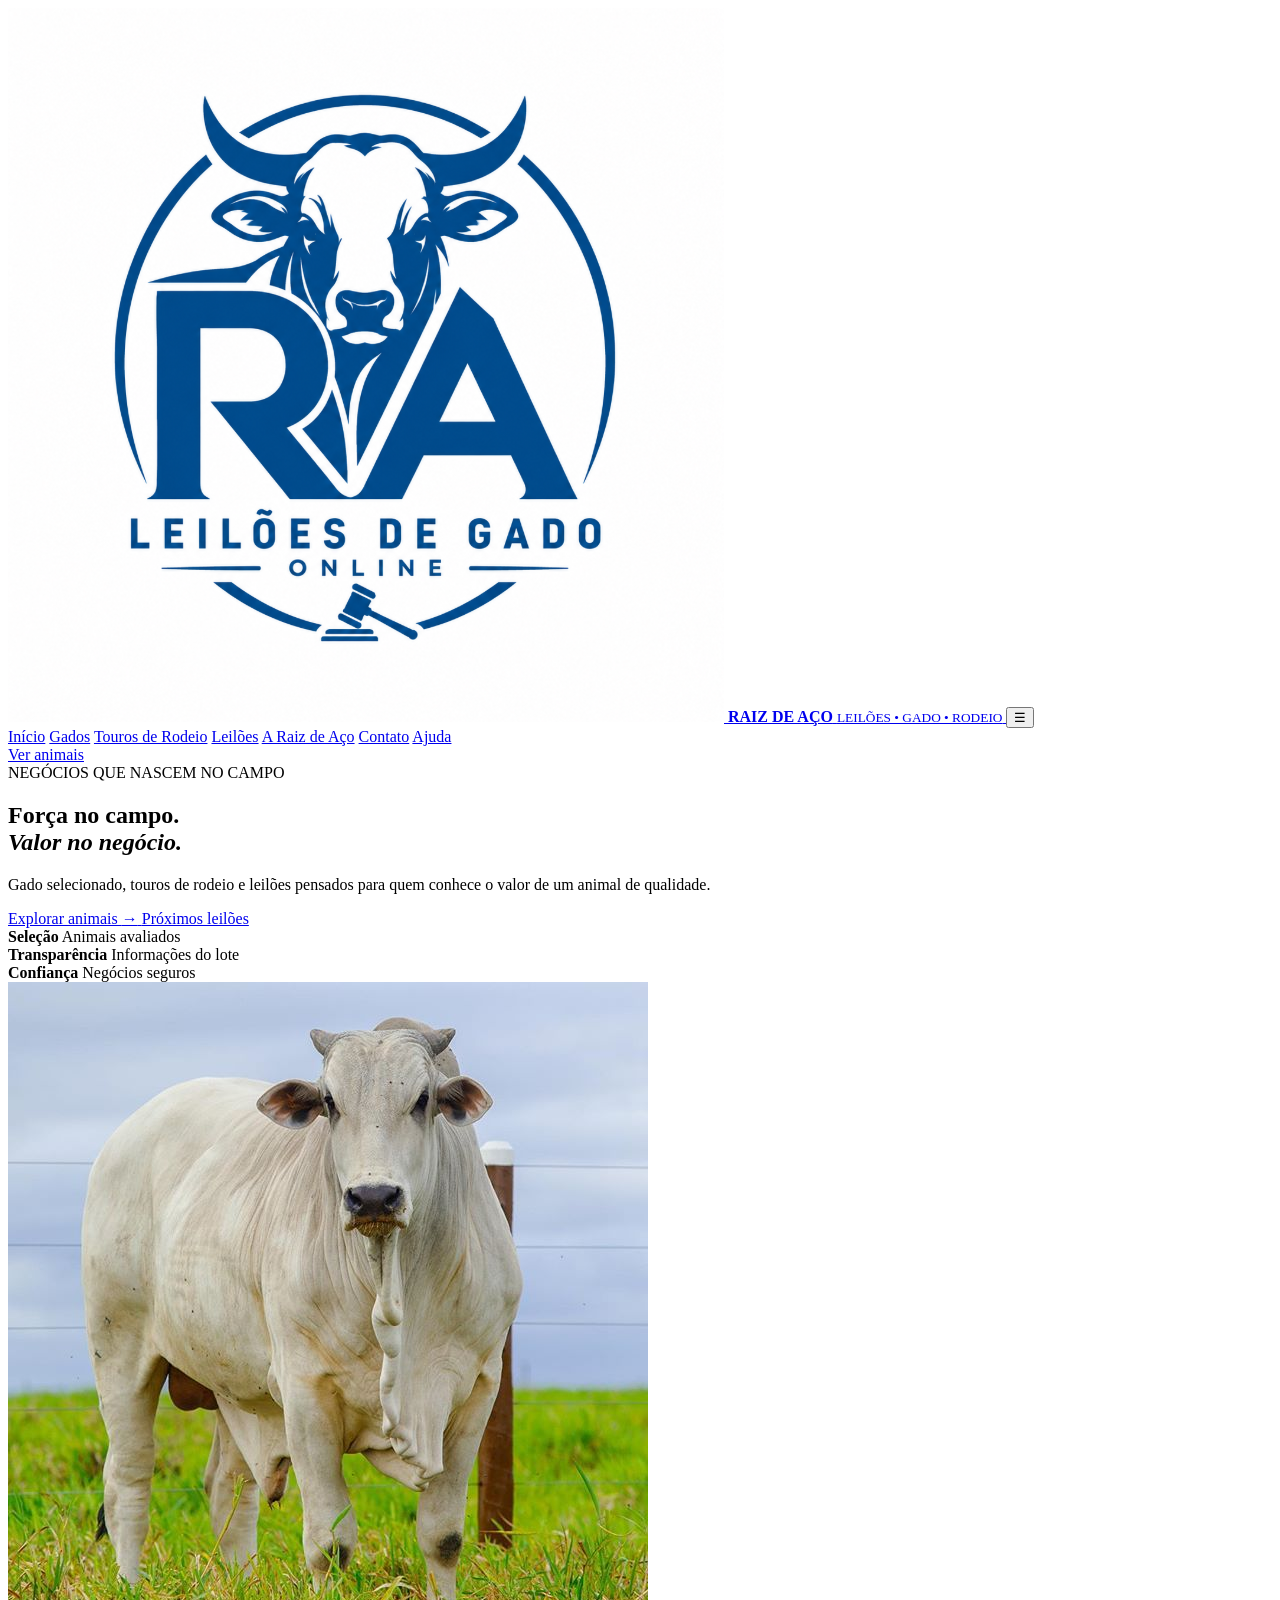
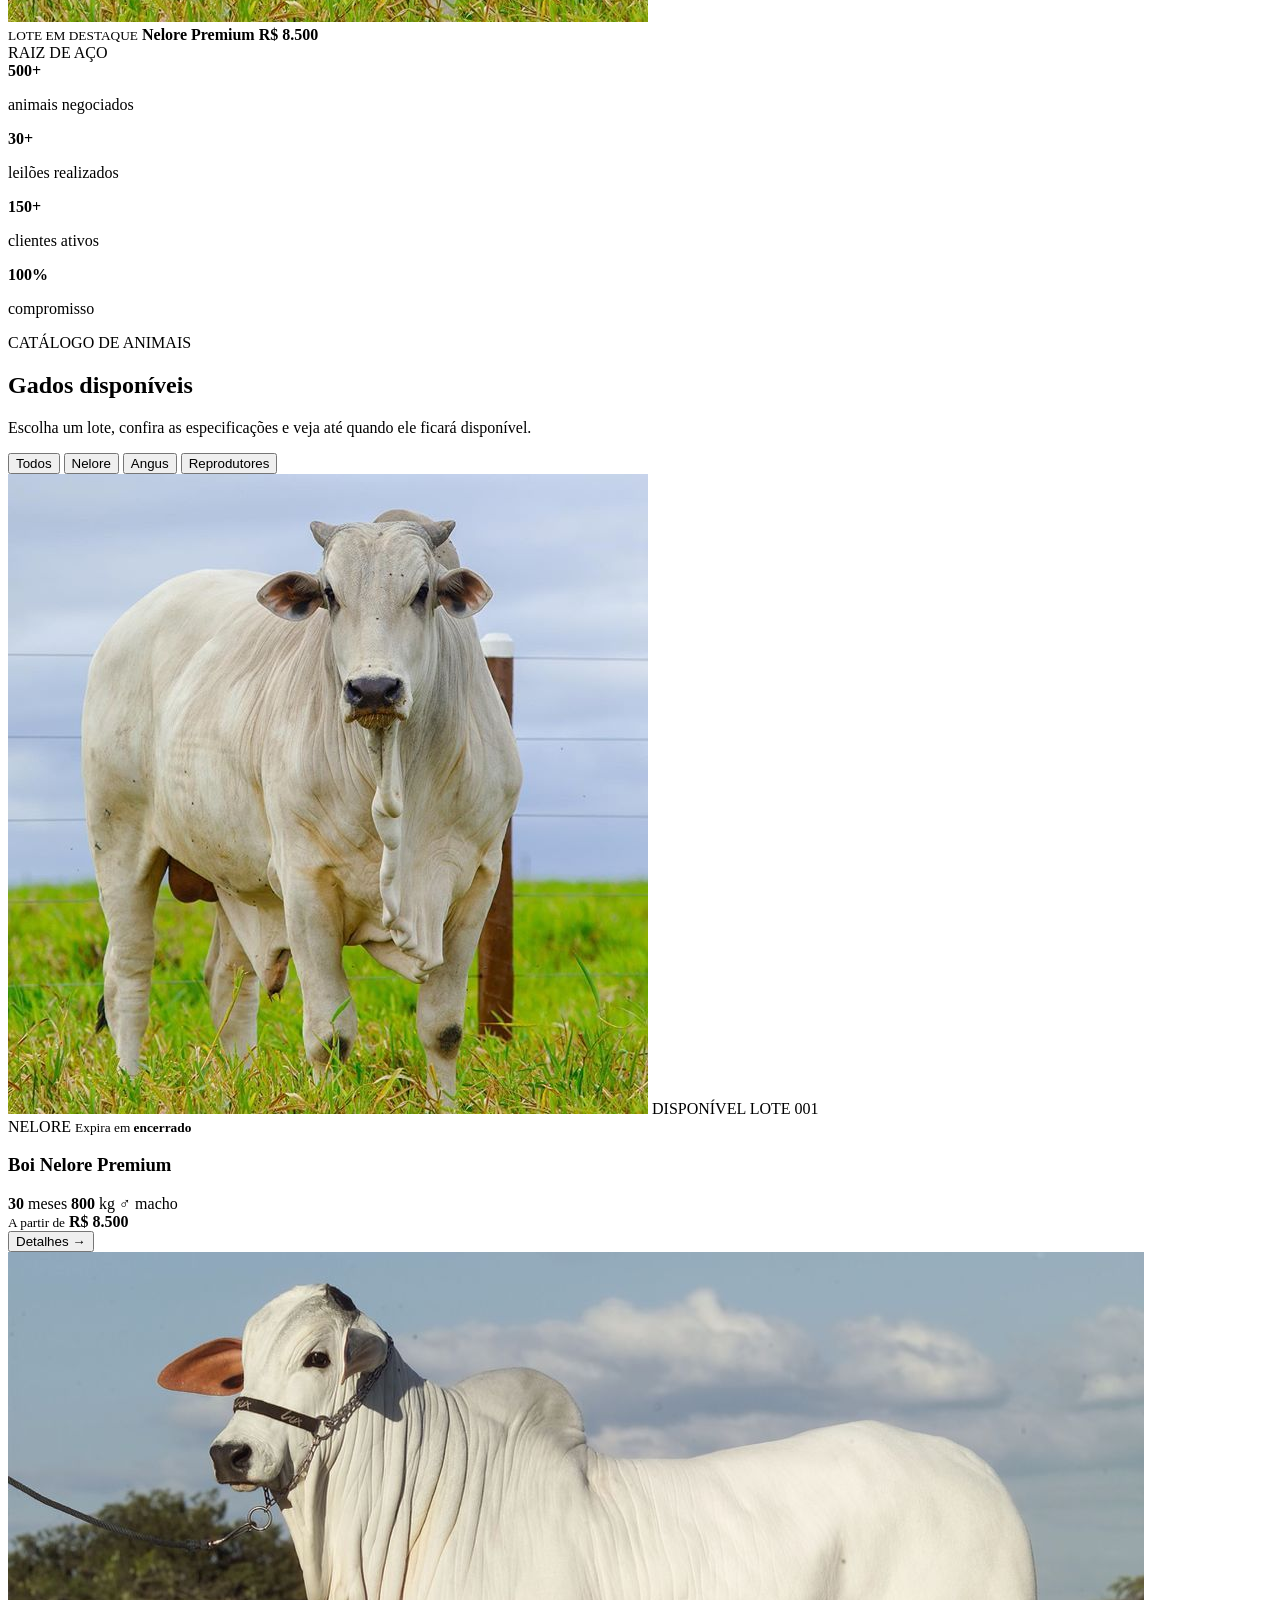
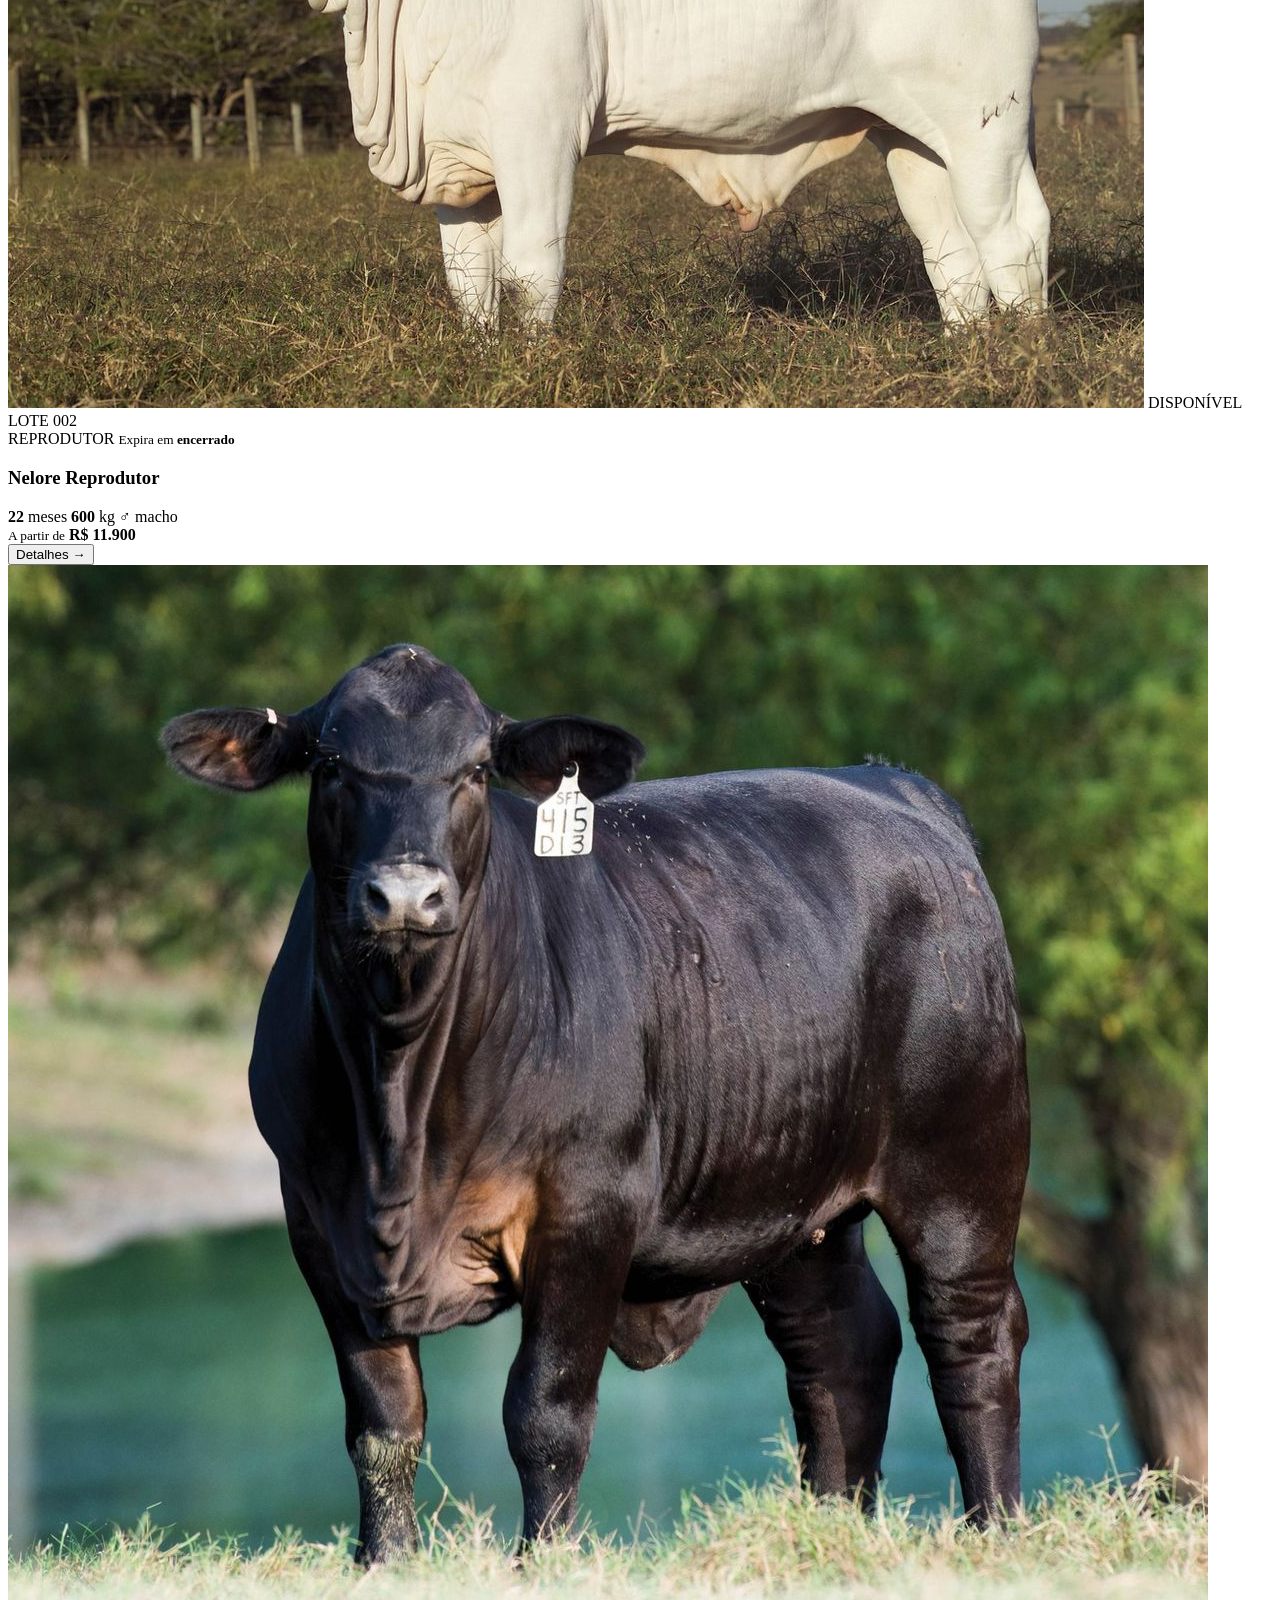
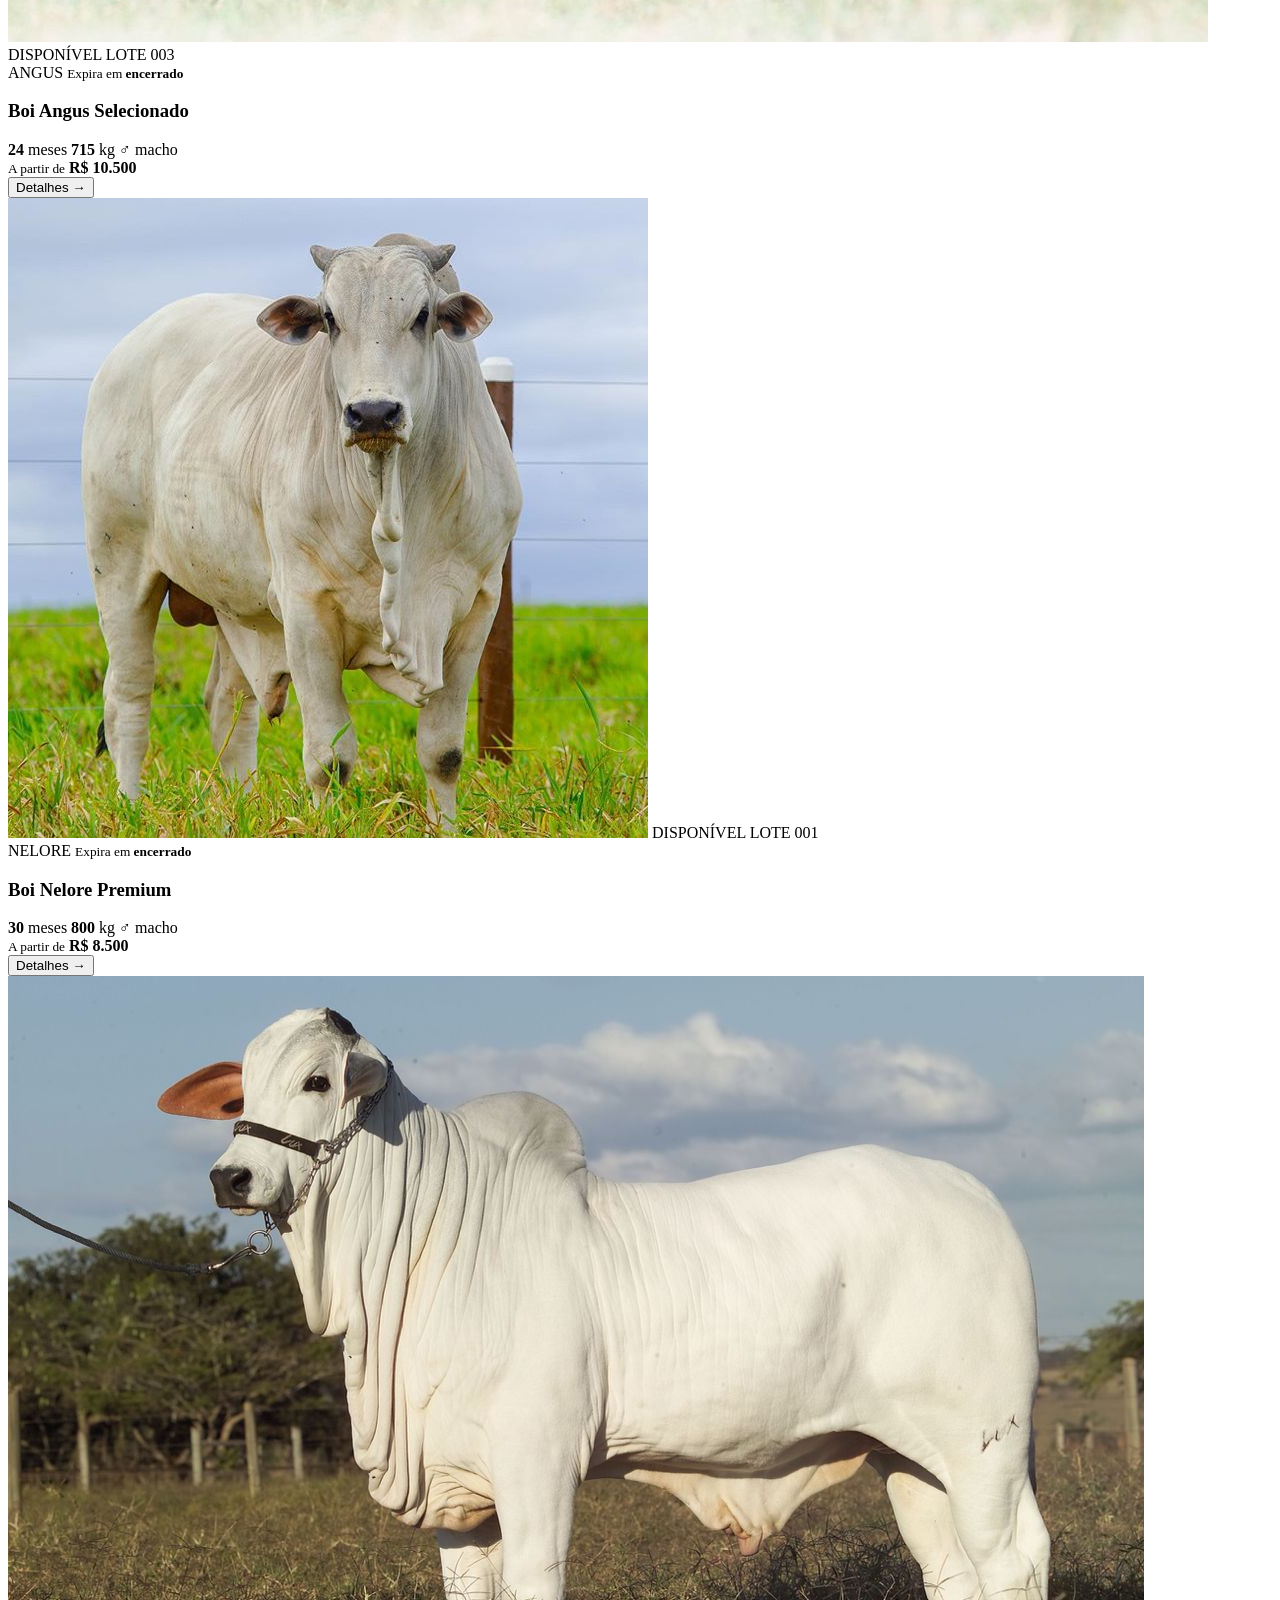
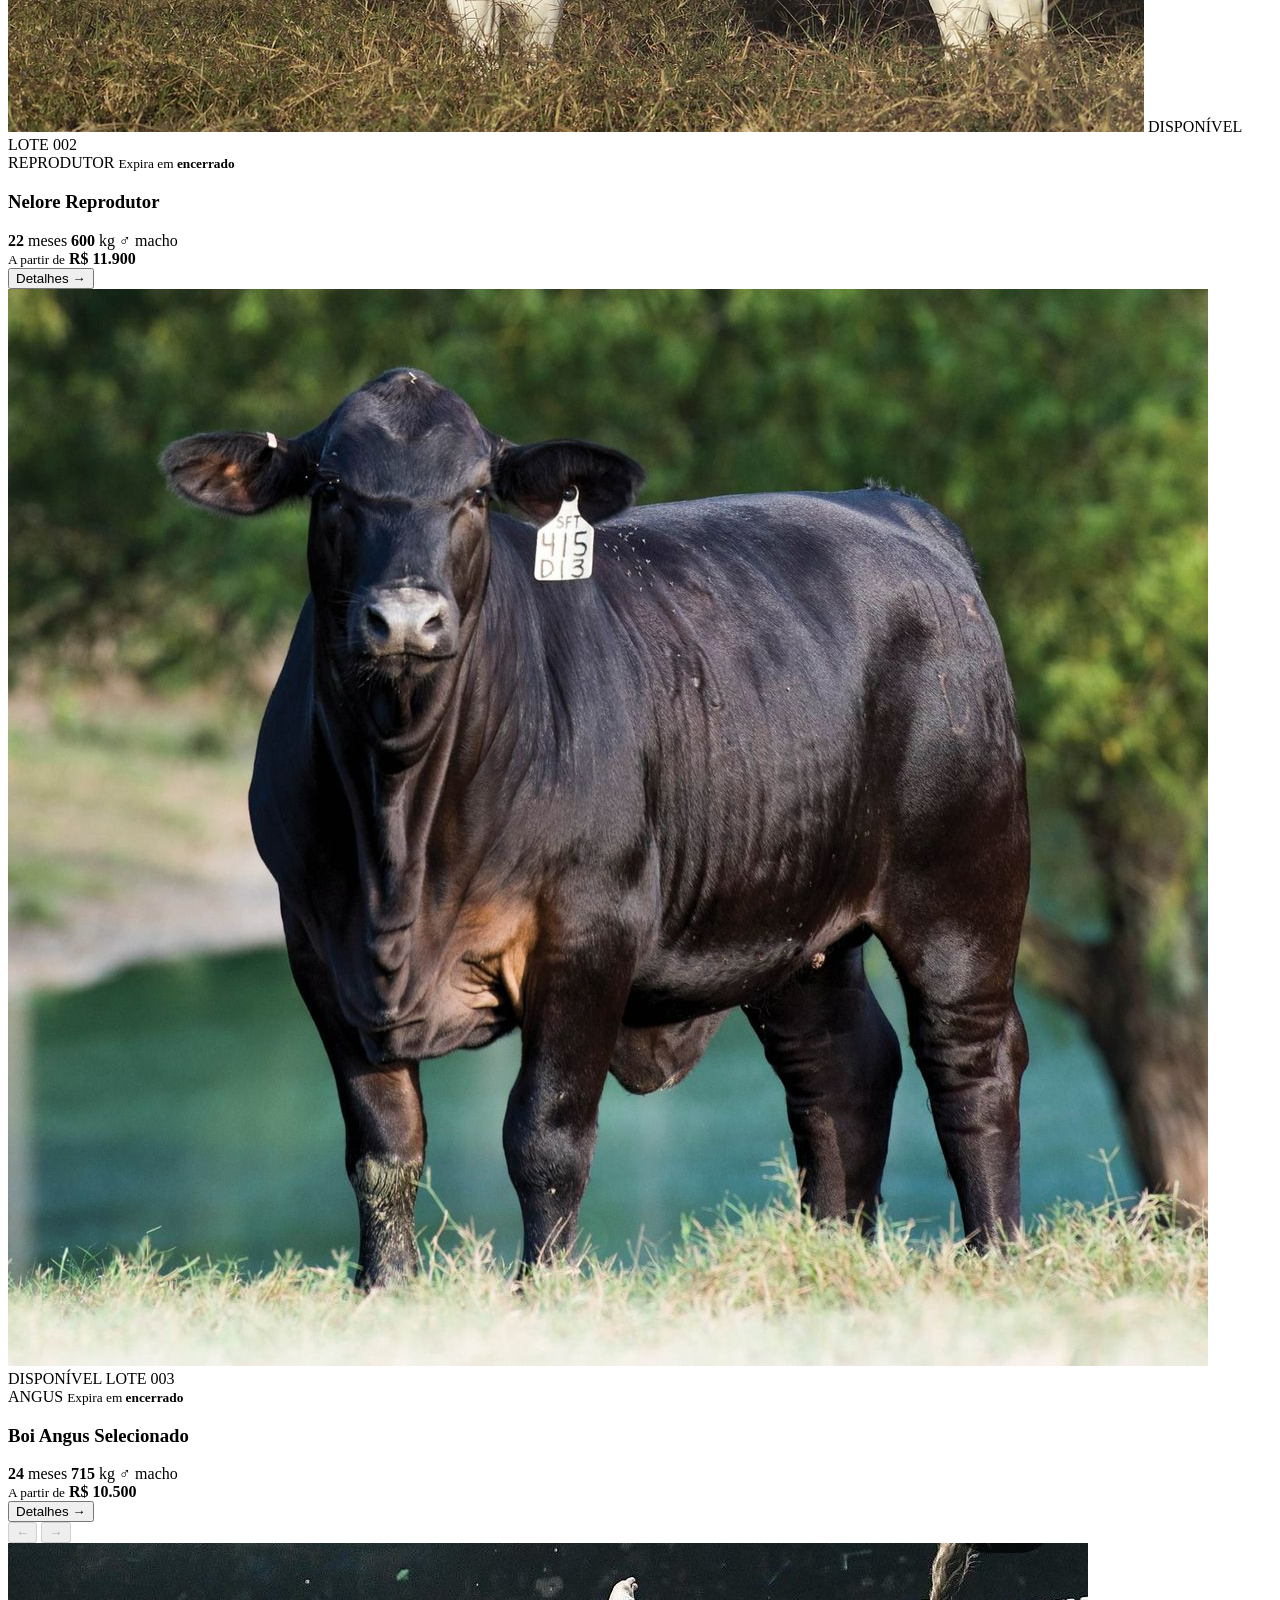
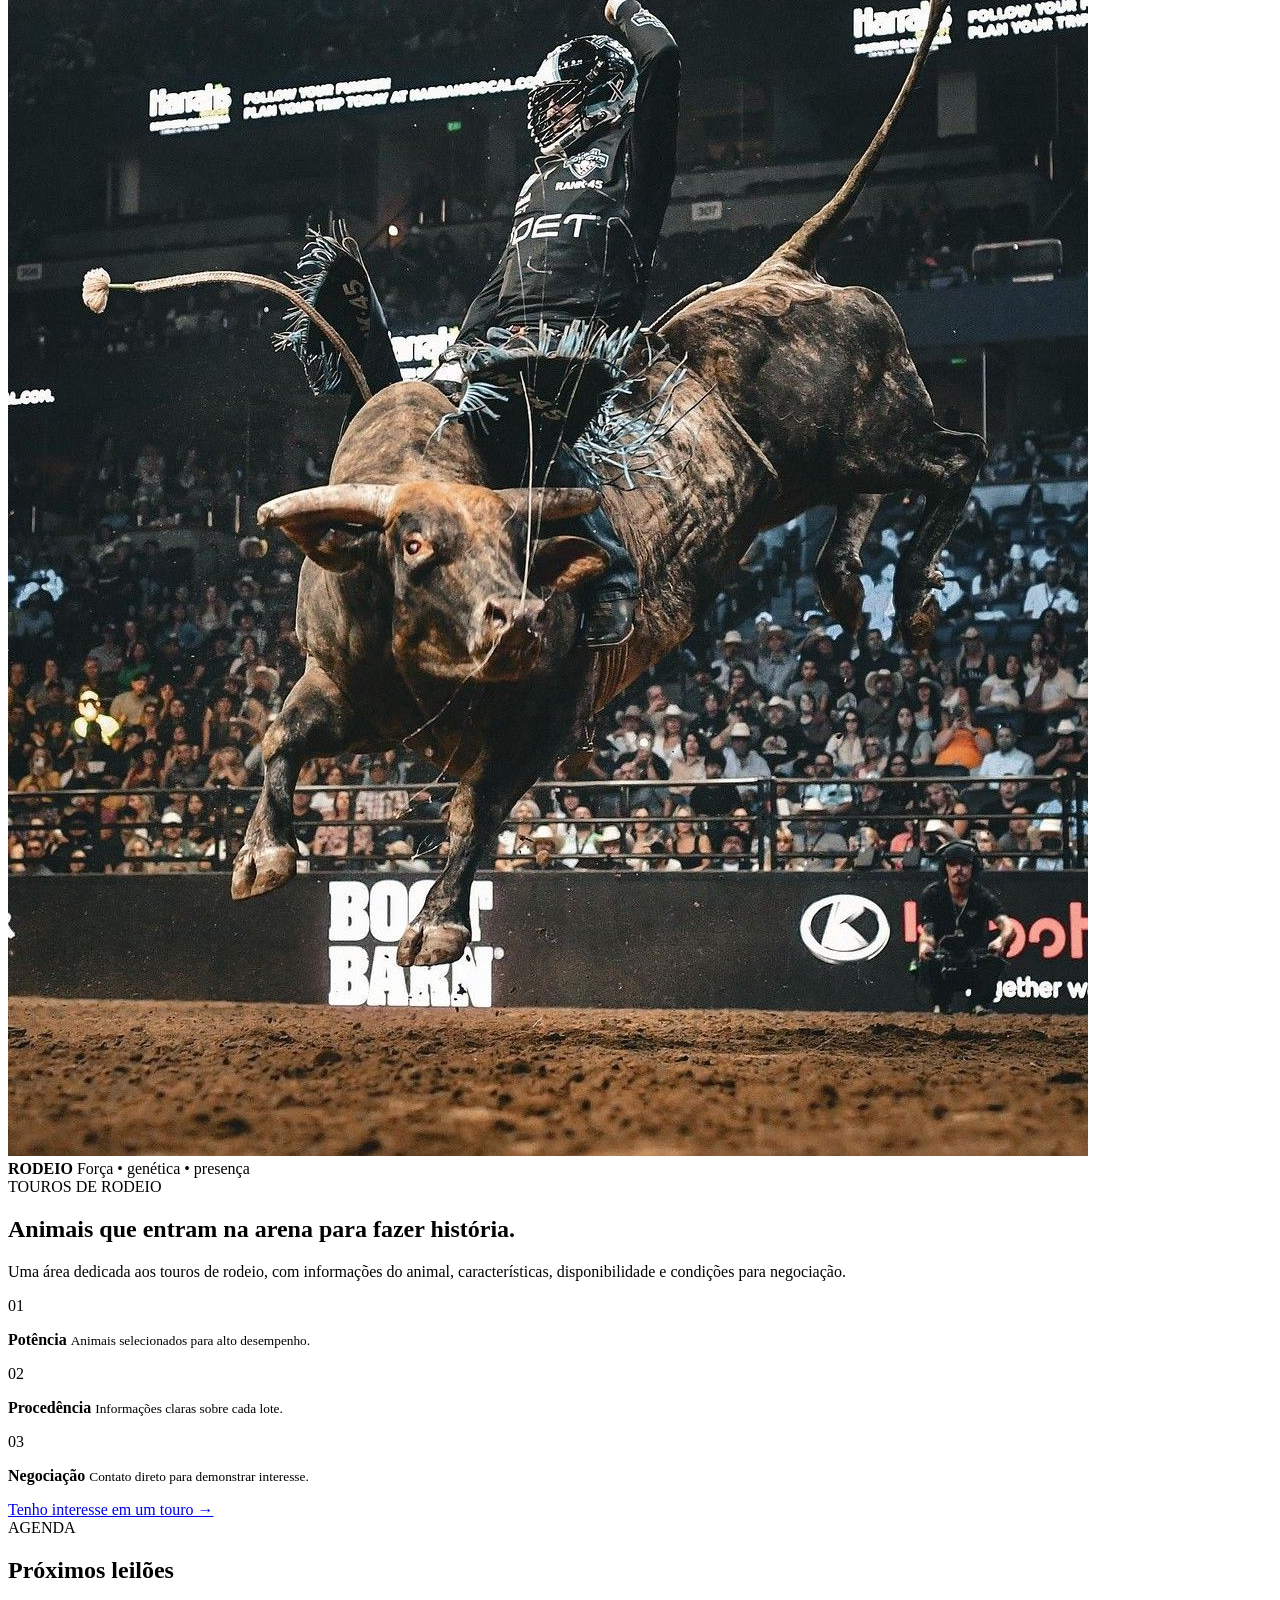
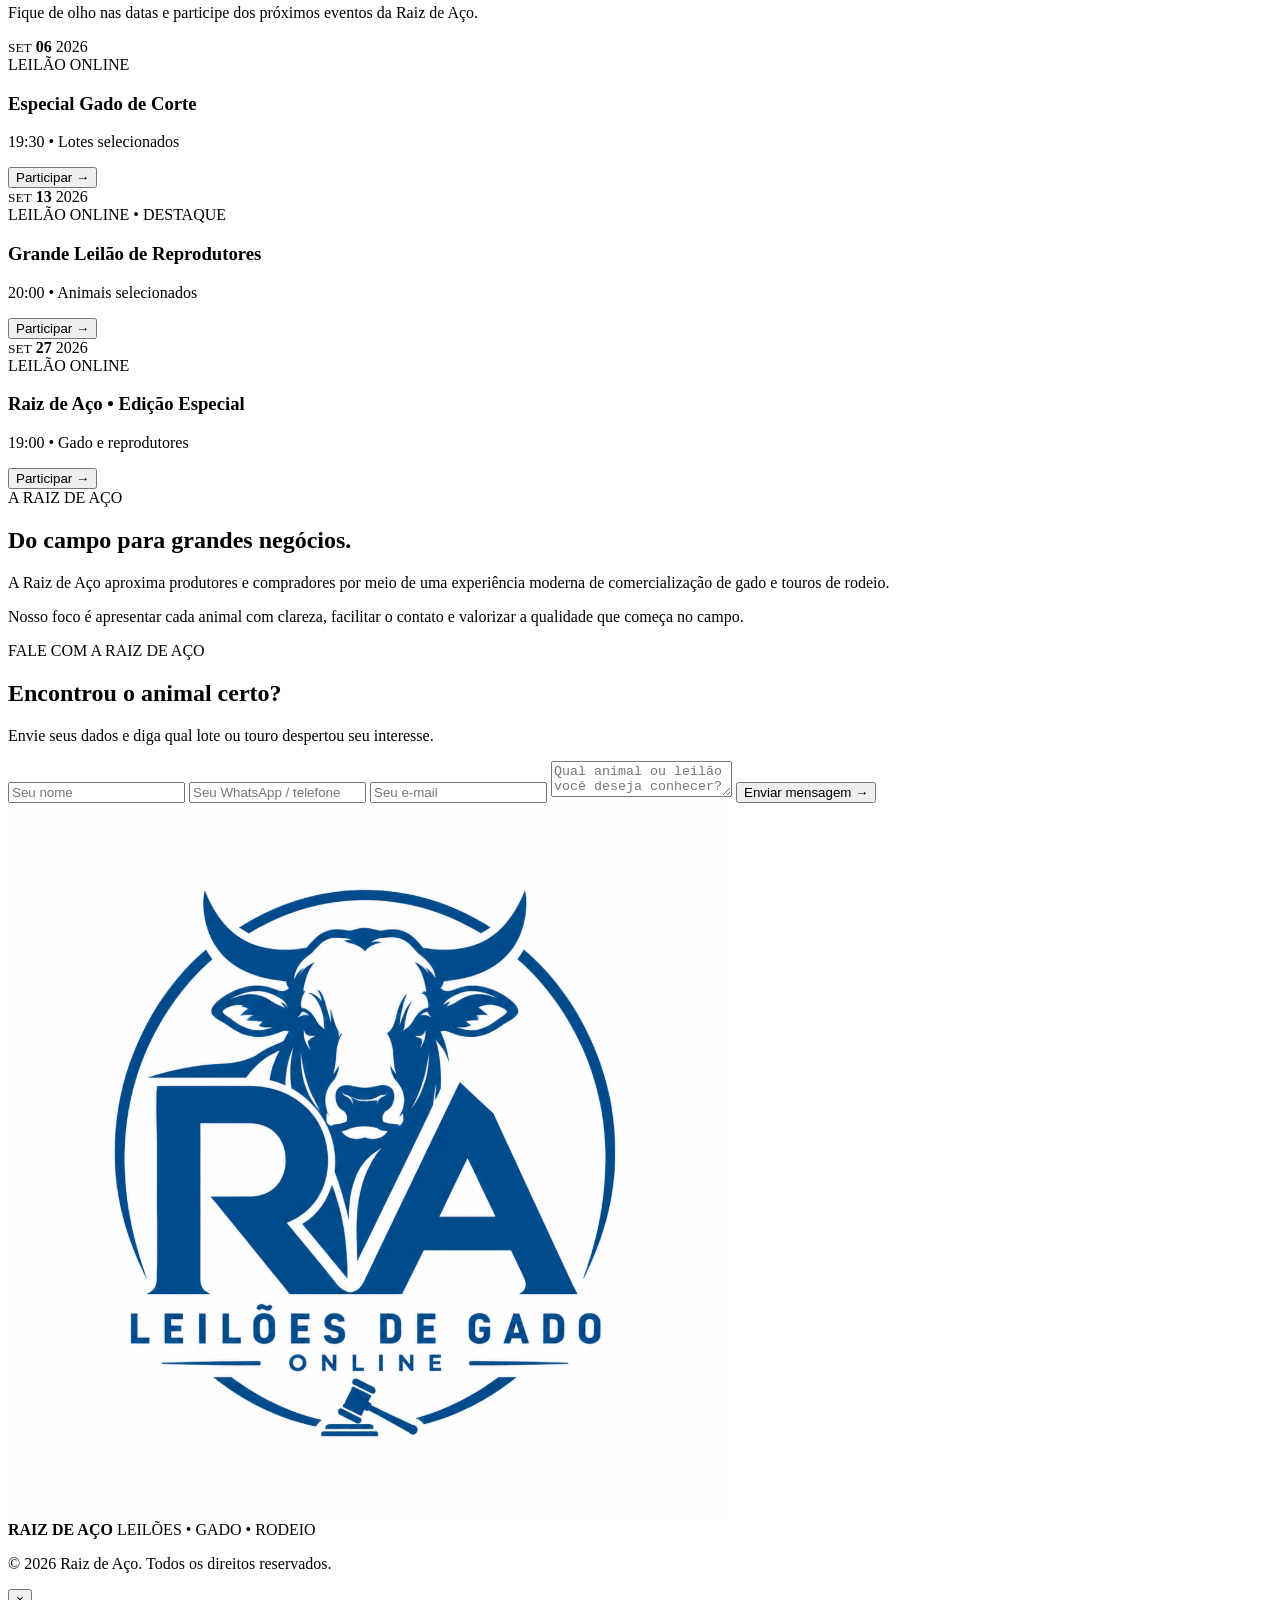
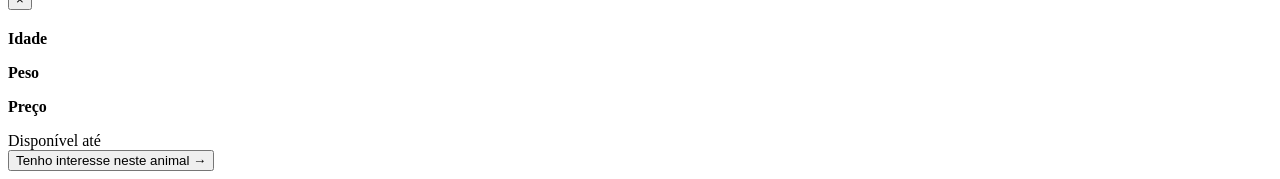
==== index.html @ ee036c44 "adicionei a página ajuda.html" ====
<!DOCTYPE html>
<html lang="pt-BR">
<head>
  <meta charset="UTF-8">
  <meta name="viewport" content="width=device-width, initial-scale=1.0">
  <meta name="description" content="Raiz de Aço — leilões de gado, touros de rodeio e animais selecionados.">
  <title>Raiz de Aço | Leilões de Gado</title>

  <link rel="preconnect" href="https://fonts.googleapis.com">
  <link rel="preconnect" href="https://fonts.gstatic.com" crossorigin>
  <link href="https://fonts.googleapis.com/css2?family=DM+Sans:wght@400;500;600;700&family=Oswald:wght@500;600;700&display=swap" rel="stylesheet">

  <link rel="stylesheet" href="assets/CSS/style.css">
</head>

<body>

<header class="header">

  <a href="#inicio" class="brand">
    <img src="assets/imagens/logo.png" alt="Raiz de Aço" class="brand-logo">

    <span>
      <strong>RAIZ DE AÇO</strong>
      <small>LEILÕES • GADO • RODEIO</small>
    </span>
  </a>

  <button class="menu-toggle" aria-label="Abrir menu">☰</button>

  <nav class="menu">
    <a href="#inicio">Início</a>
    <a href="#gado">Gados</a>
    <a href="#rodeio">Touros de Rodeio</a>
    <a href="#leiloes">Leilões</a>
    <a href="#sobre">A Raiz de Aço</a>
    <a href="#contato">Contato</a>
    <a href="ajuda.html">Ajuda</a>
  </nav>

  <a href="#gado" class="header-cta">Ver animais</a>

</header>

<main id="inicio">

  <section class="hero">

    <div class="hero-copy">

      <span class="eyebrow">NEGÓCIOS QUE NASCEM NO CAMPO</span>

      <h1>
        Força no campo.<br>
        <em>Valor no negócio.</em>
      </h1>

      <p>
        Gado selecionado, touros de rodeio e leilões pensados para quem conhece o valor de um animal de qualidade.
      </p>

      <div class="hero-actions">
        <a class="btn btn-primary" href="#gado">
          Explorar animais <span>→</span>
        </a>

        <a class="btn btn-ghost" href="#leiloes">
          Próximos leilões
        </a>
      </div>

      <div class="hero-trust">

        <div>
          <strong>Seleção</strong>
          <span>Animais avaliados</span>
        </div>

        <div>
          <strong>Transparência</strong>
          <span>Informações do lote</span>
        </div>

        <div>
          <strong>Confiança</strong>
          <span>Negócios seguros</span>
        </div>

      </div>

    </div>

    <div class="hero-visual">

      <div class="hero-ring"></div>

      <div class="hero-image">
        <img src="assets/imagens/gado1P.jpg" alt="Nelore selecionado">
      </div>

      <div class="floating-card">

        <span class="dot"></span>

        <div>
          <small>LOTE EM DESTAQUE</small>
          <strong>Nelore Premium</strong>
          <b>R$ 8.500</b>
        </div>

      </div>

      <span class="vertical-word">RAIZ DE AÇO</span>

    </div>

  </section>


  <section class="stats">

    <div>
      <strong>500<span>+</span></strong>
      <p>animais negociados</p>
    </div>

    <div>
      <strong>30<span>+</span></strong>
      <p>leilões realizados</p>
    </div>

    <div>
      <strong>150<span>+</span></strong>
      <p>clientes ativos</p>
    </div>

    <div>
      <strong>100<span>%</span></strong>
      <p>compromisso</p>
    </div>

  </section>


  <section class="section" id="gado">

    <div class="section-top">

      <div>
        <span class="eyebrow blue">CATÁLOGO DE ANIMAIS</span>
        <h2>Gados disponíveis</h2>
      </div>

      <p>
        Escolha um lote, confira as especificações e veja até quando ele ficará disponível.
      </p>

    </div>


    <div class="filters">

      <button class="filter active" data-filter="todos">Todos</button>
      <button class="filter" data-filter="nelore">Nelore</button>
      <button class="filter" data-filter="angus">Angus</button>
      <button class="filter" data-filter="reprodutor">Reprodutores</button>

    </div>


    <div class="animal-carousel">

      <div class="animal-grid" id="animalTrack" aria-label="Carrossel de animais">

      <article class="animal-card" data-category="nelore">

        <div class="animal-photo">

          <img src="assets/imagens/gado1P.jpg" alt="Boi Nelore Premium">

          <span class="available">DISPONÍVEL</span>
          <span class="lot">LOTE 001</span>

          </div>

        <div class="animal-body">

          <div class="animal-heading">
            <span>NELORE</span>

            <small>
              Expira em
              <b class="countdown" data-date="2026-09-15T23:59:59"></b>
            </small>
          </div>

          <h3>Boi Nelore Premium</h3>

          <div class="specs">
            <span><b>30</b> meses</span>
            <span><b>800</b> kg</span>
            <span><b>♂</b> macho</span>
          </div>

          <div class="animal-bottom">

            <div>
              <small>A partir de</small>
              <strong>R$ 8.500</strong>
            </div>

            <button onclick="openAnimal('Boi Nelore Premium','Nelore','24 meses','520 kg','R$ 8.500','assets/imagens/nelore_premium.jpg','15/09/2026')">
              Detalhes →
            </button>

          </div>

        </div>

      </article>


      <article class="animal-card" data-category="reprodutor">

        <div class="animal-photo">

          <img src="assets/imagens/gado1R.jpg" alt="Nelore Reprodutor">

          <span class="available">DISPONÍVEL</span>
          <span class="lot">LOTE 002</span>

        </div>

        <div class="animal-body">

          <div class="animal-heading">
            <span>REPRODUTOR</span>

            <small>
              Expira em
              <b class="countdown" data-date="2026-09-20T23:59:59"></b>
            </small>
          </div>

          <h3>Nelore Reprodutor</h3>

          <div class="specs">
            <span><b>22</b> meses</span>
            <span><b>600</b> kg</span>
            <span><b>♂</b> macho</span>
          </div>

          <div class="animal-bottom">

            <div>
              <small>A partir de</small>
              <strong>R$ 11.900</strong>
            </div>

            <button onclick="openAnimal('Nelore Reprodutor','Nelore','30 meses','610 kg','R$ 11.900','assets/imagens/nelore_reprodutor.jpg','20/09/2026')">
              Detalhes →
            </button>

          </div>

        </div>

      </article>


      <article class="animal-card" data-category="angus">

        <div class="animal-photo">

          <img src="assets/imagens/angus1.jpg" alt="Boi Angus Selecionado">

          <span class="available">DISPONÍVEL</span>
          <span class="lot">LOTE 003</span>

        </div>

        <div class="animal-body">

          <div class="animal-heading">
            <span>ANGUS</span>

            <small>
              Expira em
              <b class="countdown" data-date="2026-09-25T23:59:59"></b>
            </small>
          </div>

          <h3>Boi Angus Selecionado</h3>

          <div class="specs">
            <span><b>24</b> meses</span>
            <span><b>715</b> kg</span>
            <span><b>♂</b> macho</span>
          </div>

          <div class="animal-bottom">

            <div>
              <small>A partir de</small>
              <strong>R$ 10.500</strong>
            </div>

            <button onclick="openAnimal('Boi Angus Selecionado','Angus','26 meses','570 kg','R$ 10.500','assets/imagens/boi_angus_selecionado.jpg','25/09/2026')">
              Detalhes →
            </button>

          </div>

        </div>

      </article>

      <article class="animal-card" data-category="nelore">

        <div class="animal-photo">

          <img src="assets/imagens/gado1P.jpg" alt="Boi Nelore Premium">

          <span class="available">DISPONÍVEL</span>
          <span class="lot">LOTE 001</span>

        </div>

        <div class="animal-body">

          <div class="animal-heading">
            <span>NELORE</span>

            <small>
              Expira em
              <b class="countdown" data-date="2026-09-15T23:59:59"></b>
            </small>
          </div>

          <h3>Boi Nelore Premium</h3>

          <div class="specs">
            <span><b>30</b> meses</span>
            <span><b>800</b> kg</span>
            <span><b>♂</b> macho</span>
          </div>

          <div class="animal-bottom">

            <div>
              <small>A partir de</small>
              <strong>R$ 8.500</strong>
            </div>

            <button onclick="openAnimal('Boi Nelore Premium','Nelore','24 meses','520 kg','R$ 8.500','assets/imagens/nelore_premium.jpg','15/09/2026')">
              Detalhes →
            </button>

          </div>

        </div>

      </article>


      <article class="animal-card" data-category="reprodutor">

        <div class="animal-photo">

          <img src="assets/imagens/gado1R.jpg" alt="Nelore Reprodutor">

          <span class="available">DISPONÍVEL</span>
          <span class="lot">LOTE 002</span>

        </div>

        <div class="animal-body">

          <div class="animal-heading">
            <span>REPRODUTOR</span>

            <small>
              Expira em
              <b class="countdown" data-date="2026-09-20T23:59:59"></b>
            </small>
          </div>

          <h3>Nelore Reprodutor</h3>

          <div class="specs">
            <span><b>22</b> meses</span>
            <span><b>600</b> kg</span>
            <span><b>♂</b> macho</span>
          </div>

          <div class="animal-bottom">

            <div>
              <small>A partir de</small>
              <strong>R$ 11.900</strong>
            </div>

            <button onclick="openAnimal('Nelore Reprodutor','Nelore','30 meses','610 kg','R$ 11.900','assets/imagens/nelore_reprodutor.jpg','20/09/2026')">
              Detalhes →
            </button>

          </div>

        </div>

      </article>


      <article class="animal-card" data-category="angus">

        <div class="animal-photo">

          <img src="assets/imagens/angus1.jpg" alt="Boi Angus Selecionado">

          <span class="available">DISPONÍVEL</span>
          <span class="lot">LOTE 003</span>

        </div>

        <div class="animal-body">

          <div class="animal-heading">
            <span>ANGUS</span>

            <small>
              Expira em
              <b class="countdown" data-date="2026-09-25T23:59:59"></b>
            </small>
          </div>

          <h3>Boi Angus Selecionado</h3>

          <div class="specs">
            <span><b>24</b> meses</span>
            <span><b>715</b> kg</span>
            <span><b>♂</b> macho</span>
          </div>

          <div class="animal-bottom">

            <div>
              <small>A partir de</small>
              <strong>R$ 10.500</strong>
            </div>

            <button onclick="openAnimal('Boi Angus Selecionado','Angus','26 meses','570 kg','R$ 10.500','assets/imagens/boi_angus_selecionado.jpg','25/09/2026')">
              Detalhes →
            </button>

          </div>

        </div>

      </article>





    </div>

      <div class="carousel-controls">
        <div
          class="carousel-progress"
          role="progressbar"
          aria-label="Progresso do carrossel de animais"
          aria-valuemin="0"
          aria-valuemax="100"
          aria-valuenow="0">
          <span class="carousel-progress-bar" id="animalProgress"></span>
        </div>

        <div class="carousel-arrows">
          <button id="animalPrev" type="button" aria-label="Animais anteriores" disabled>←</button>
          <button id="animalNext" type="button" aria-label="Próximos animais">→</button>
        </div>
      </div>

    </div>

  </section>


  <section class="feature" id="rodeio">

    <div class="feature-image">

      <img src="assets/imagens/rodeio1.jpg" alt="Touro para rodeio">

      <div class="feature-label">
        <strong>RODEIO</strong>
        <span>Força • genética • presença</span>
      </div>

    </div>


    <div class="feature-copy">

      <span class="eyebrow blue">TOUROS DE RODEIO</span>

      <h2>
        Animais que entram na arena para fazer história.
      </h2>

      <p>
        Uma área dedicada aos touros de rodeio, com informações do animal, características, disponibilidade e condições para negociação.
      </p>

      <div class="feature-points">

        <div>
          <span>01</span>

          <p>
            <b>Potência</b>
            <small>Animais selecionados para alto desempenho.</small>
          </p>
        </div>

        <div>
          <span>02</span>

          <p>
            <b>Procedência</b>
            <small>Informações claras sobre cada lote.</small>
          </p>
        </div>

        <div>
          <span>03</span>

          <p>
            <b>Negociação</b>
            <small>Contato direto para demonstrar interesse.</small>
          </p>
        </div>

      </div>

      <a href="#contato" class="btn btn-dark">
        Tenho interesse em um touro →
      </a>

    </div>

  </section>


  <section class="section auctions" id="leiloes">

    <div class="section-top">

      <div>
        <span class="eyebrow blue">AGENDA</span>
        <h2>Próximos leilões</h2>
      </div>

      <p>
        Fique de olho nas datas e participe dos próximos eventos da Raiz de Aço.
      </p>

    </div>


    <div class="auction-grid">

      <article class="auction">

        <div class="date">
          <small>SET</small>
          <strong>06</strong>
          <span>2026</span>
        </div>

        <div class="auction-content">
          <span>LEILÃO ONLINE</span>
          <h3>Especial Gado de Corte</h3>
          <p>19:30 • Lotes selecionados</p>
        </div>

        <button onclick="showToast('Interesse registrado! Entraremos em contato sobre este leilão.')">
          Participar →
        </button>

      </article>


      <article class="auction featured-auction">

        <div class="date">
          <small>SET</small>
          <strong>13</strong>
          <span>2026</span>
        </div>

        <div class="auction-content">
          <span>LEILÃO ONLINE • DESTAQUE</span>
          <h3>Grande Leilão de Reprodutores</h3>
          <p>20:00 • Animais selecionados</p>
        </div>

        <button onclick="showToast('Interesse registrado! Entraremos em contato sobre este leilão.')">
          Participar →
        </button>

      </article>


      <article class="auction">

        <div class="date">
          <small>SET</small>
          <strong>27</strong>
          <span>2026</span>
        </div>

        <div class="auction-content">
          <span>LEILÃO ONLINE</span>
          <h3>Raiz de Aço • Edição Especial</h3>
          <p>19:00 • Gado e reprodutores</p>
        </div>

        <button onclick="showToast('Interesse registrado! Entraremos em contato sobre este leilão.')">
          Participar →
        </button>

      </article>

    </div>

  </section>


  <section class="about" id="sobre">

    <div class="about-inner">

      <div>
        <span class="eyebrow">A RAIZ DE AÇO</span>
        <h2>Do campo para grandes negócios.</h2>
      </div>

      <div>

        <p>
          A Raiz de Aço aproxima produtores e compradores por meio de uma experiência moderna de comercialização de gado e touros de rodeio.
        </p>

        <p>
          Nosso foco é apresentar cada animal com clareza, facilitar o contato e valorizar a qualidade que começa no campo.
        </p>

      </div>

    </div>

  </section>


  <section class="contact section" id="contato">

    <div class="contact-card">

      <div>

        <span class="eyebrow blue">FALE COM A RAIZ DE AÇO</span>

        <h2>Encontrou o animal certo?</h2>

        <p>
          Envie seus dados e diga qual lote ou touro despertou seu interesse.
        </p>

      </div>


      <form id="contactForm">

        <input id="nome" type="text" placeholder="Seu nome" required>

        <input id="telefone" type="tel" placeholder="Seu WhatsApp / telefone" required>

        <input id="email" type="email" placeholder="Seu e-mail" required>

        <textarea id="mensagem" placeholder="Qual animal ou leilão você deseja conhecer?" required></textarea>

        <button class="btn btn-primary" type="submit">
          Enviar mensagem →
        </button>

      </form>

    </div>

  </section>

</main>


<footer>

  <div class="footer-brand">

    <img src="assets/imagens/logo.png" alt="Raiz de Aço">

    <div>
      <strong>RAIZ DE AÇO</strong>
      <span>LEILÕES • GADO • RODEIO</span>
    </div>

  </div>

  <p>© 2026 Raiz de Aço. Todos os direitos reservados.</p>

</footer>


<div class="modal" id="animalModal" aria-hidden="true">

  <div class="modal-box">

    <button class="modal-close" onclick="closeAnimal()">×</button>

    <img id="modalImg" src="" alt="">

    <span id="modalType" class="eyebrow blue"></span>

    <h2 id="modalName"></h2>

    <div class="modal-specs">

      <p>
        <b>Idade</b>
        <span id="modalAge"></span>
      </p>

      <p>
        <b>Peso</b>
        <span id="modalWeight"></span>
      </p>

      <p>
        <b>Preço</b>
        <span id="modalPrice"></span>
      </p>

    </div>

    <div class="expiry">
      Disponível até <strong id="modalExpiry"></strong>
    </div>

    <button class="btn btn-primary full" onclick="interest()">
      Tenho interesse neste animal →
    </button>

  </div>

</div>


<div class="toast" id="toast"></div>

<script src="assets/JS/script.js"></script>

</body>
</html>
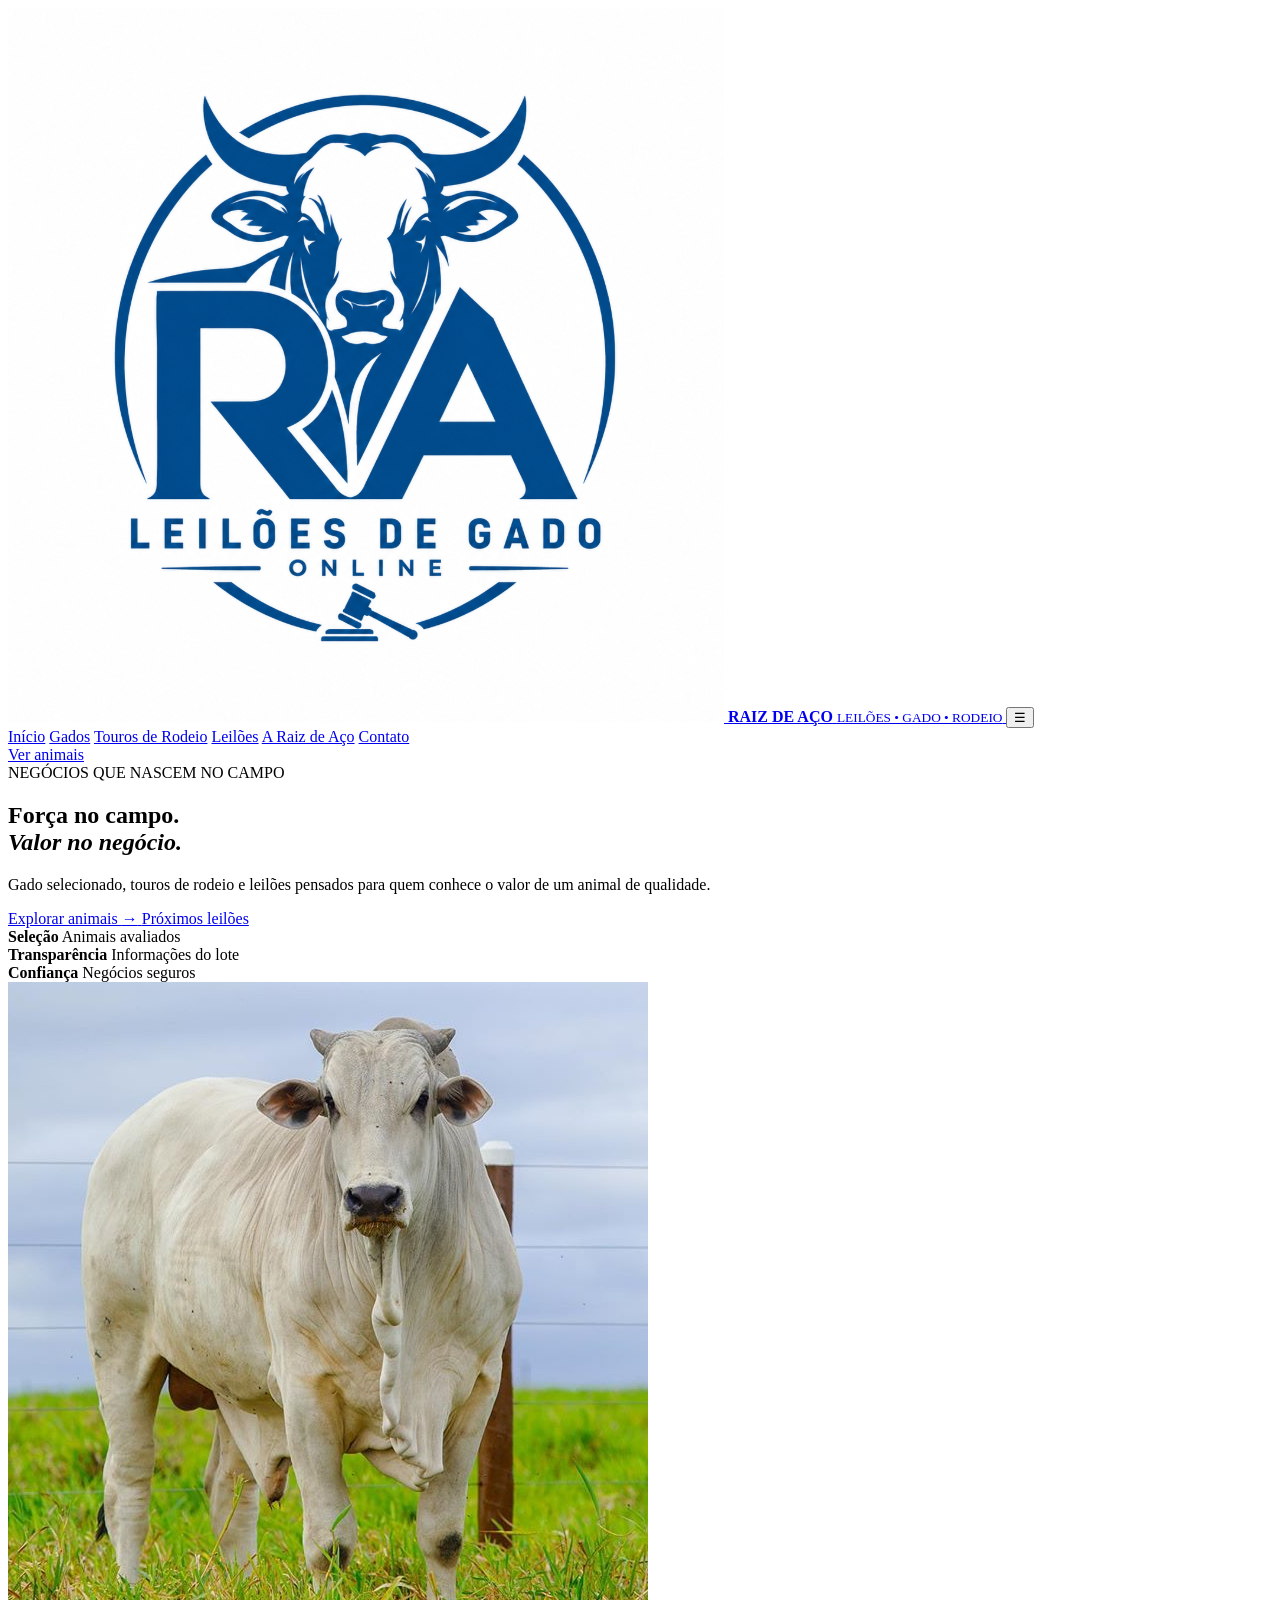
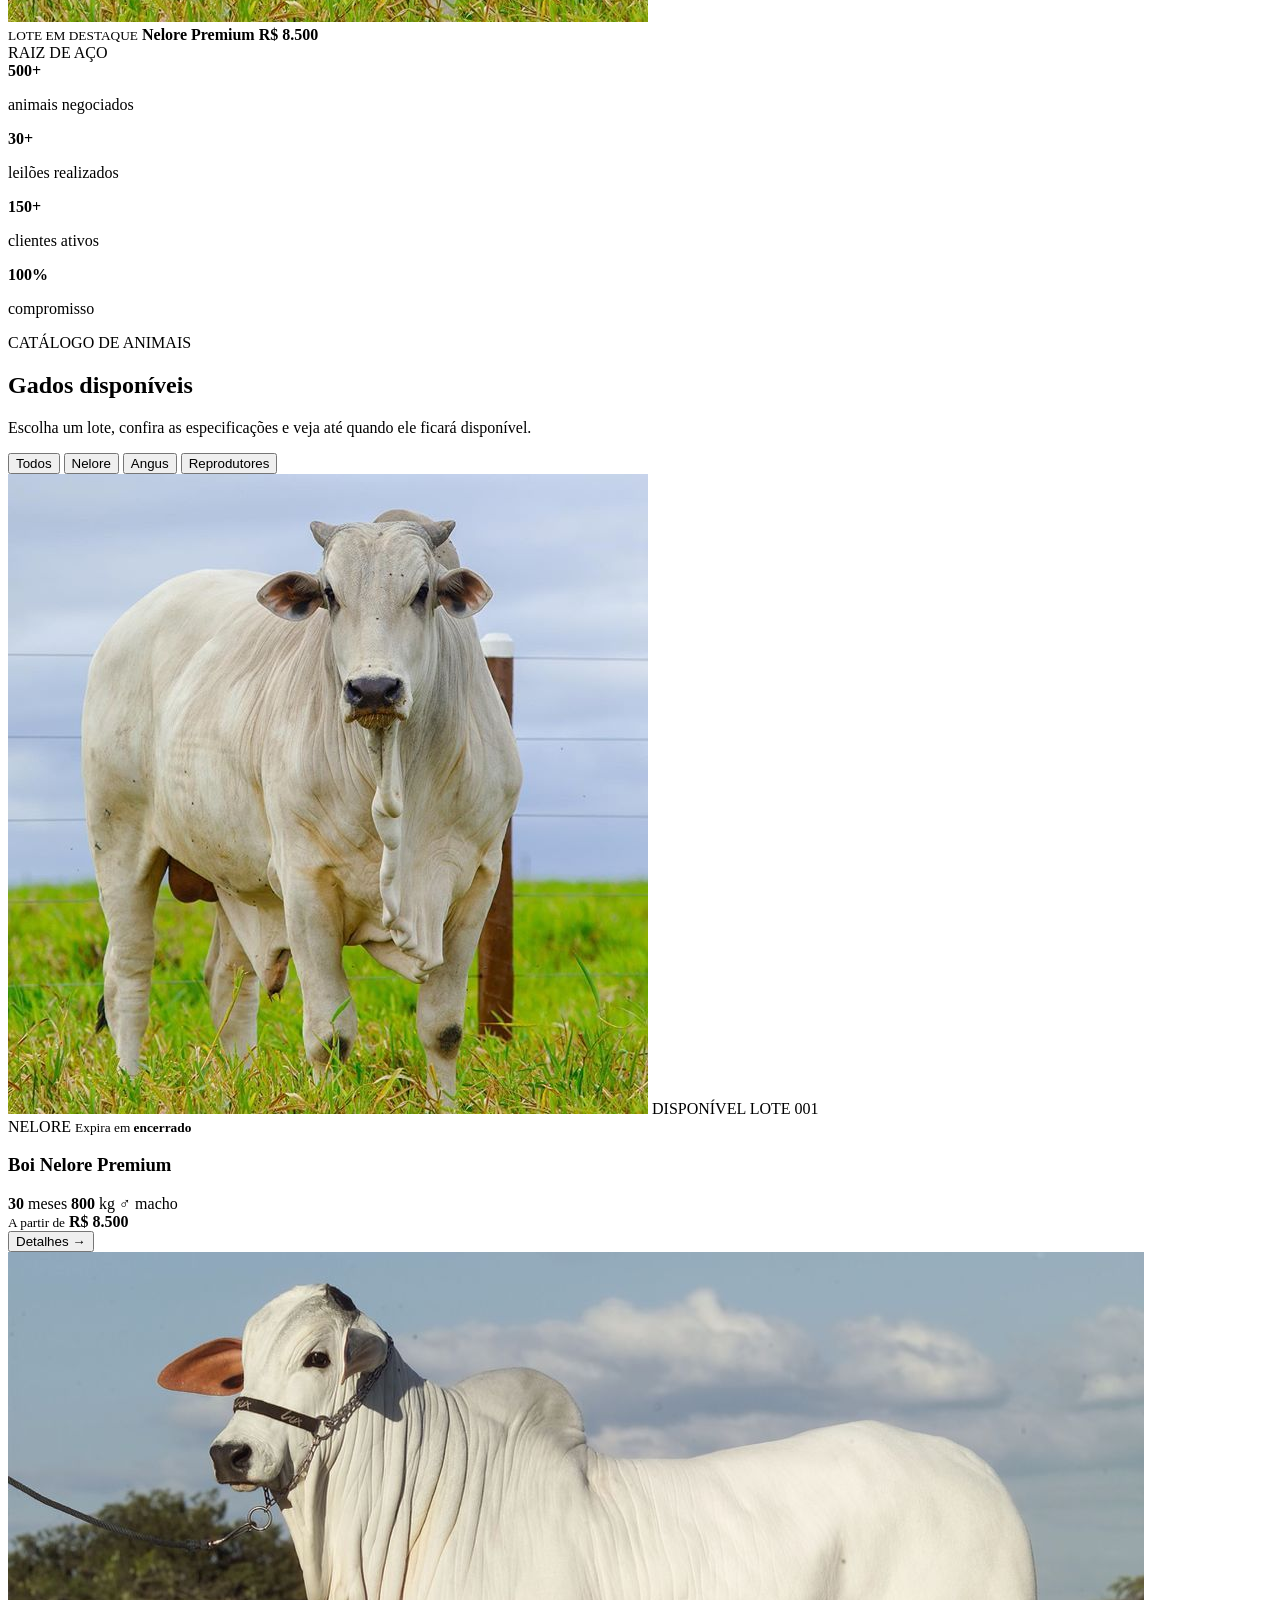
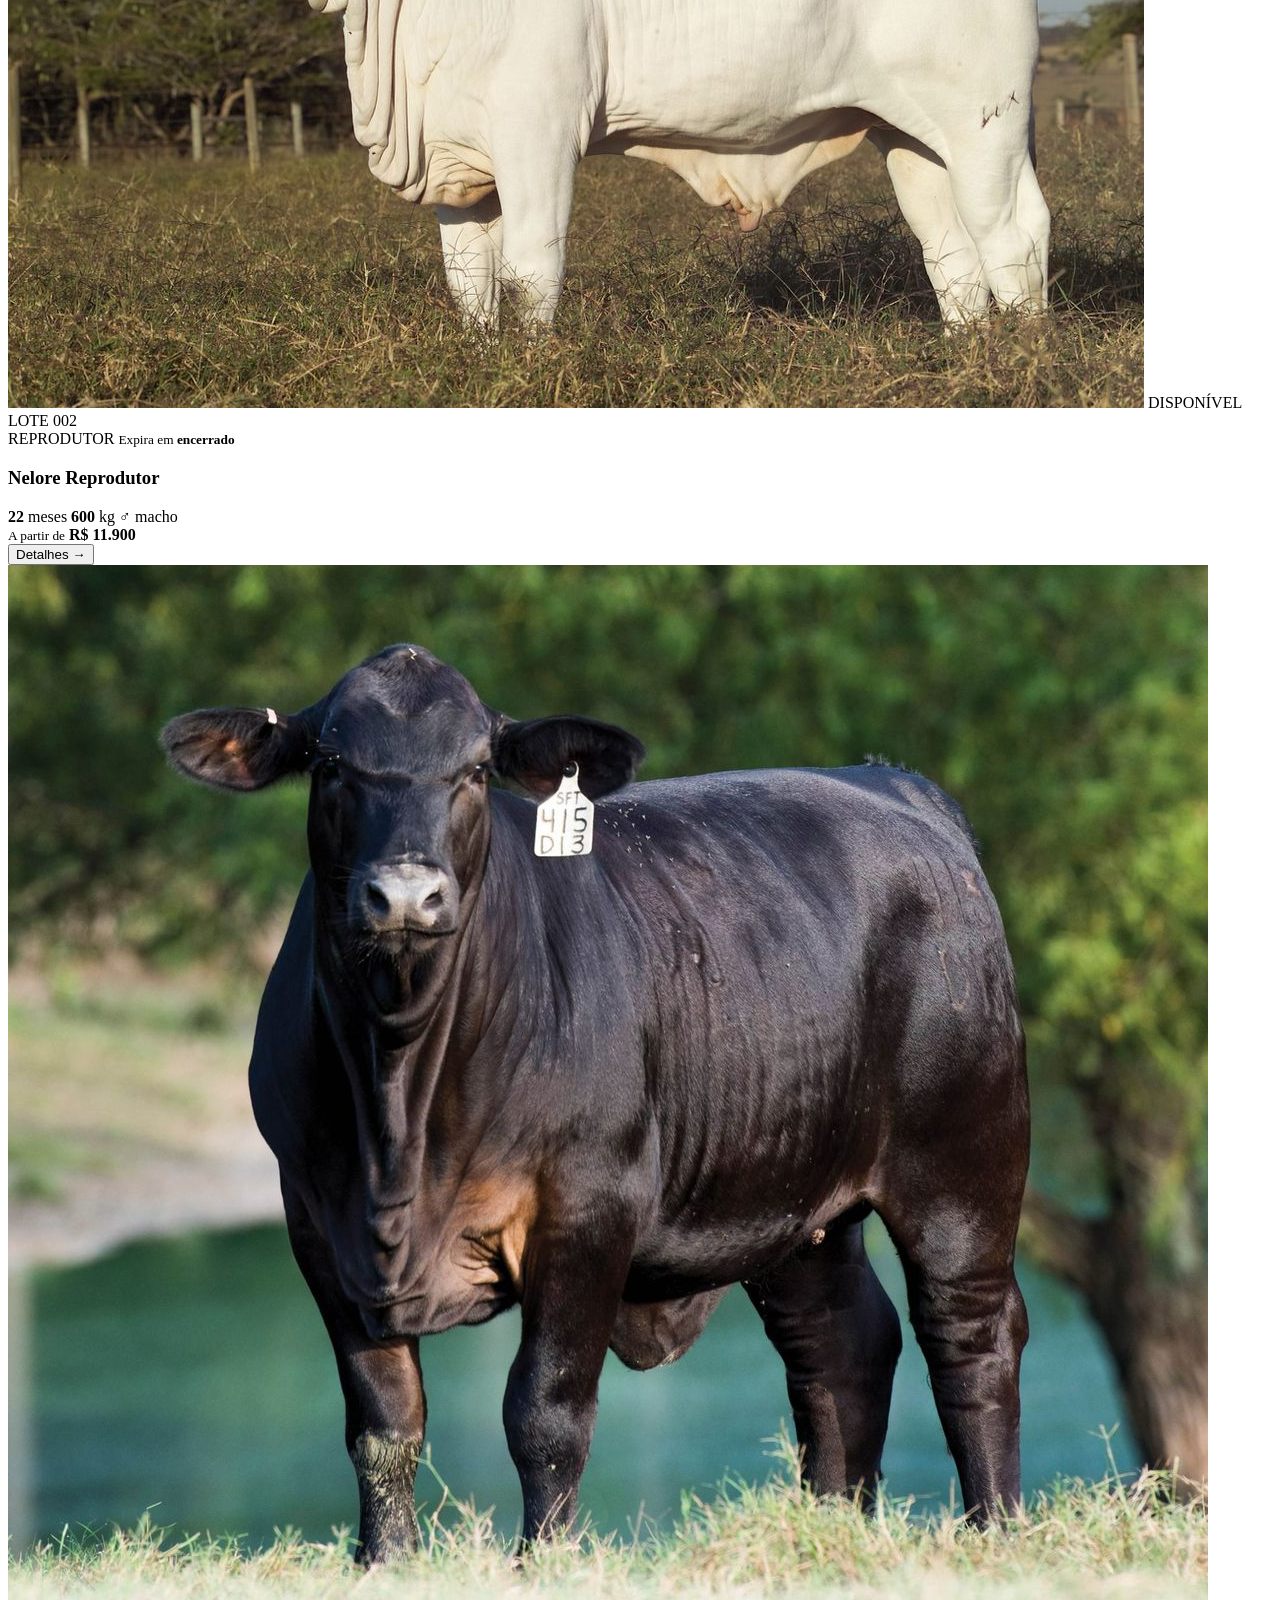
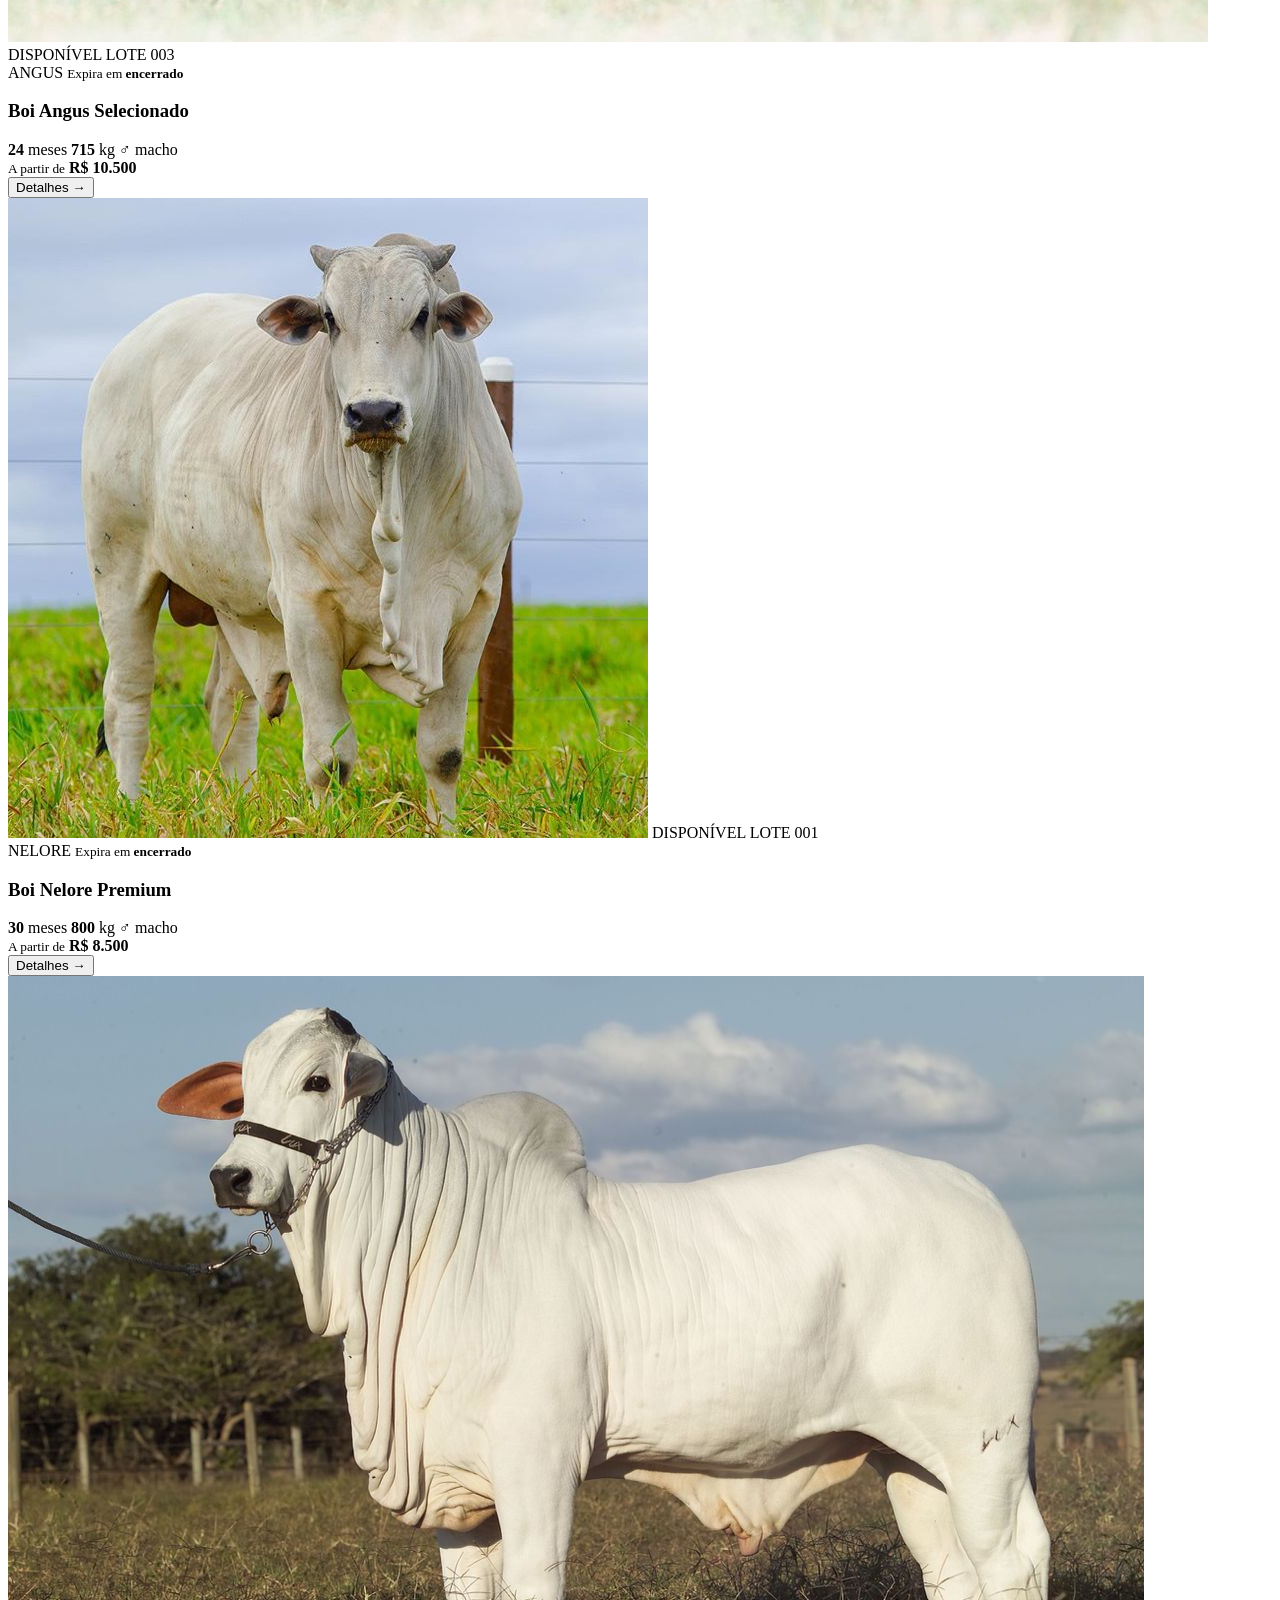
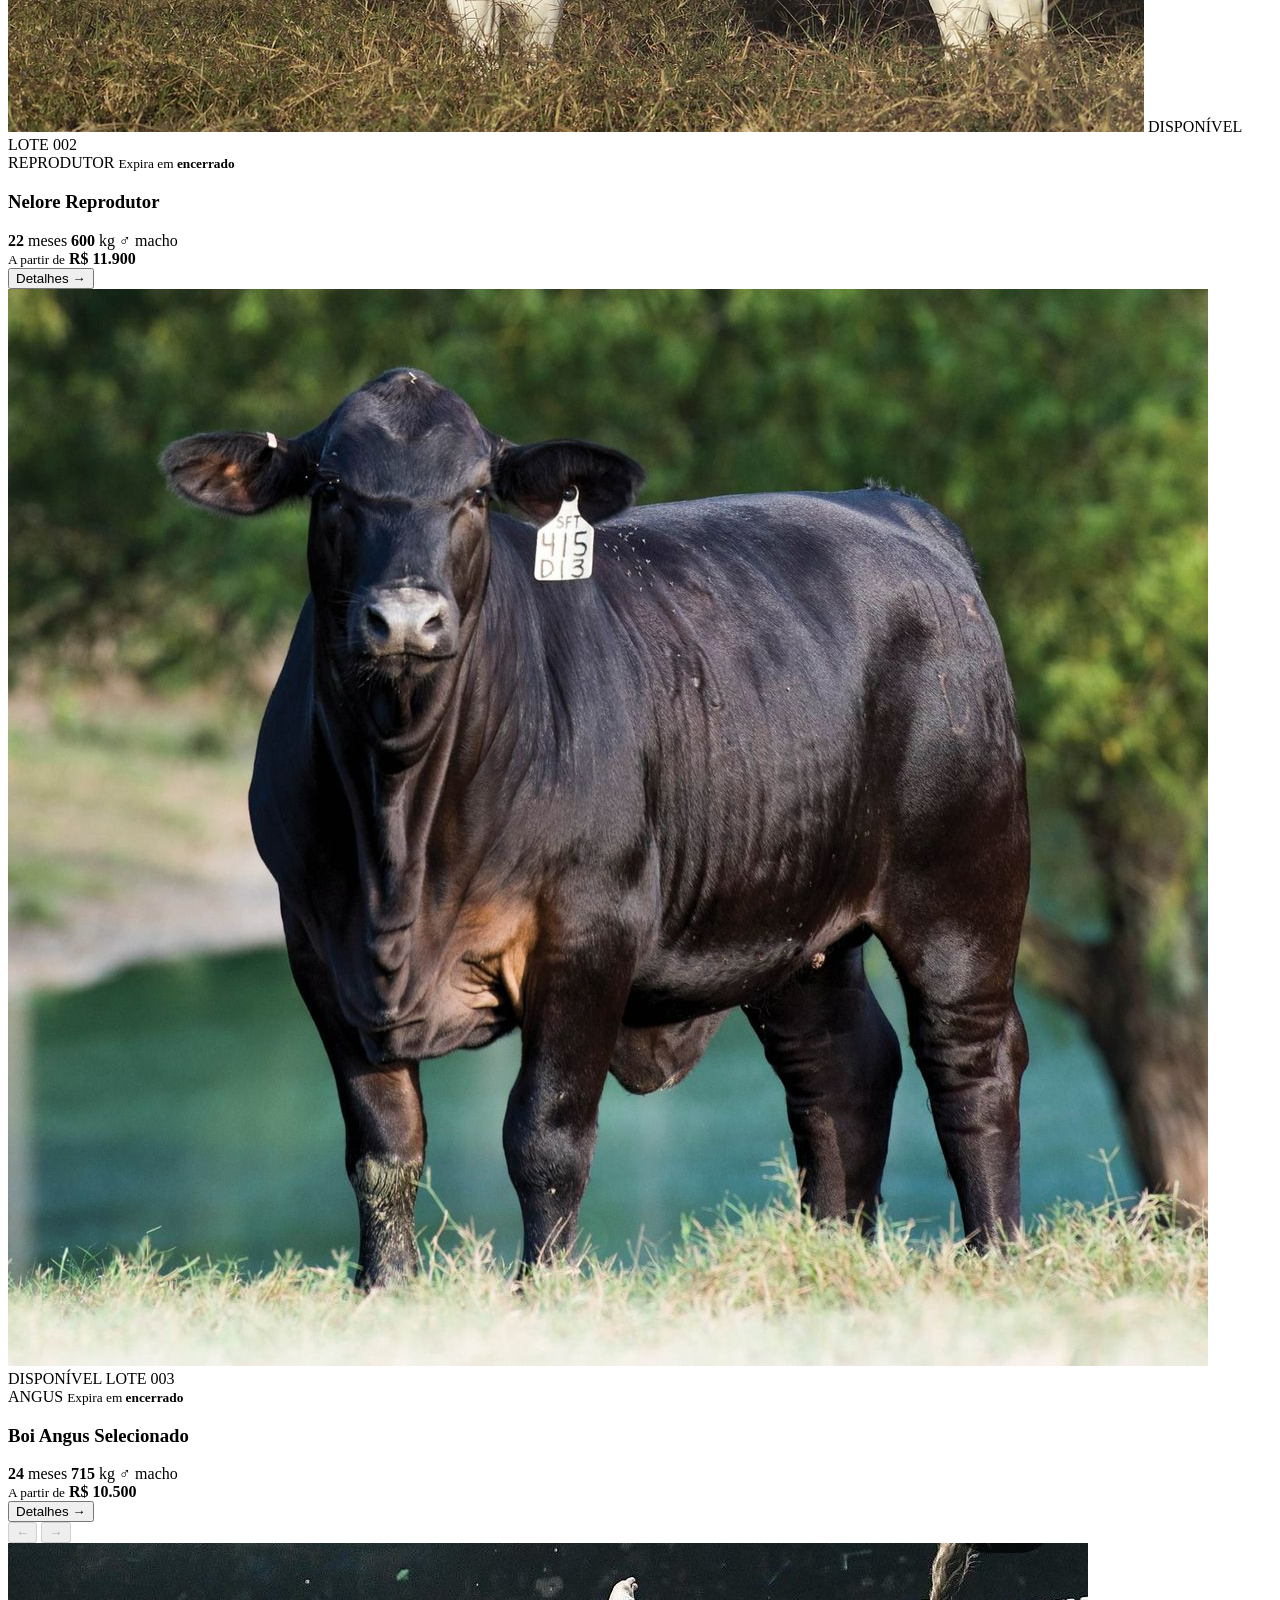
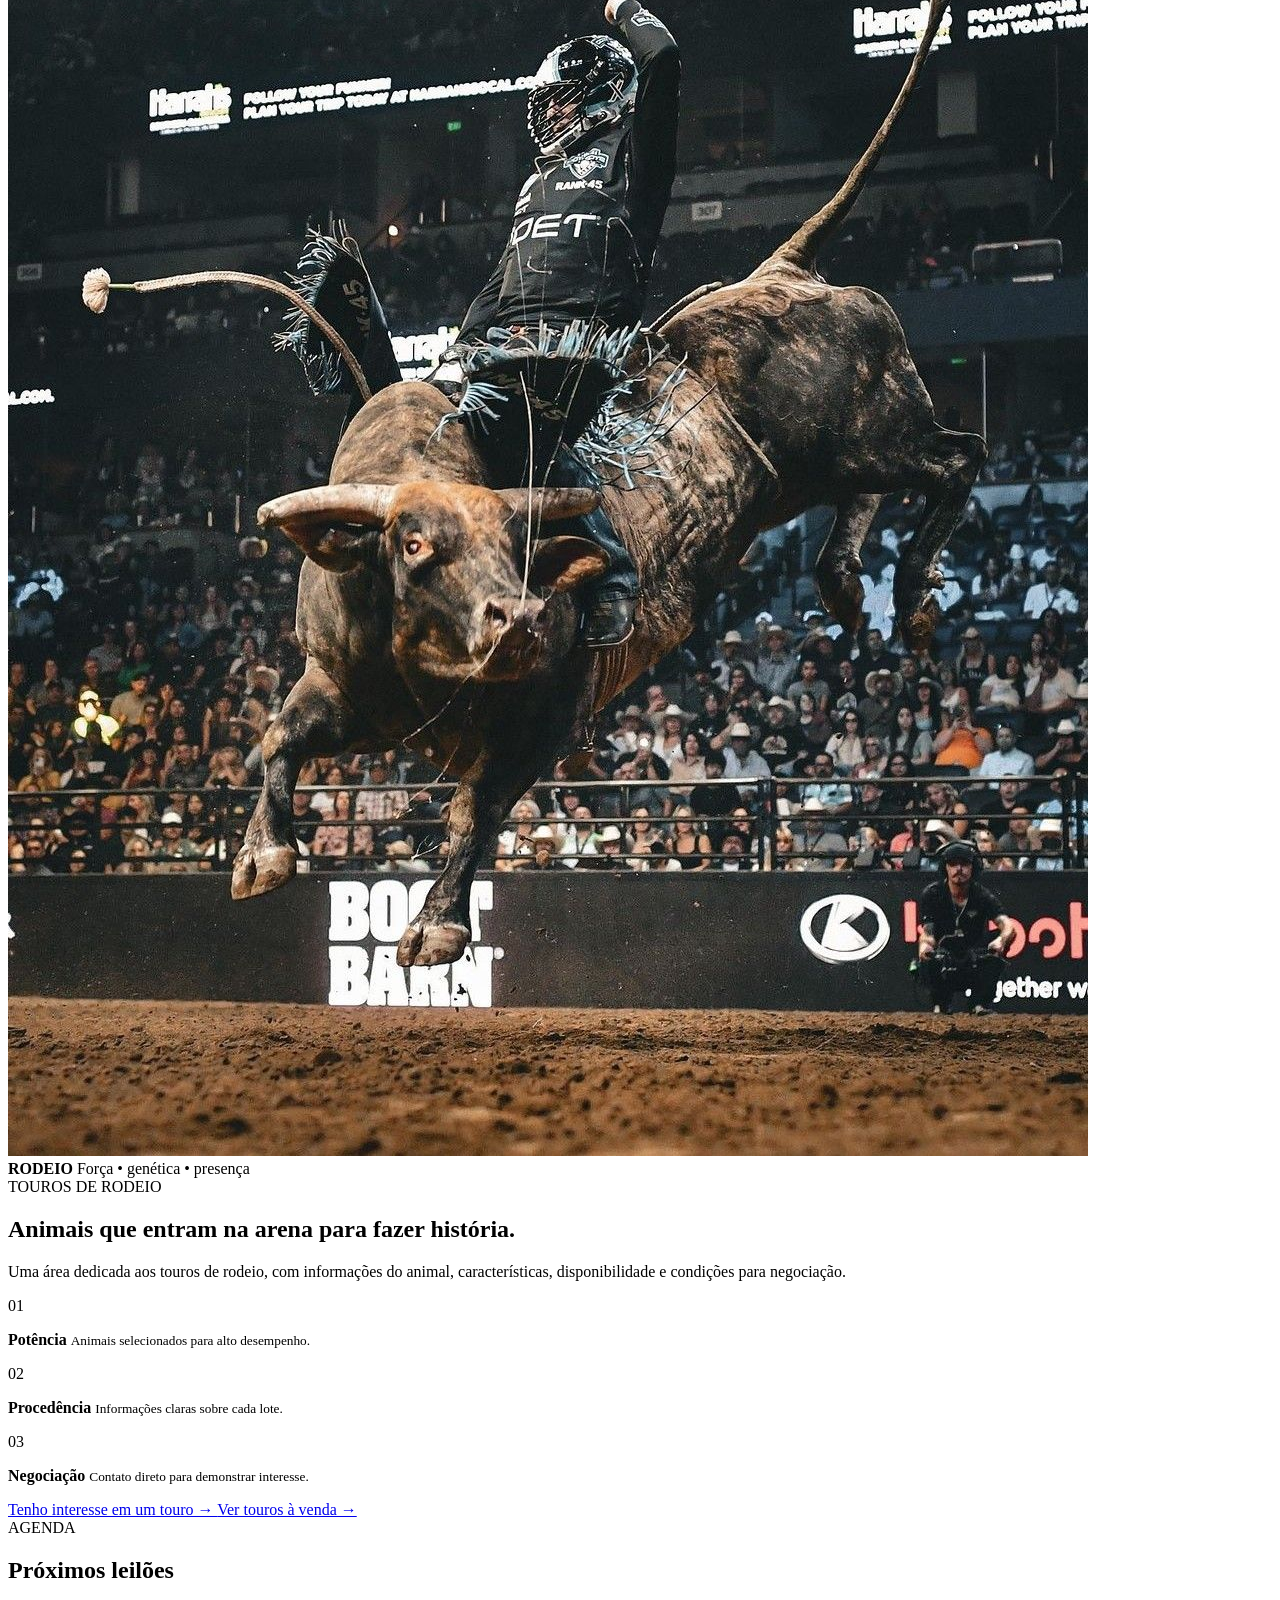
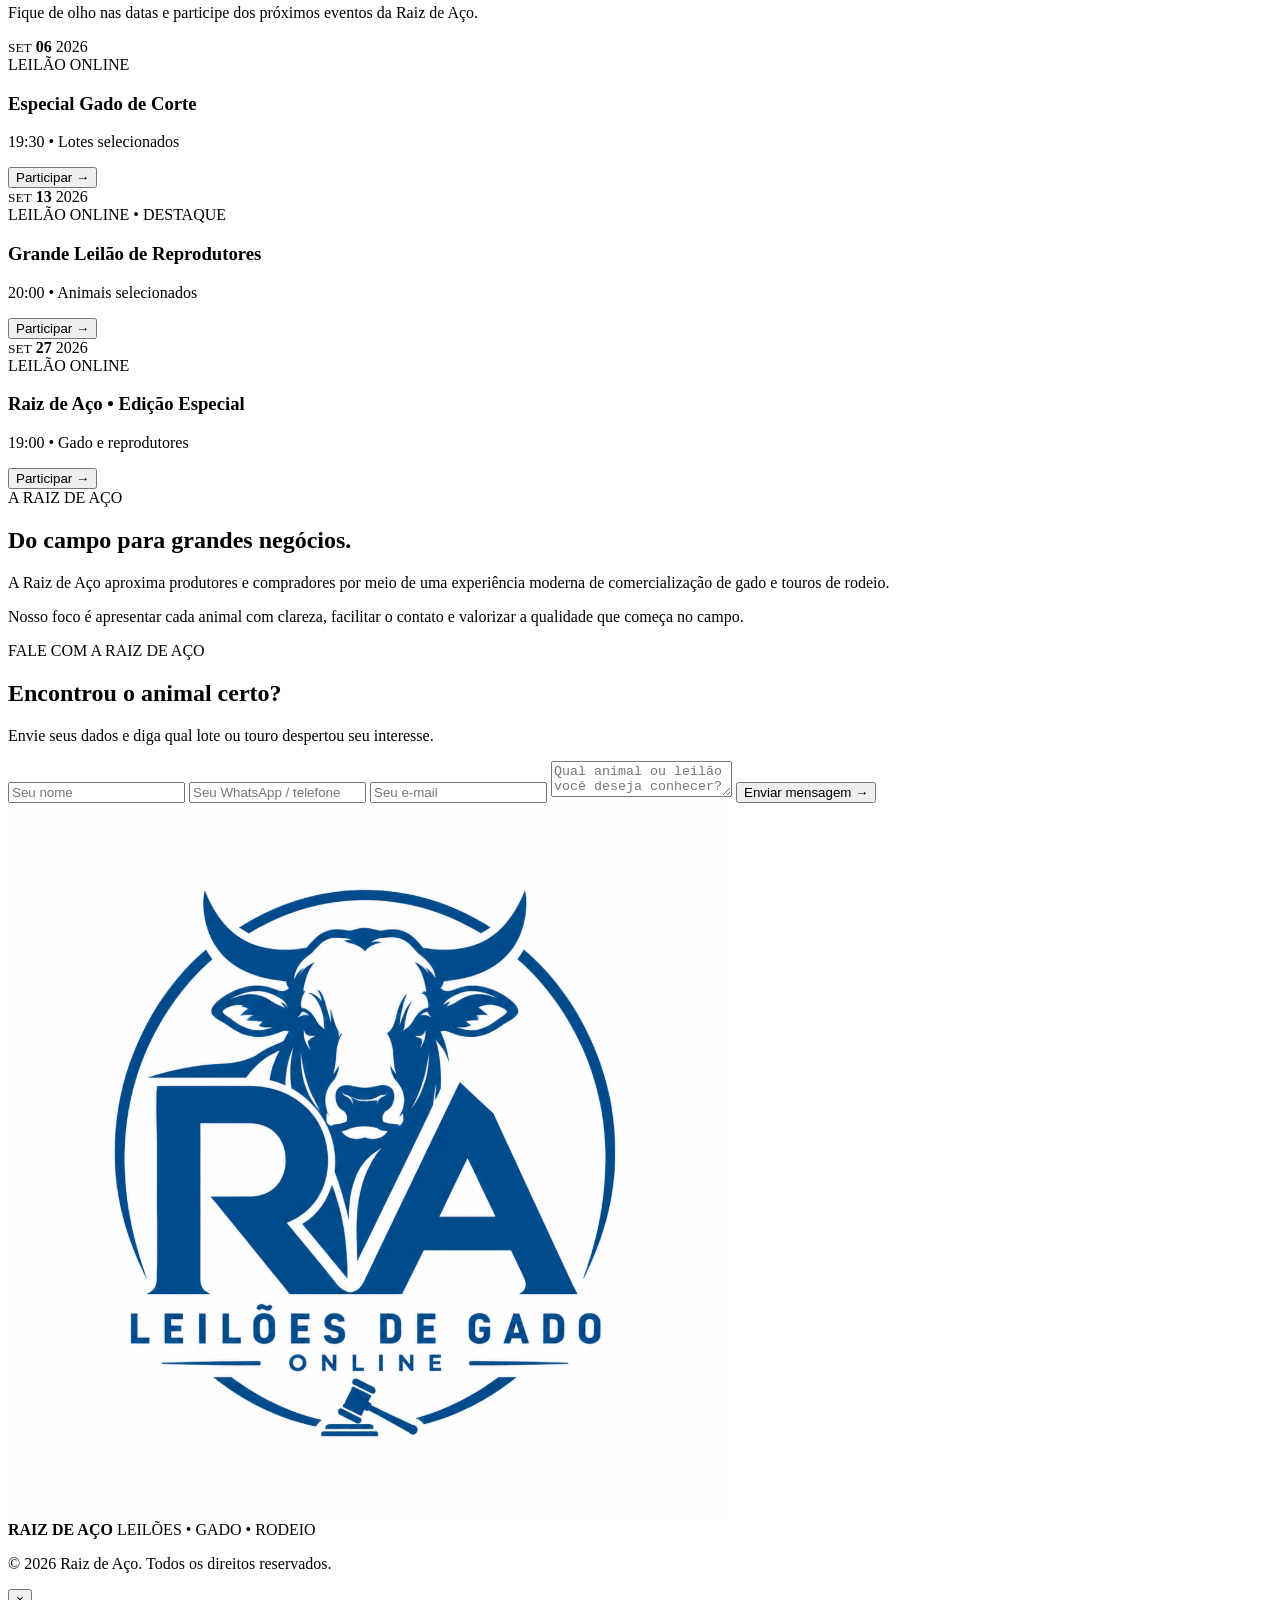
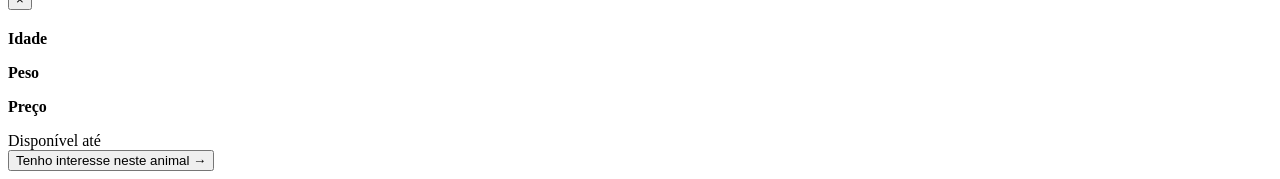
==== commit 9f76332b: "adicionei página de rodeios" ====
--- a/index.html
+++ b/index.html
@@ -10,7 +10,7 @@
   <link rel="preconnect" href="https://fonts.gstatic.com" crossorigin>
   <link href="https://fonts.googleapis.com/css2?family=DM+Sans:wght@400;500;600;700&family=Oswald:wght@500;600;700&display=swap" rel="stylesheet">
 
-  <link rel="stylesheet" href="assets/CSS/style.css">
+  <link rel="stylesheet" href="./assets/CSS/style.css">
 </head>
 
 <body>
@@ -18,7 +18,7 @@
 <header class="header">
 
   <a href="#inicio" class="brand">
-    <img src="assets/imagens/logo.png" alt="Raiz de Aço" class="brand-logo">
+    <img src="./assets/imagens/logo.png" alt="Raiz de Aço" class="brand-logo">
 
     <span>
       <strong>RAIZ DE AÇO</strong>
@@ -35,7 +35,6 @@
     <a href="#leiloes">Leilões</a>
     <a href="#sobre">A Raiz de Aço</a>
     <a href="#contato">Contato</a>
-    <a href="ajuda.html">Ajuda</a>
   </nav>
 
   <a href="#gado" class="header-cta">Ver animais</a>
@@ -543,9 +542,17 @@
 
       </div>
 
-      <a href="#contato" class="btn btn-dark">
-        Tenho interesse em um touro →
-      </a>
+
+    <a href="#contato" class="btn btn-dark">
+  Tenho interesse em um touro →
+  </a>
+
+  <a href="touros-rodeio.html"
+   class="btn btn-primary"
+   style="margin-top: 12px;">
+  Ver touros à venda →
+  </a>
+
 
     </div>
 
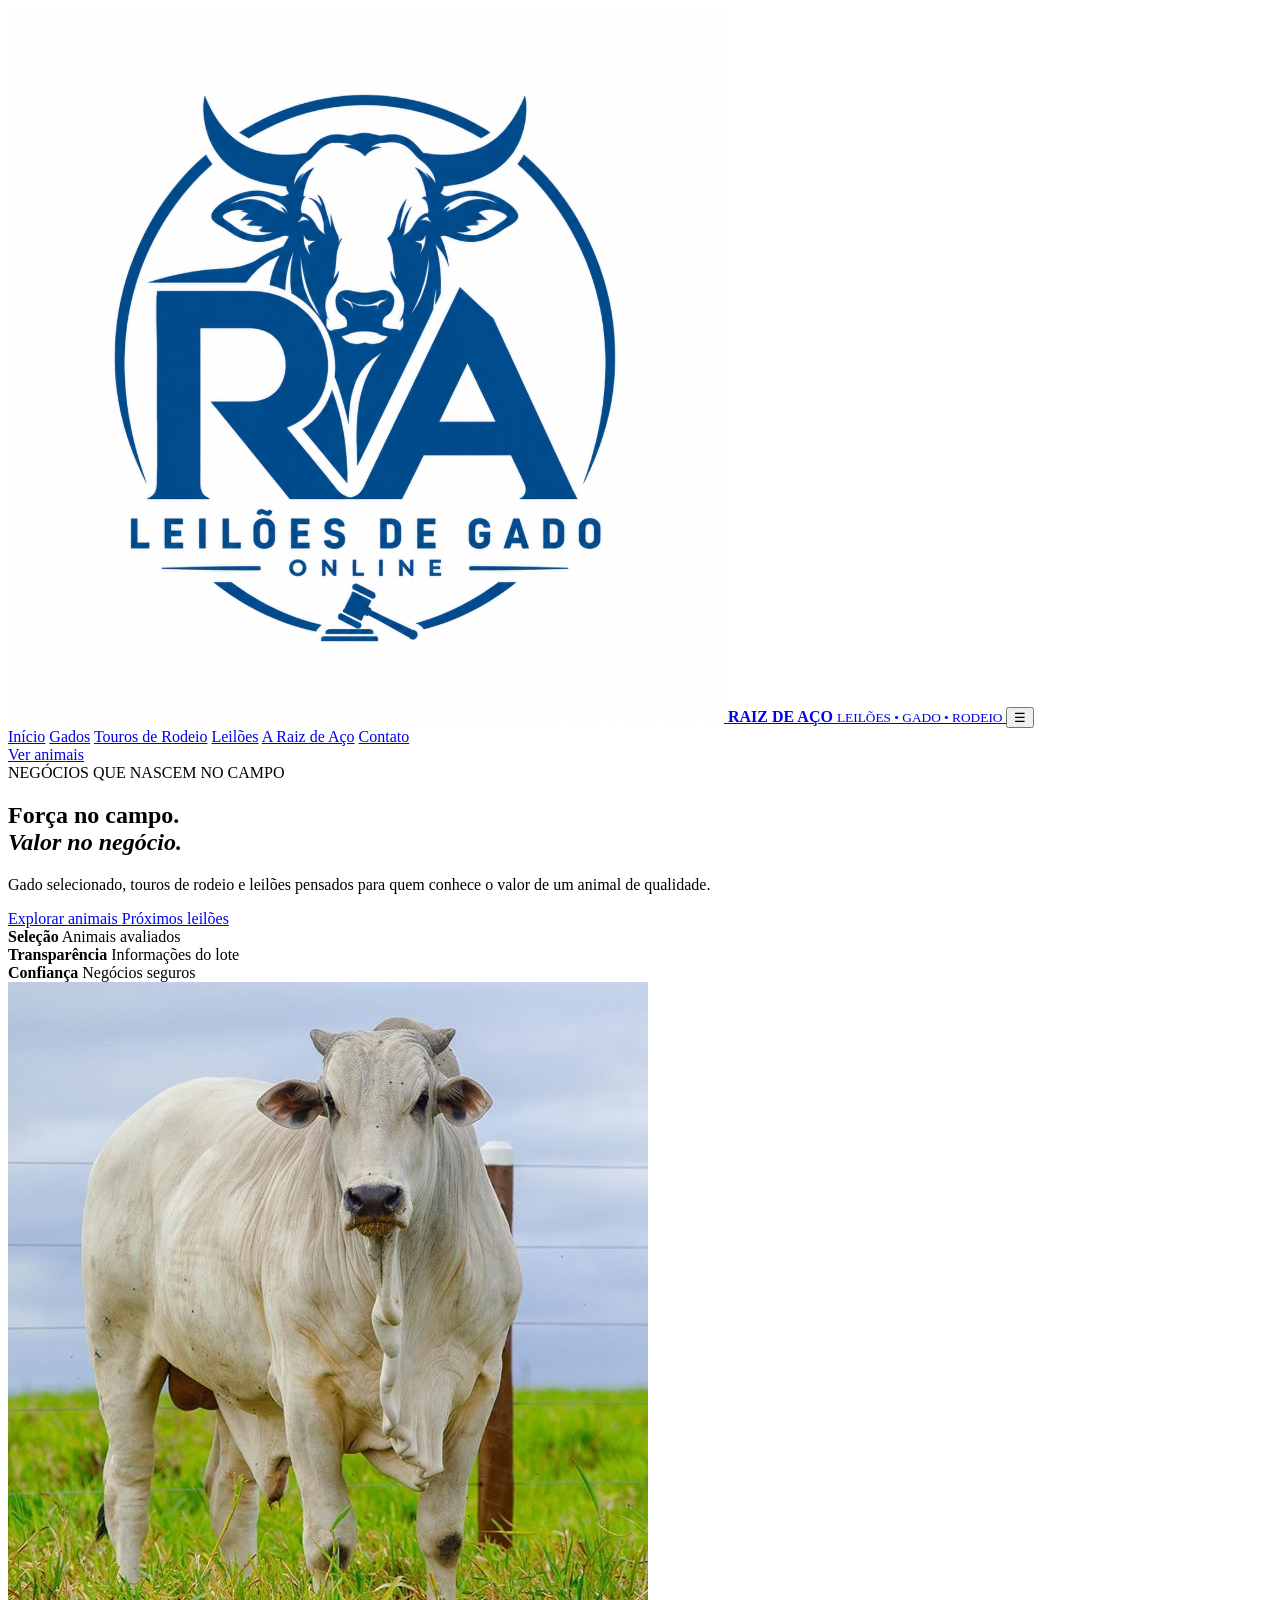
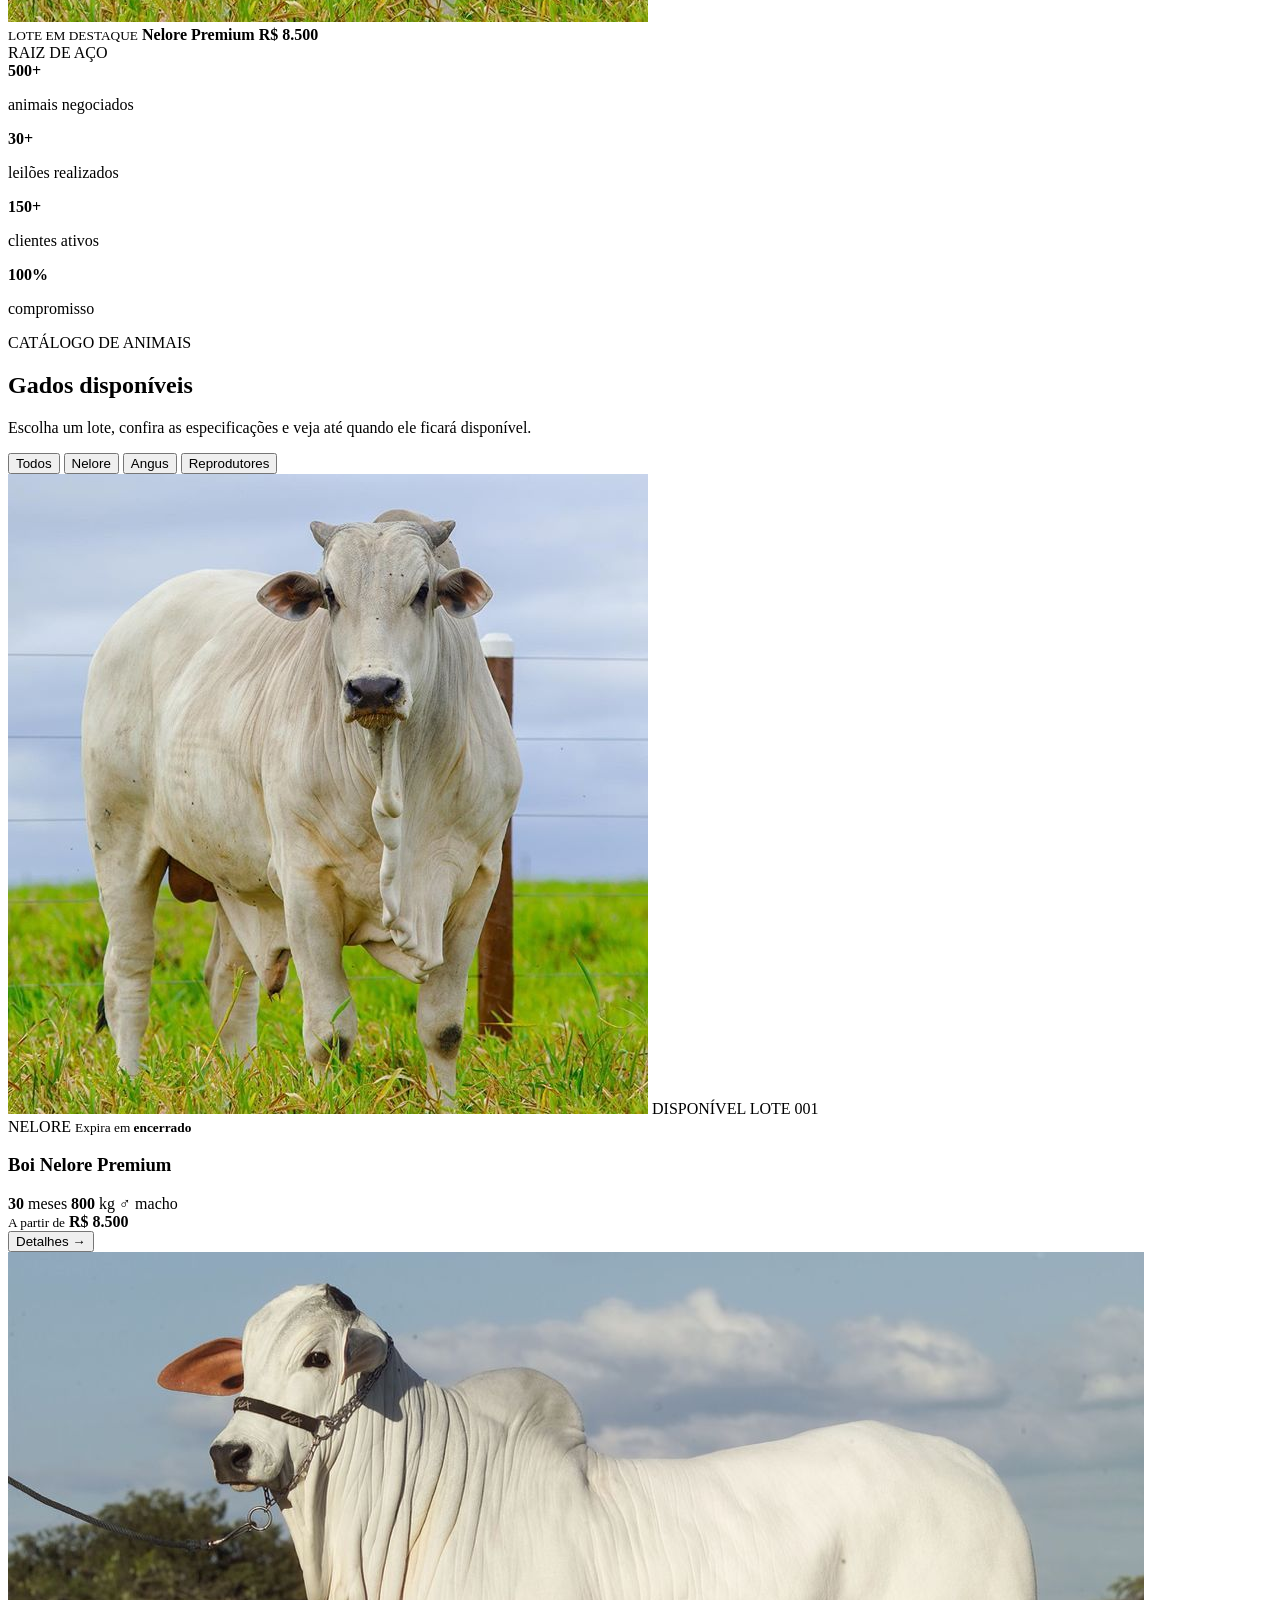
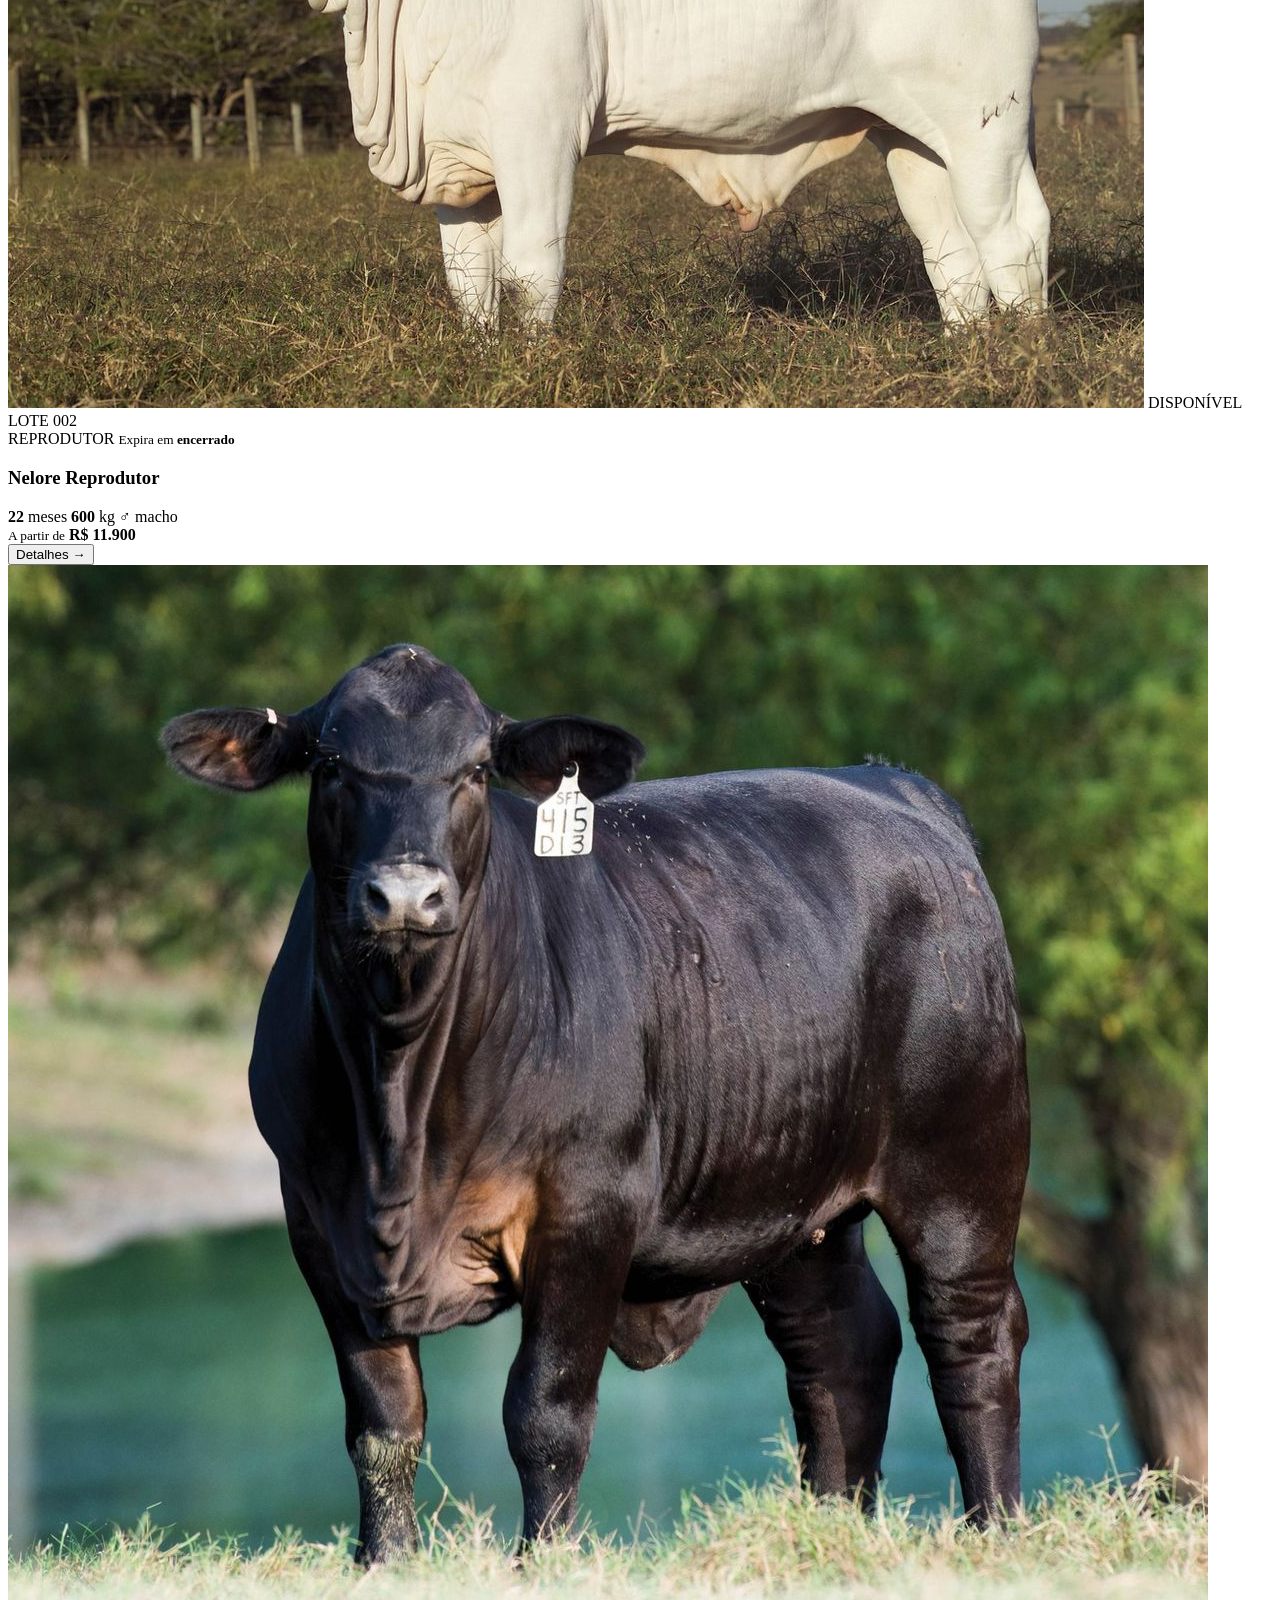
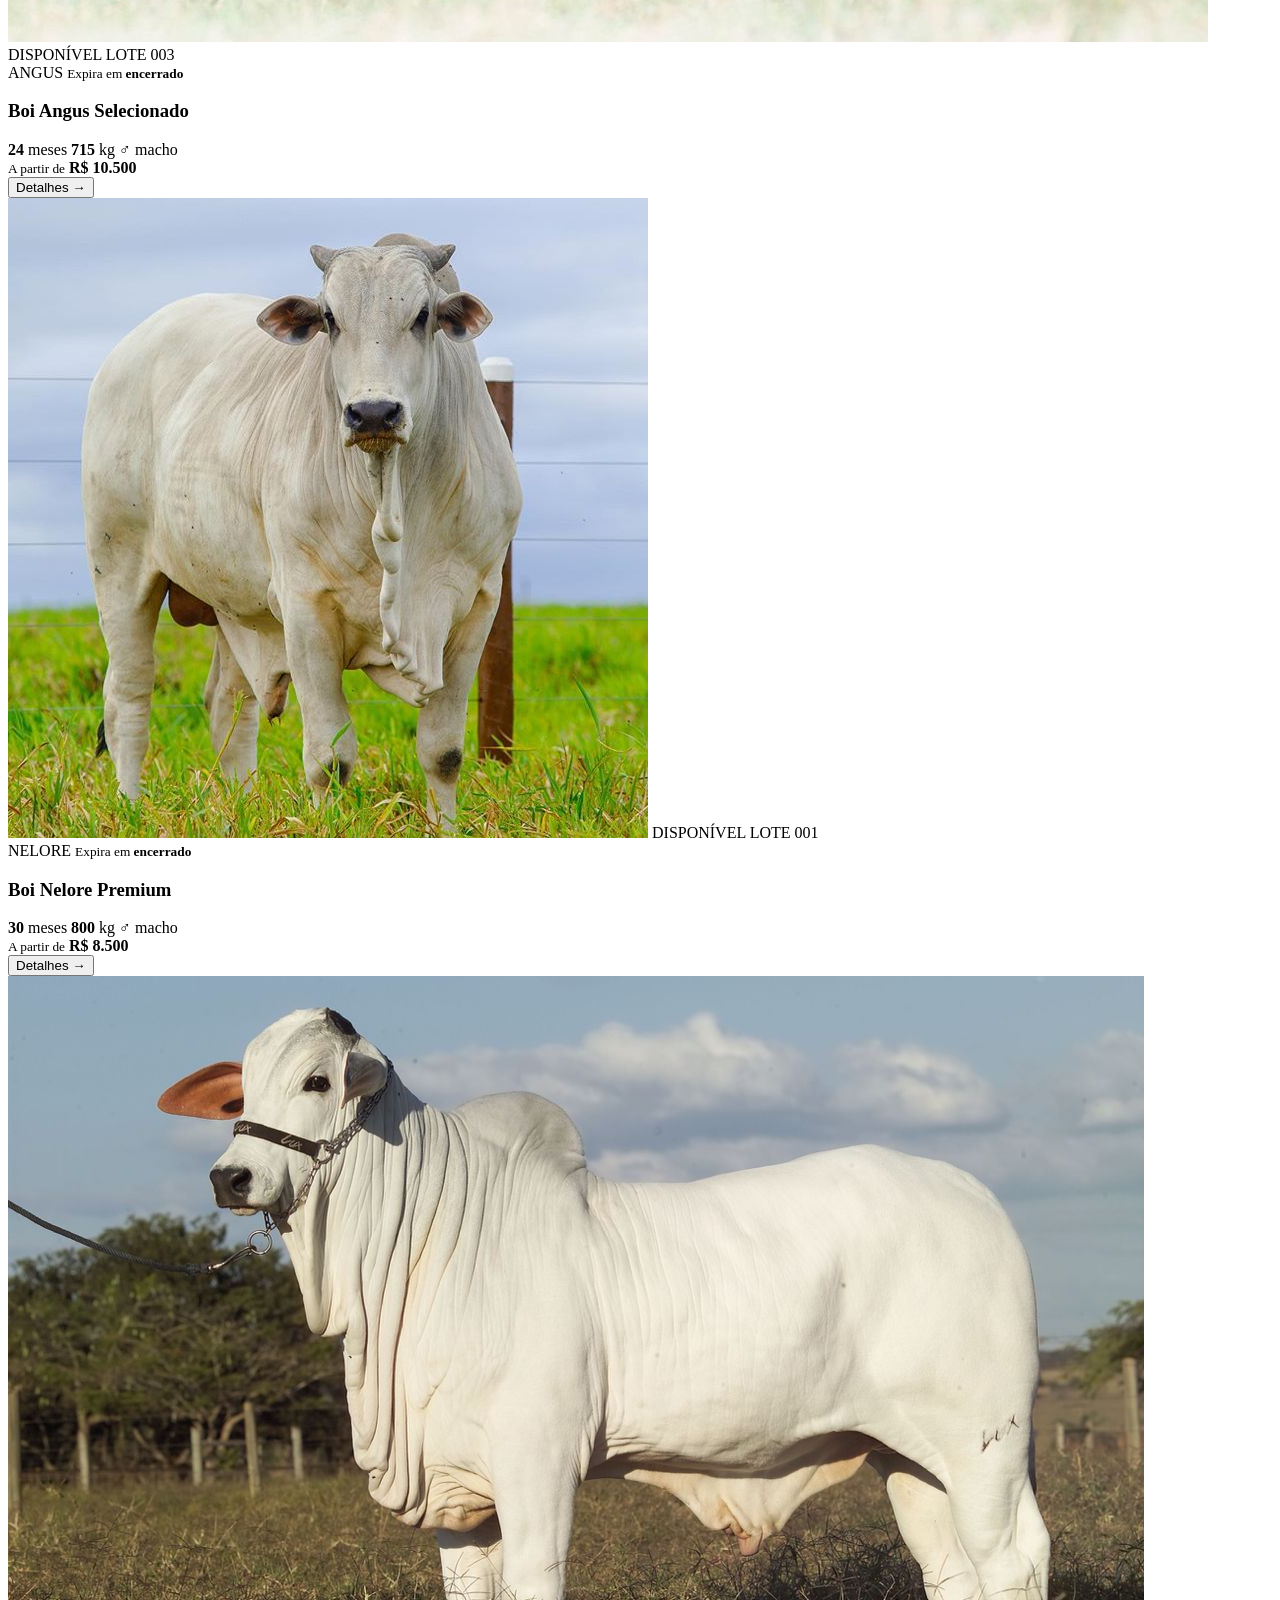
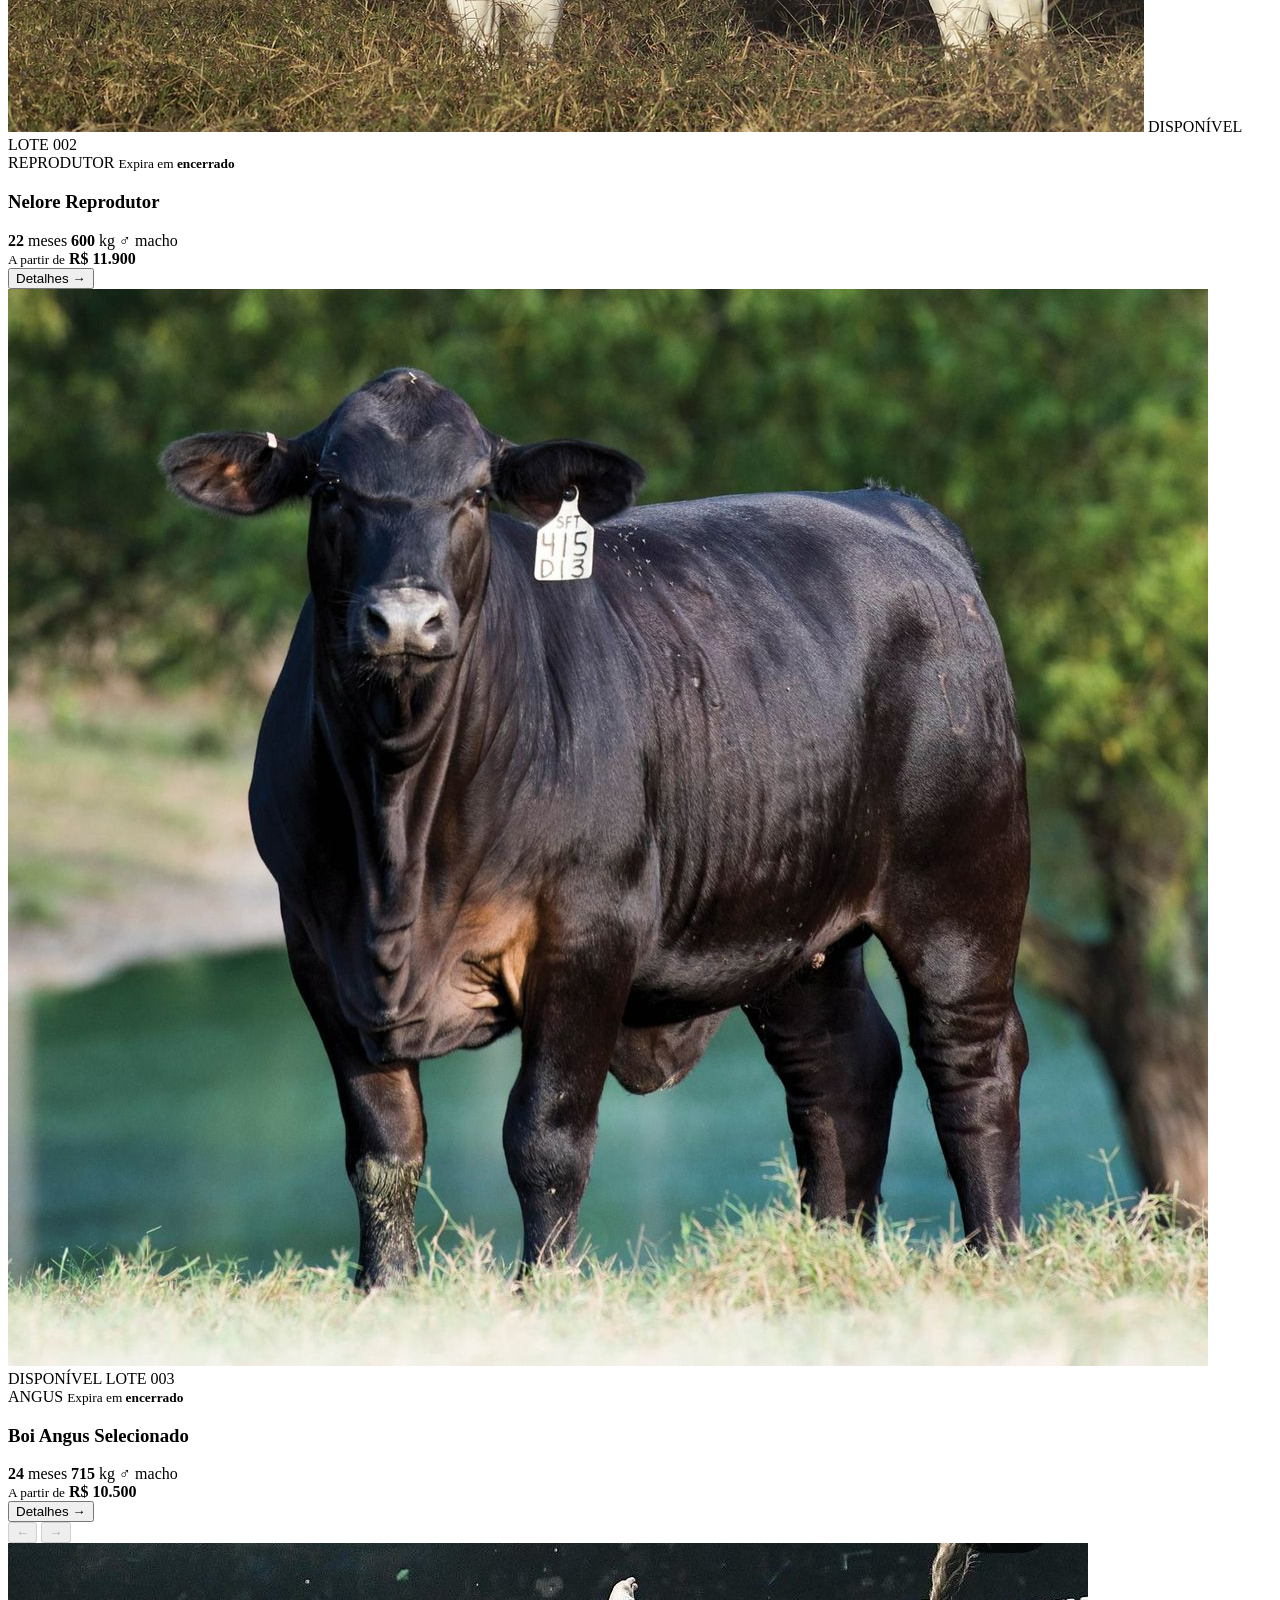
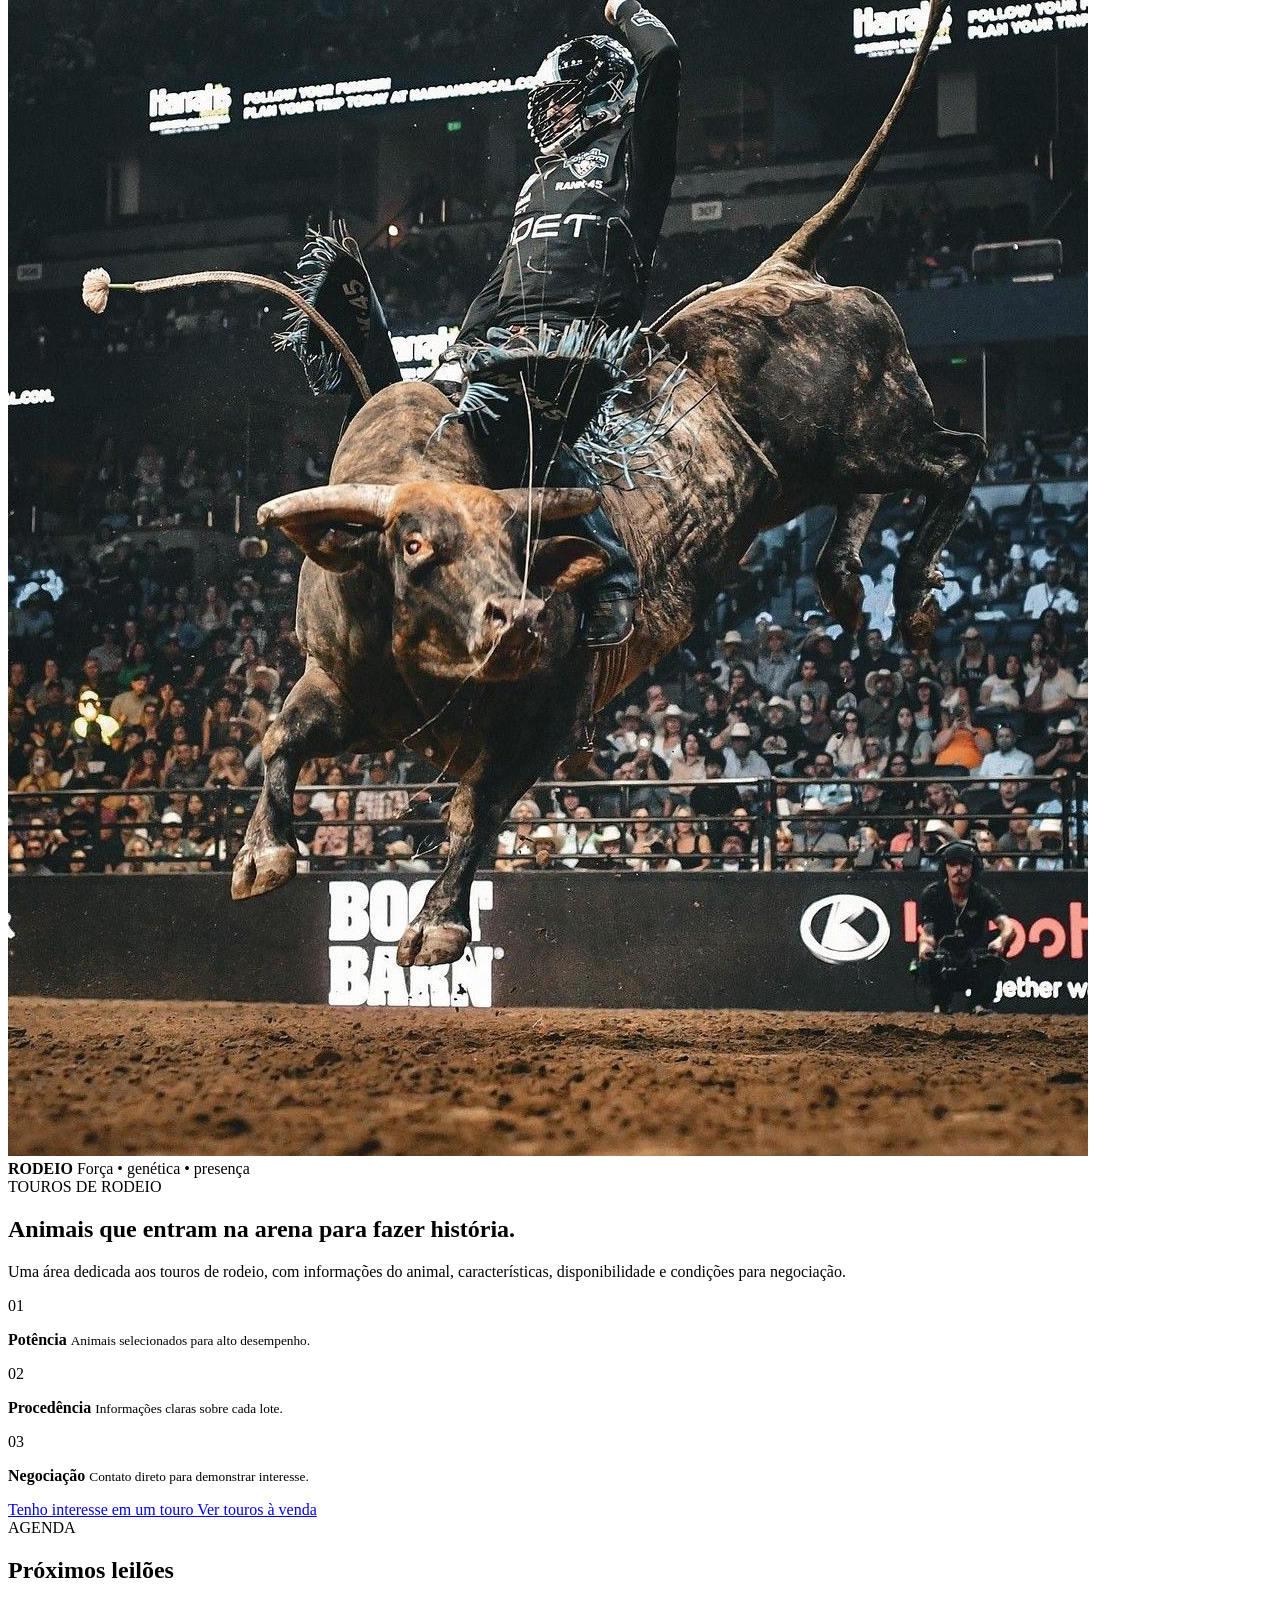
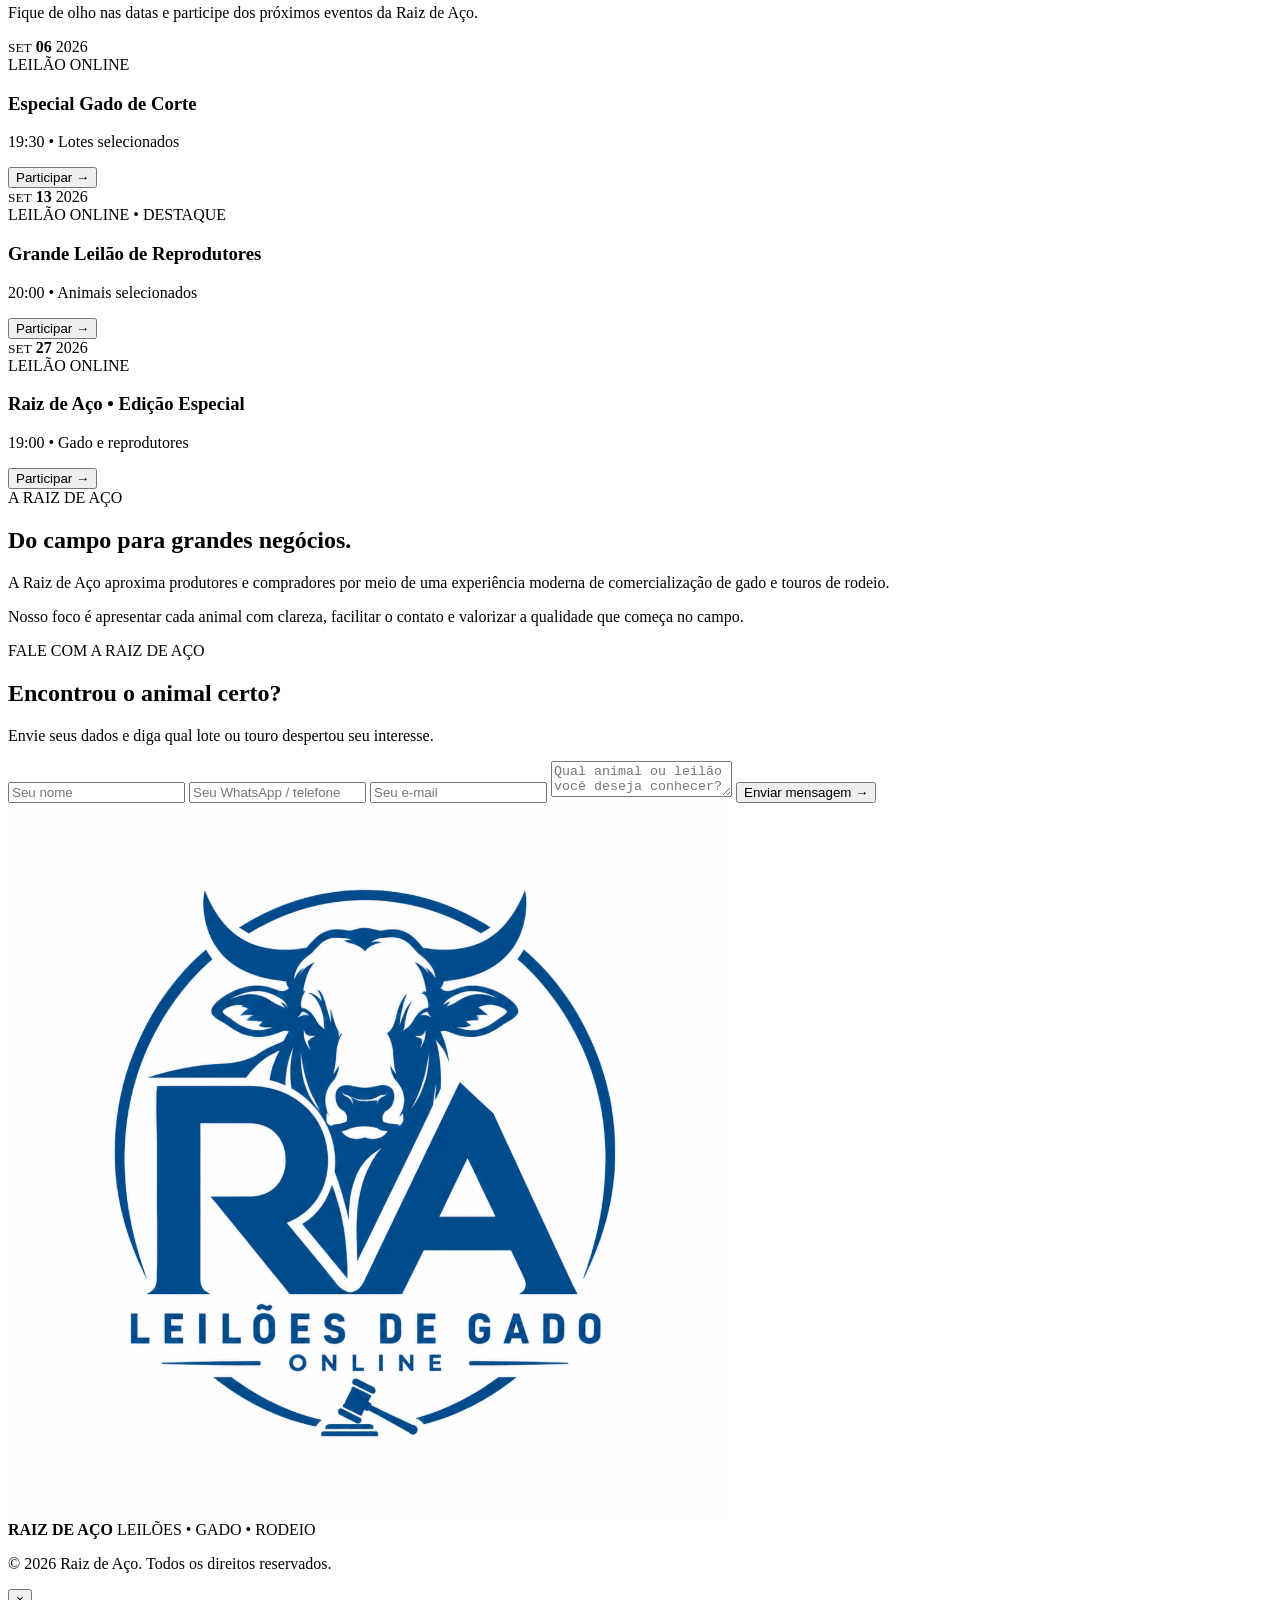
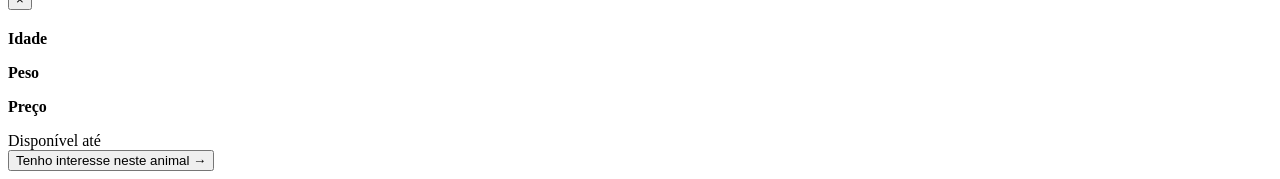
==== commit f49b7cd6: "wip: ajuste dos botoões de navegação" ====
--- a/index.html
+++ b/index.html
@@ -60,7 +60,7 @@
 
       <div class="hero-actions">
         <a class="btn btn-primary" href="#gado">
-          Explorar animais <span>→</span>
+          Explorar animais <span></span>
         </a>
 
         <a class="btn btn-ghost" href="#leiloes">
@@ -543,14 +543,15 @@
       </div>
 
 
-    <a href="#contato" class="btn btn-dark">
-  Tenho interesse em um touro →
+    <a href="#contato" 
+  class="btn btn-dark">
+  Tenho interesse em um touro 
   </a>
 
   <a href="touros-rodeio.html"
    class="btn btn-primary"
    style="margin-top: 12px;">
-  Ver touros à venda →
+  Ver touros à venda
   </a>
 
 
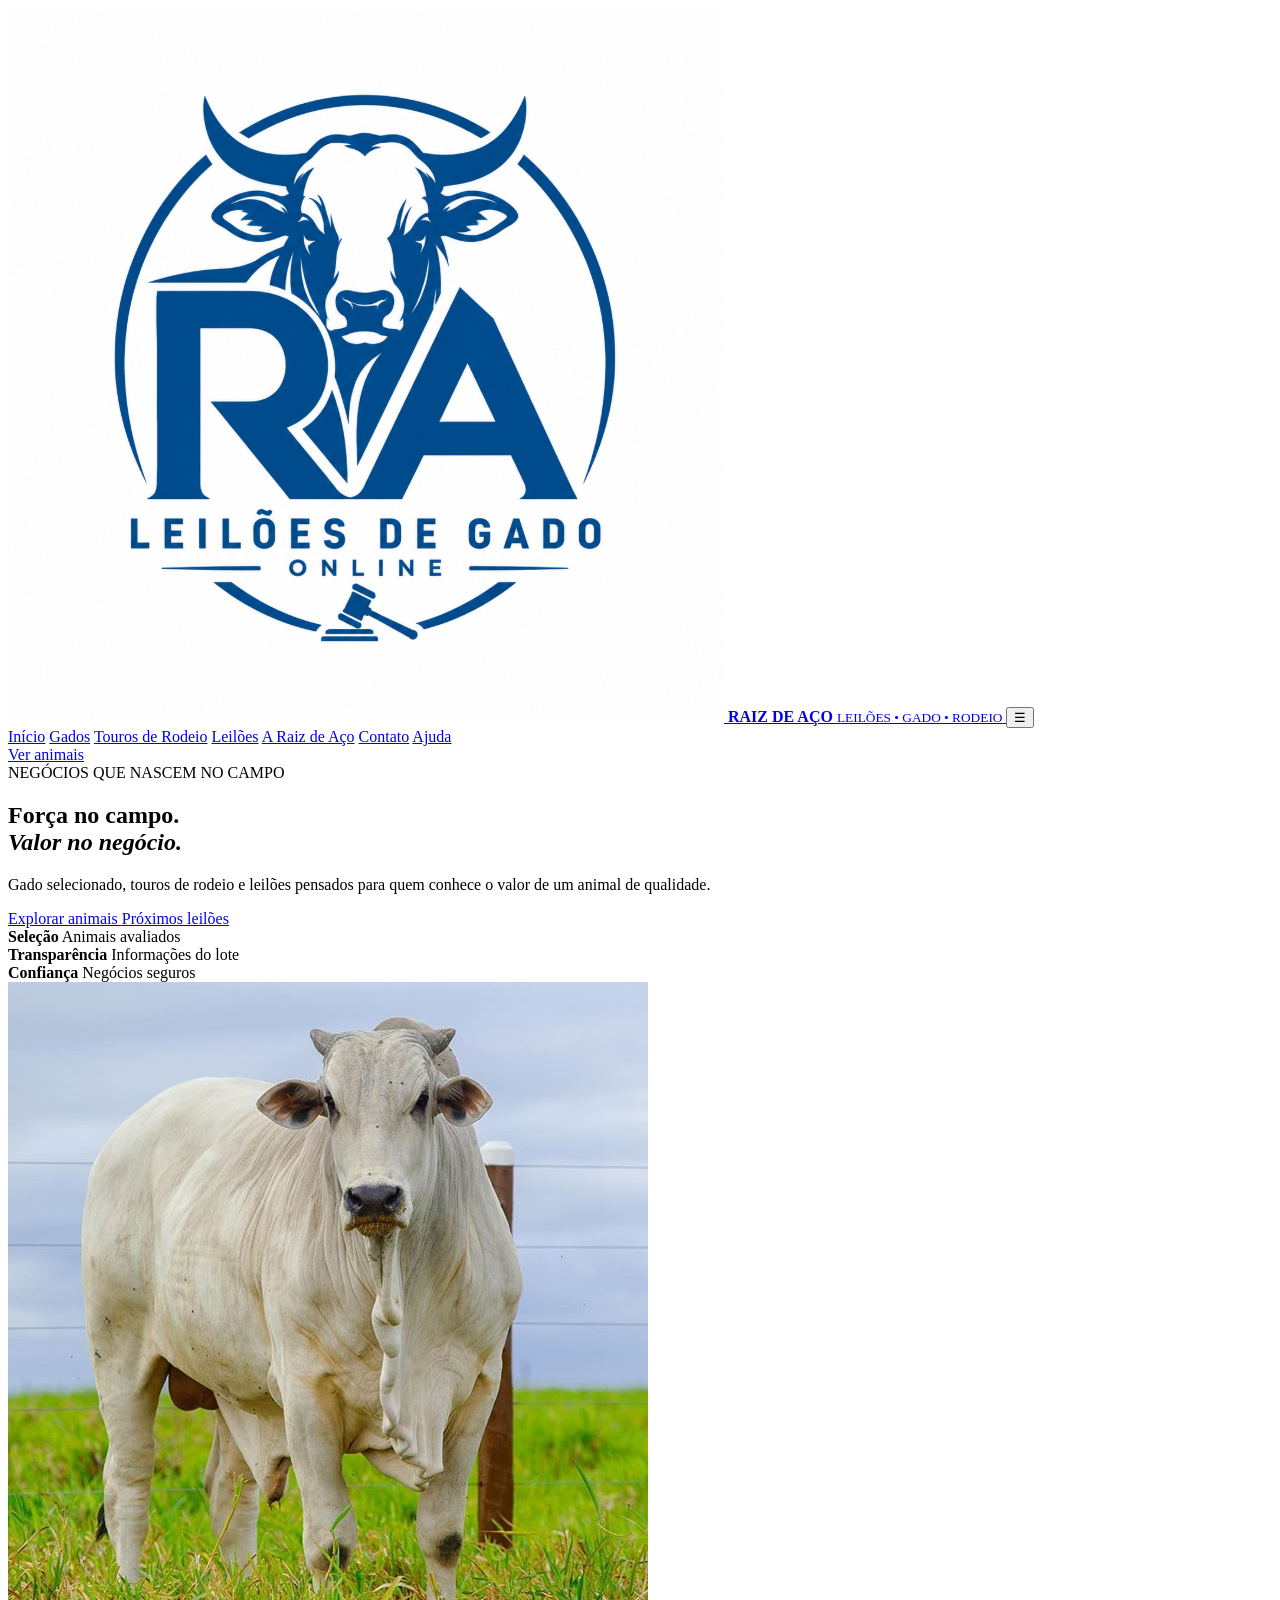
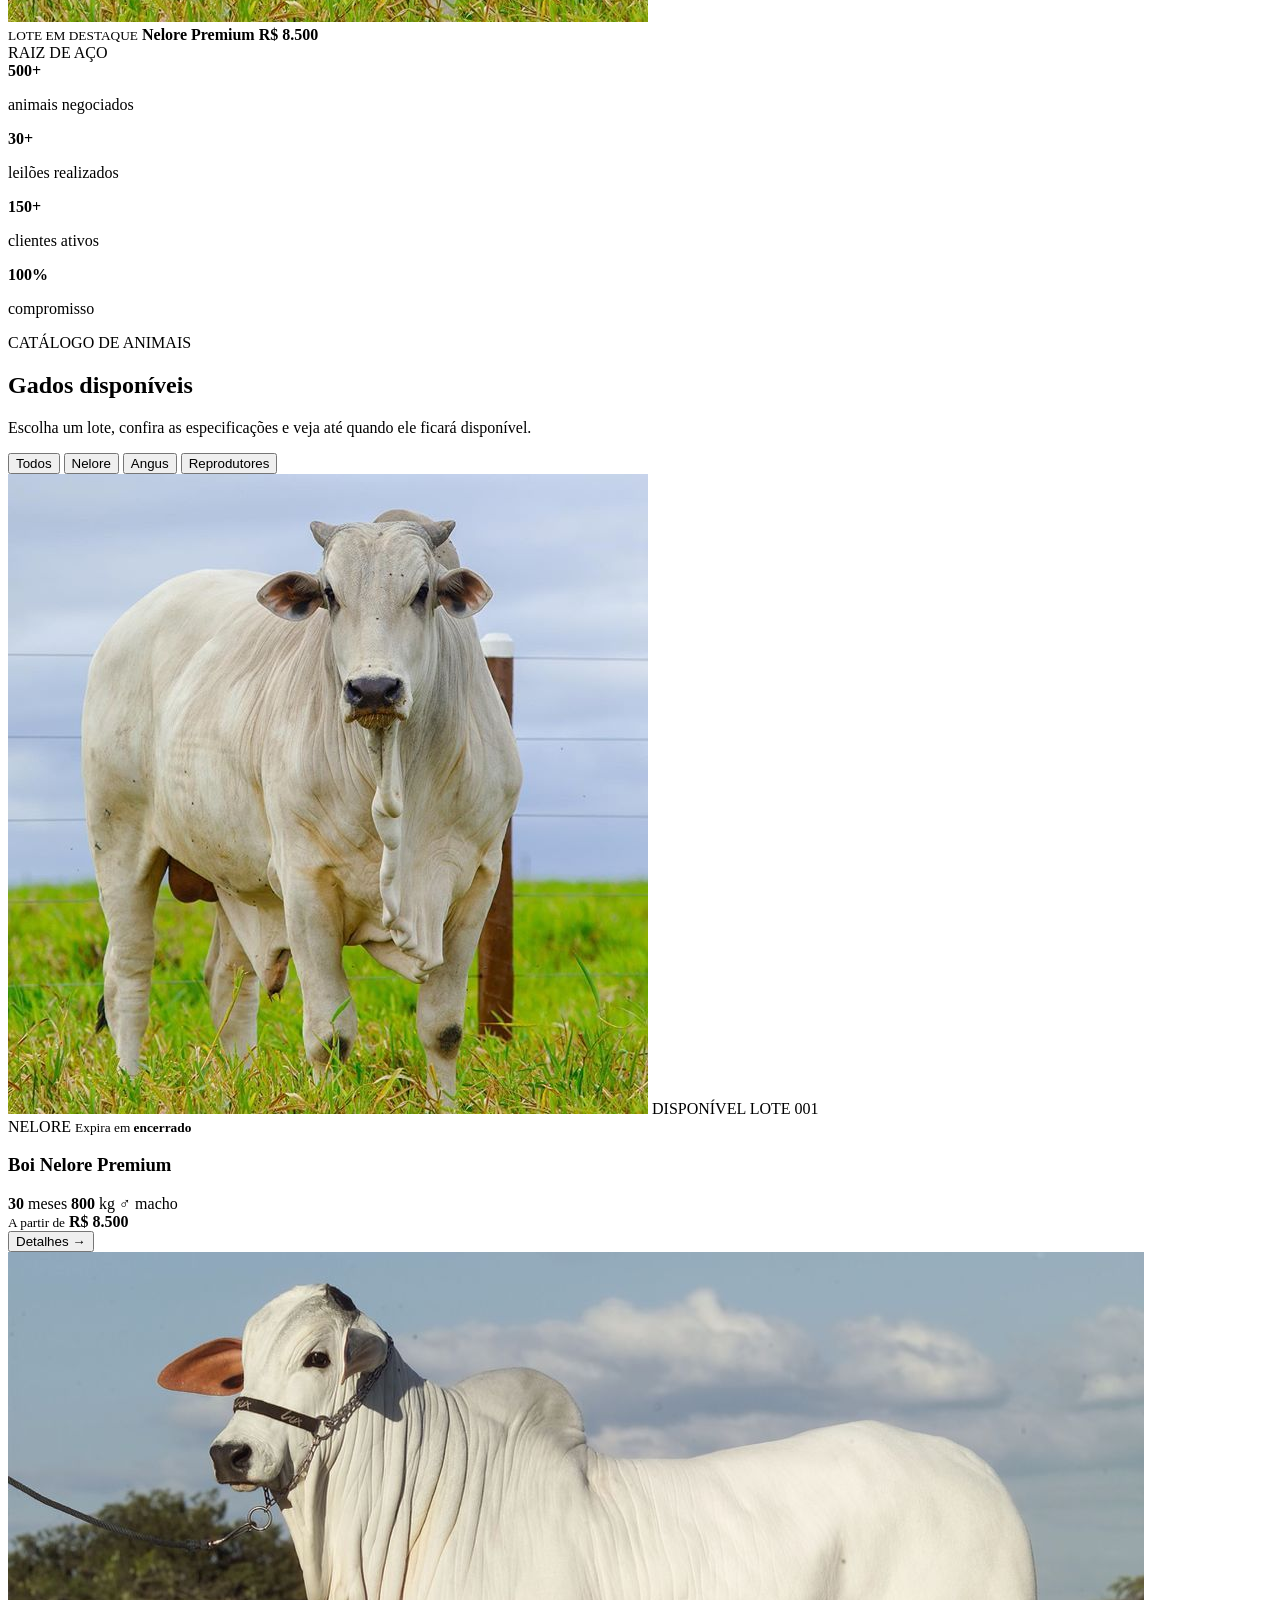
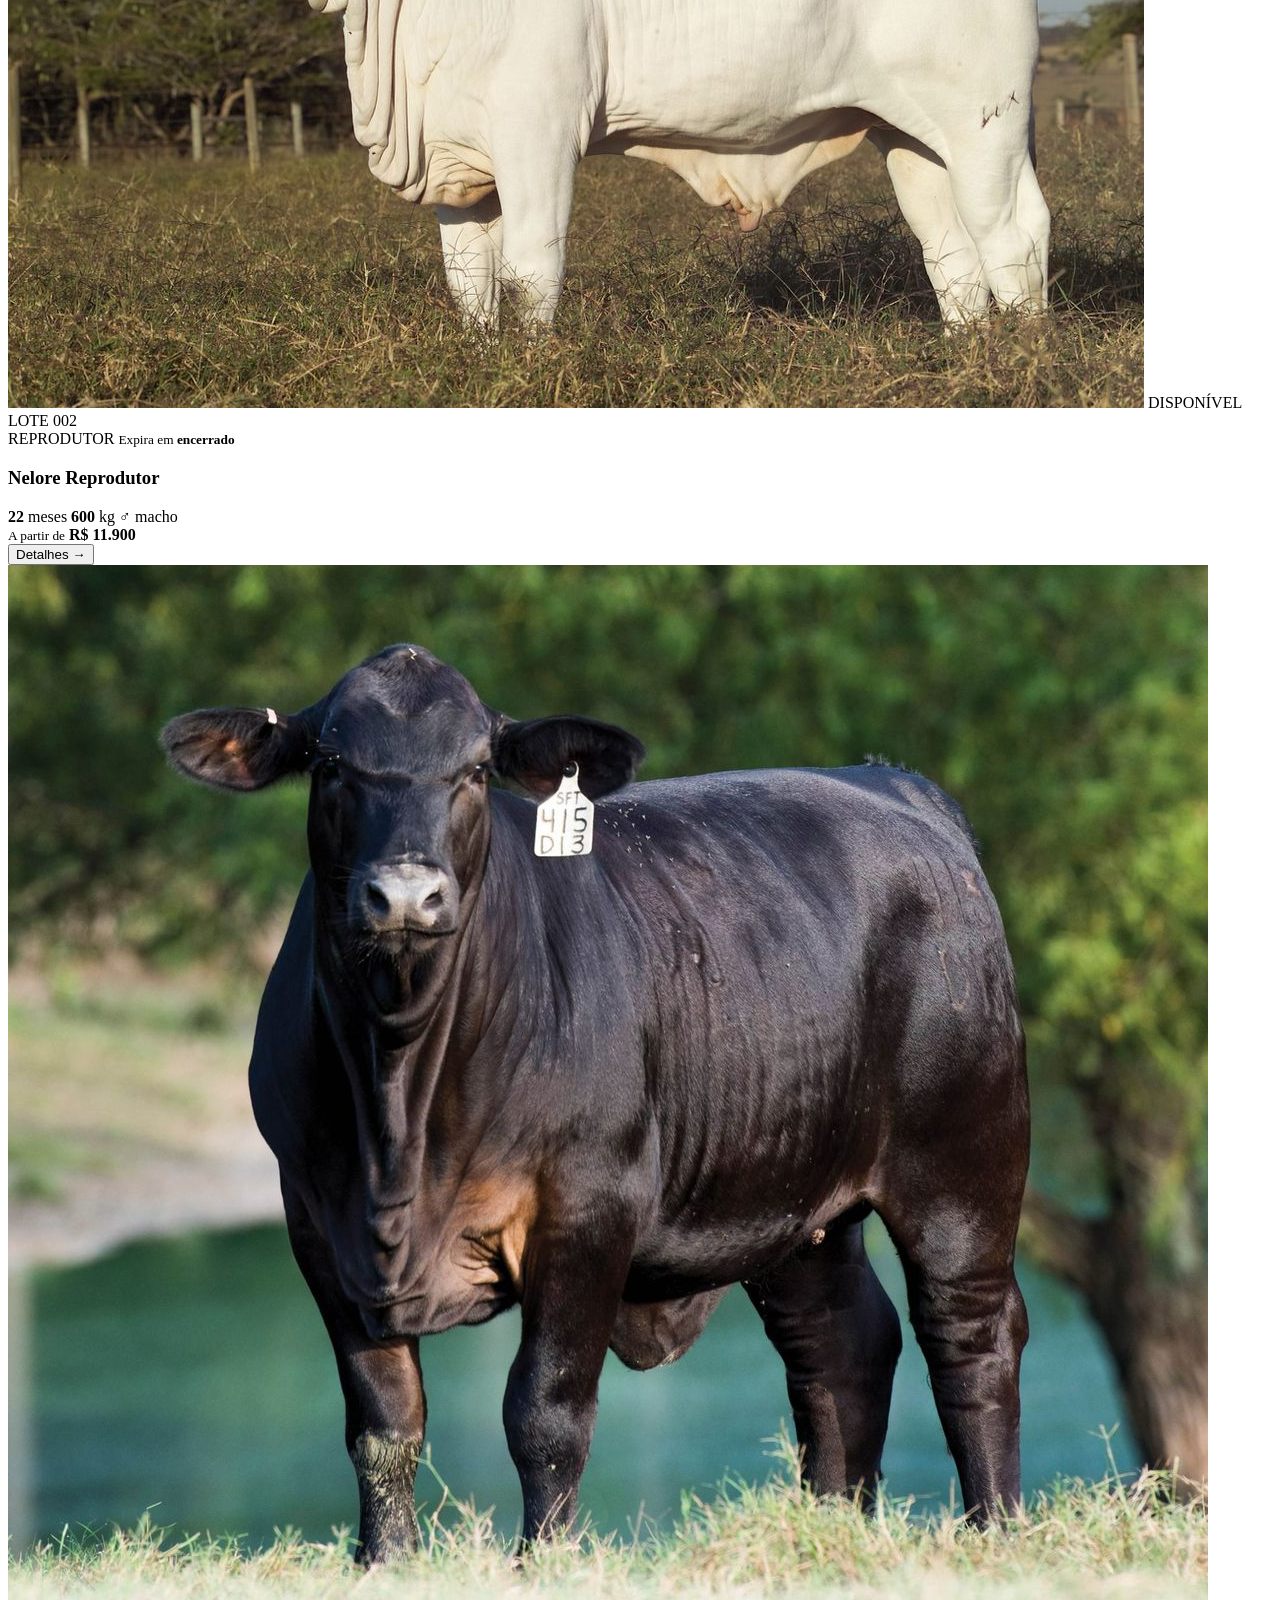
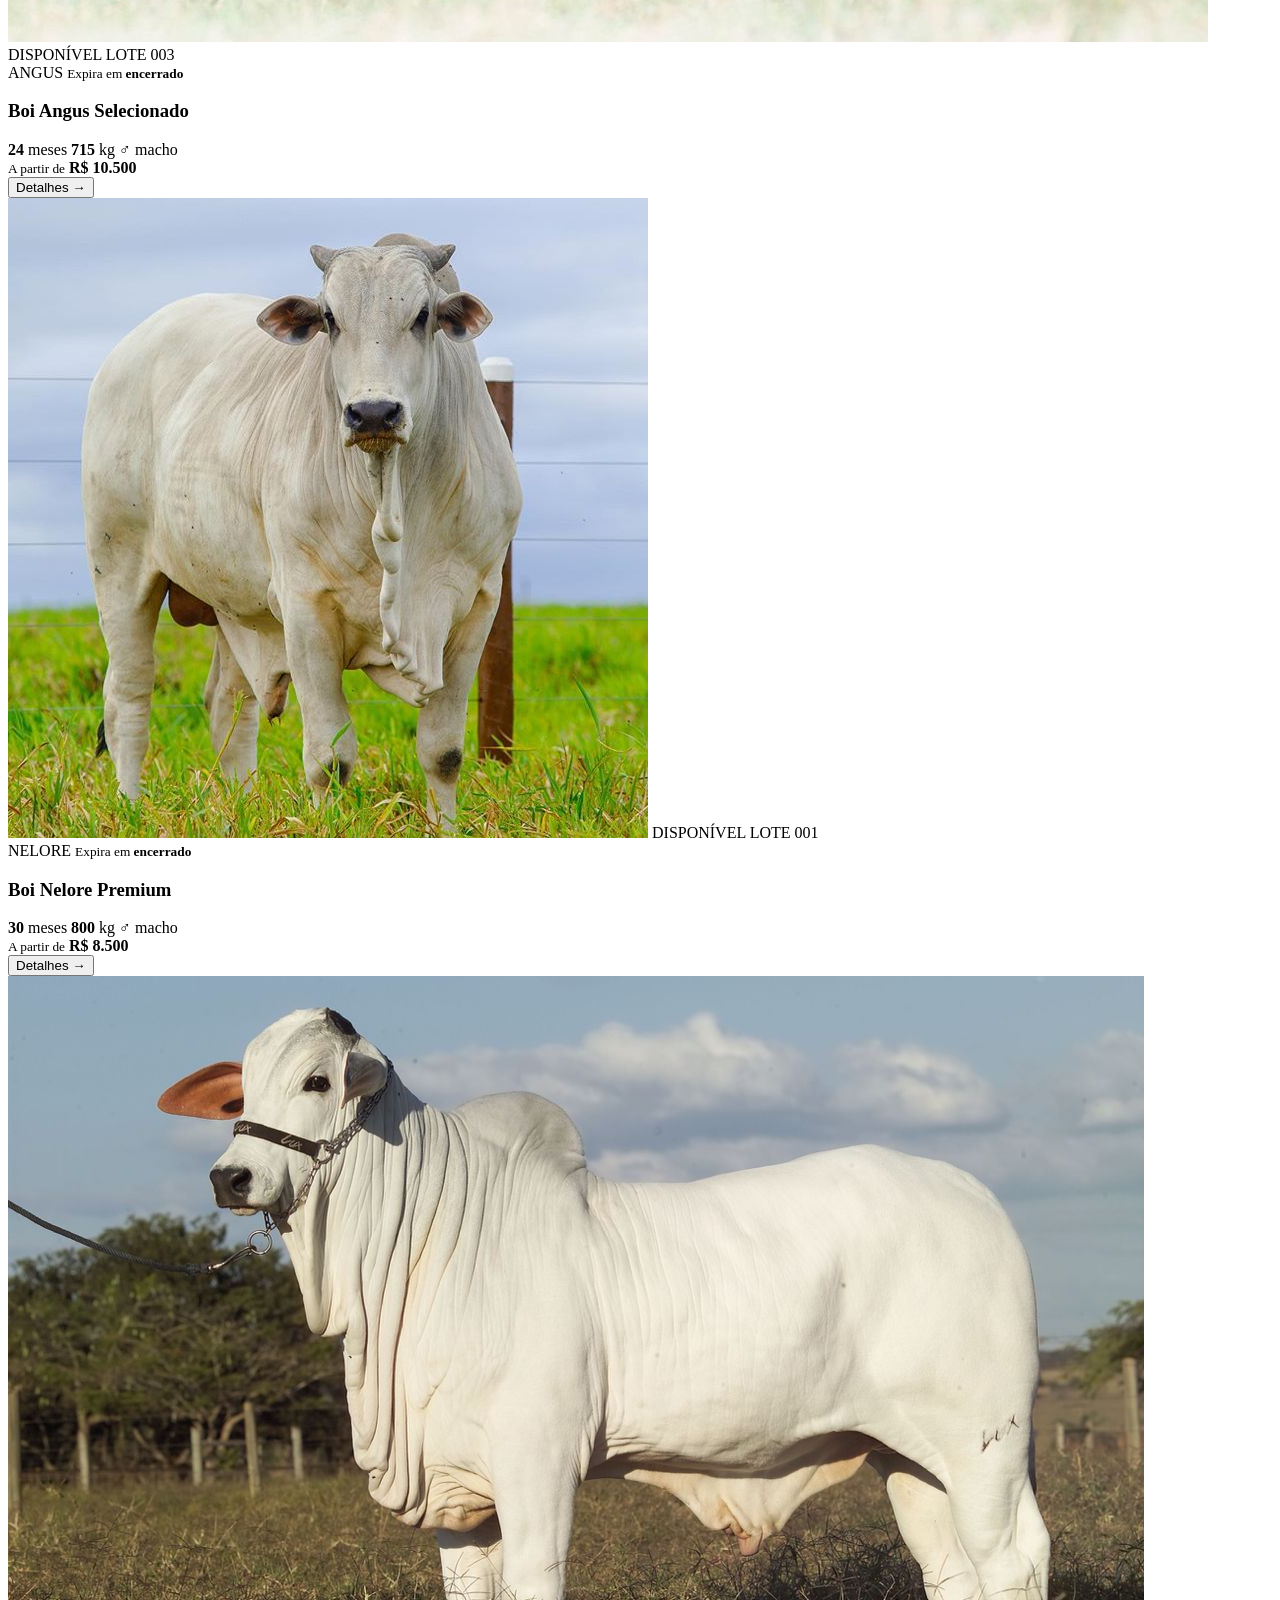
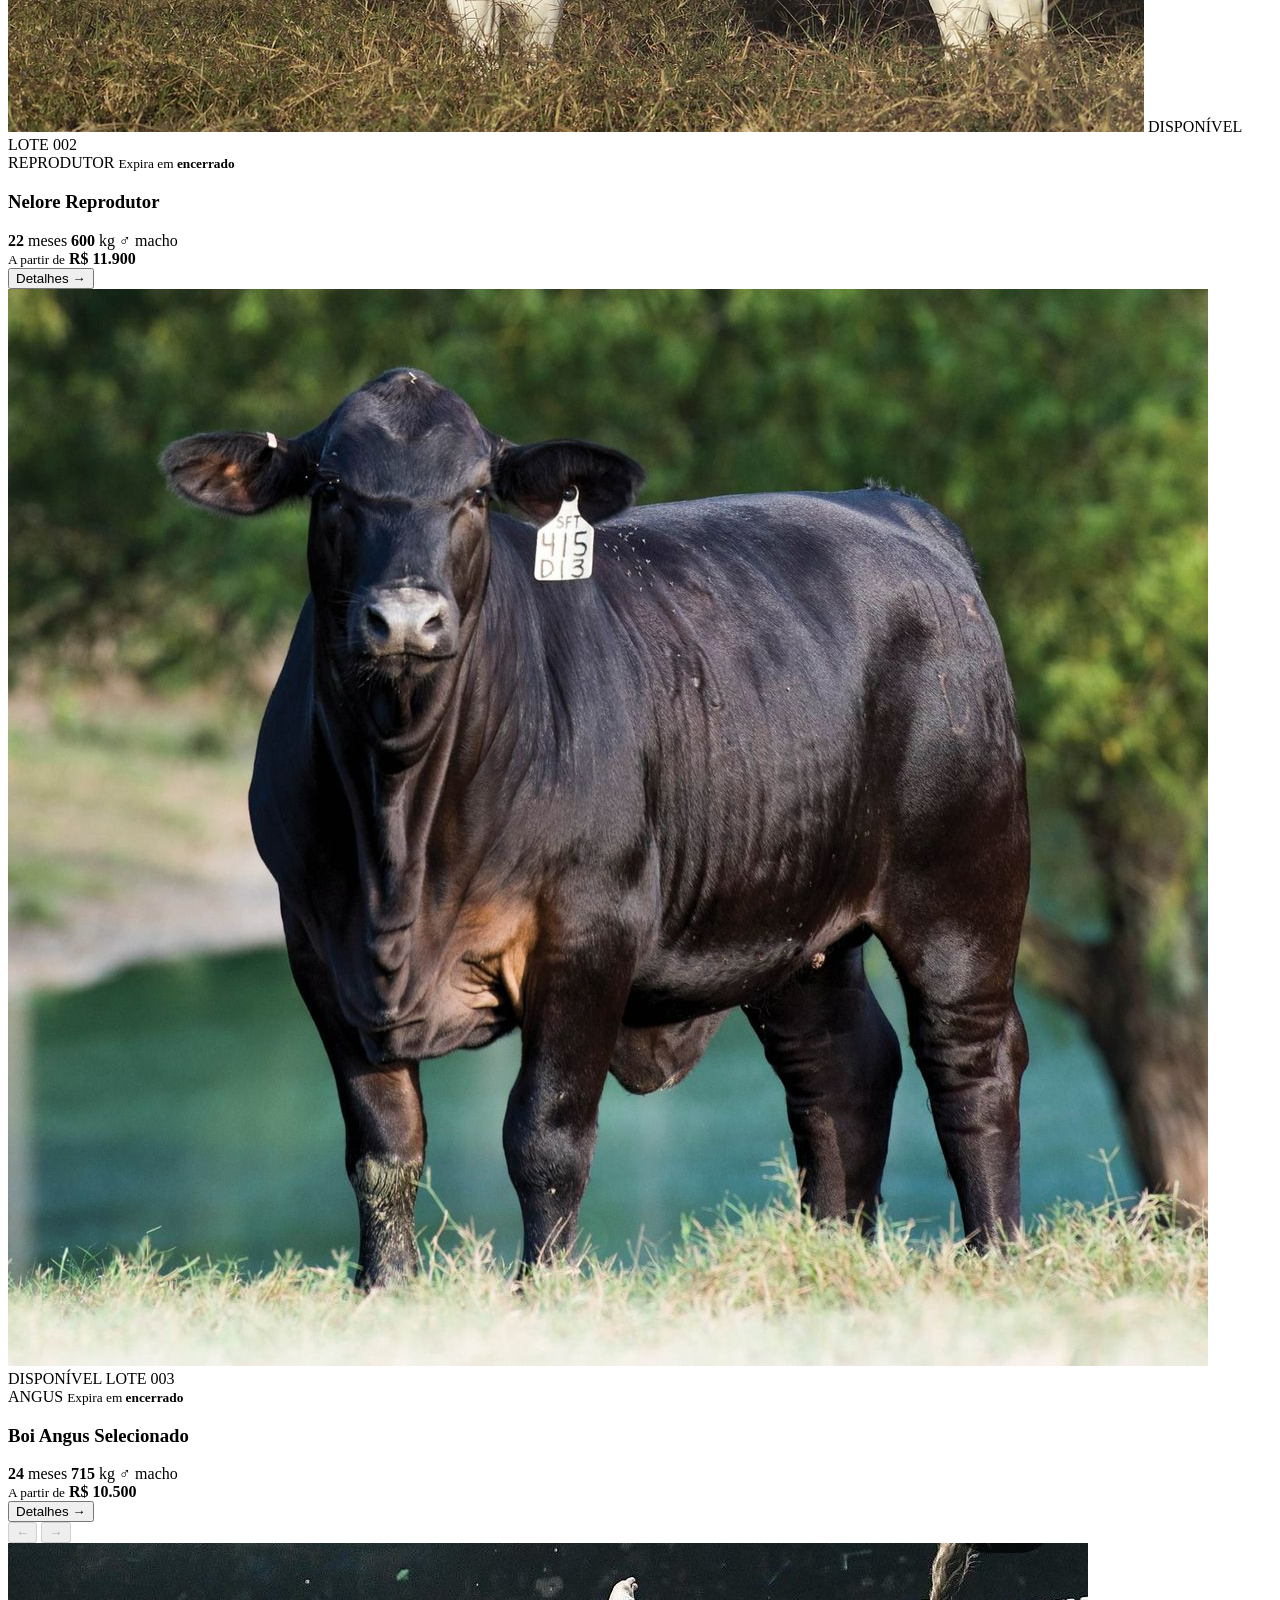
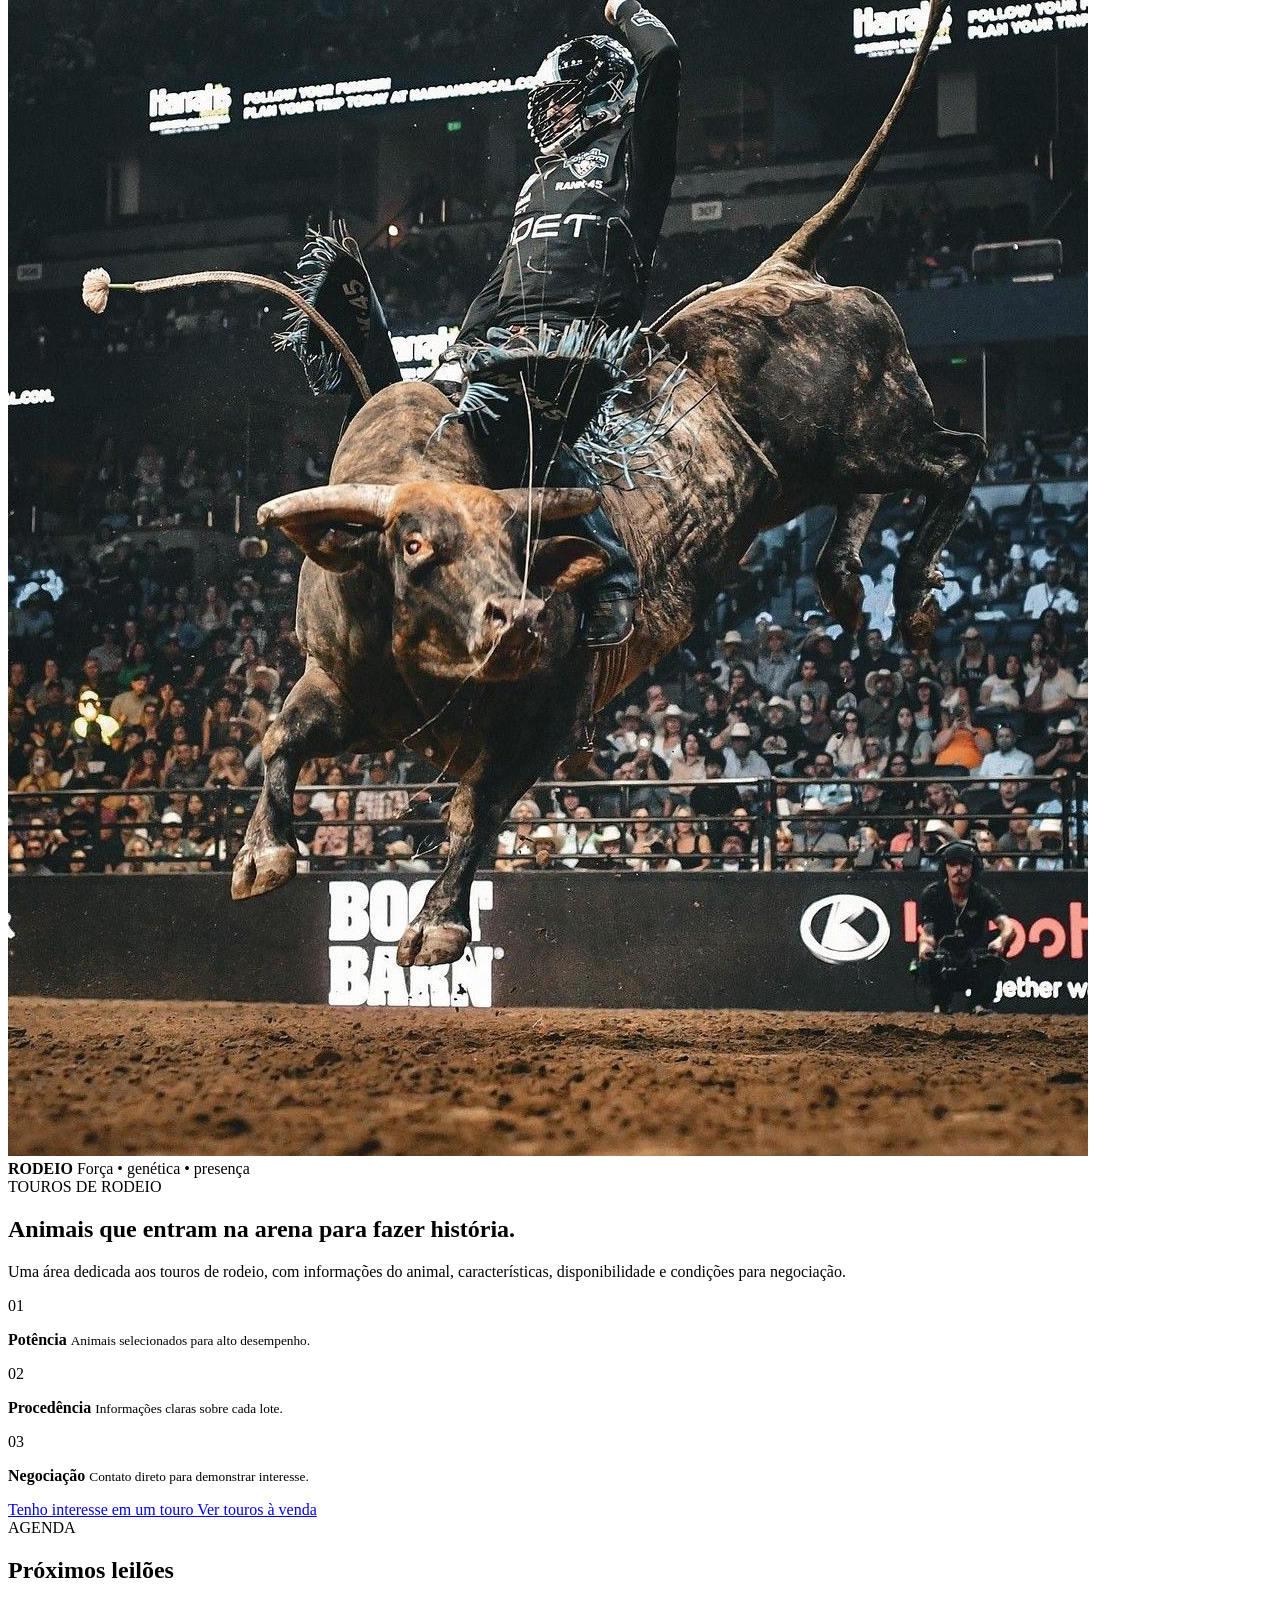
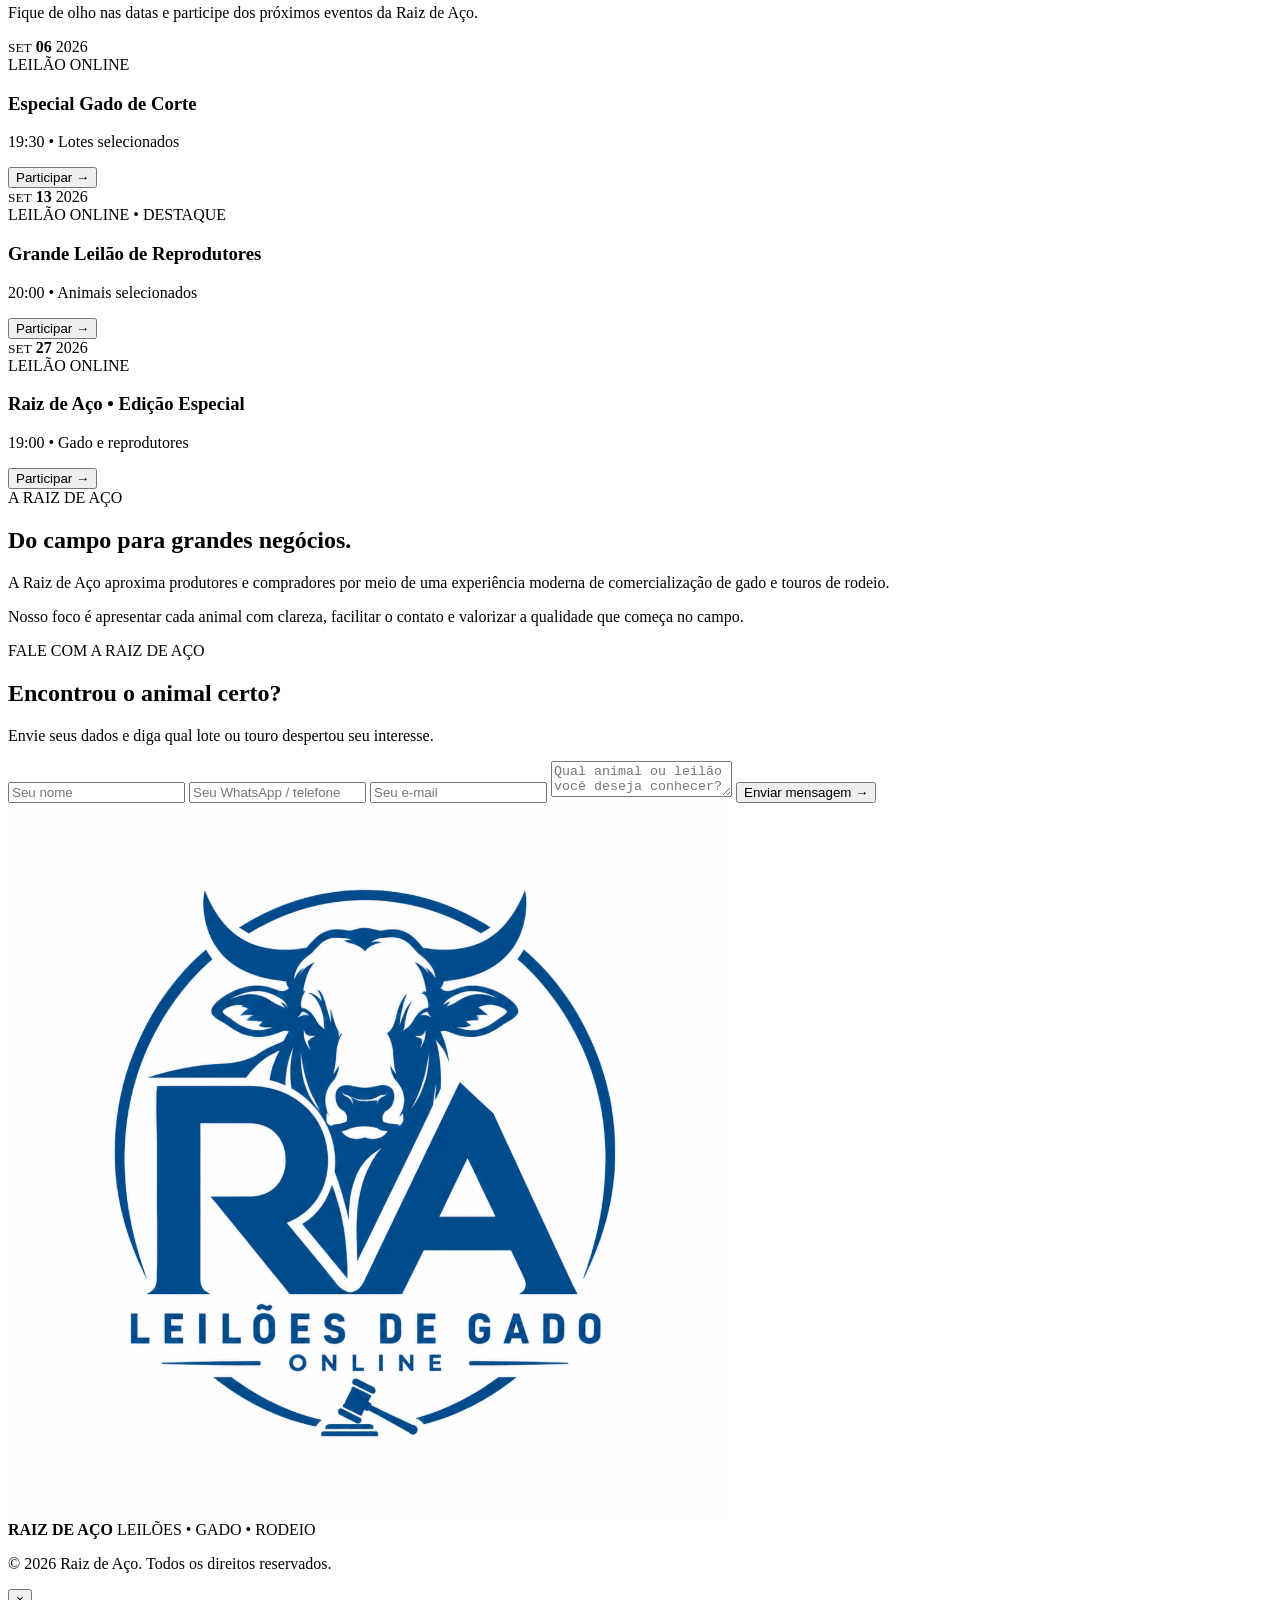
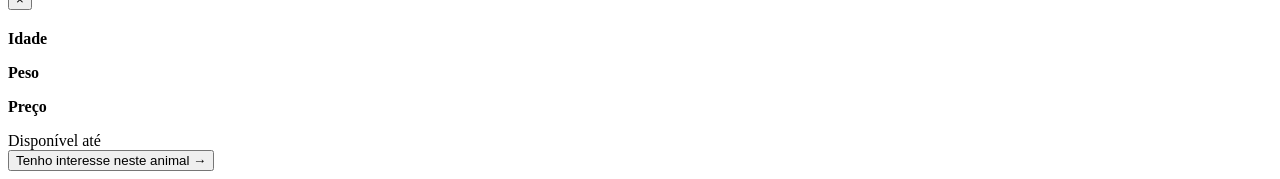
==== commit bf8d37aa: "Merge branch 'main' of https://github.com/engwilsonribeiro/tmu-1jbb-26-grp05 mescla com o trabalho d" ====
--- a/index.html
+++ b/index.html
@@ -35,6 +35,7 @@
     <a href="#leiloes">Leilões</a>
     <a href="#sobre">A Raiz de Aço</a>
     <a href="#contato">Contato</a>
+    <a href="ajuda.html">Ajuda</a>
   </nav>
 
   <a href="#gado" class="header-cta">Ver animais</a>
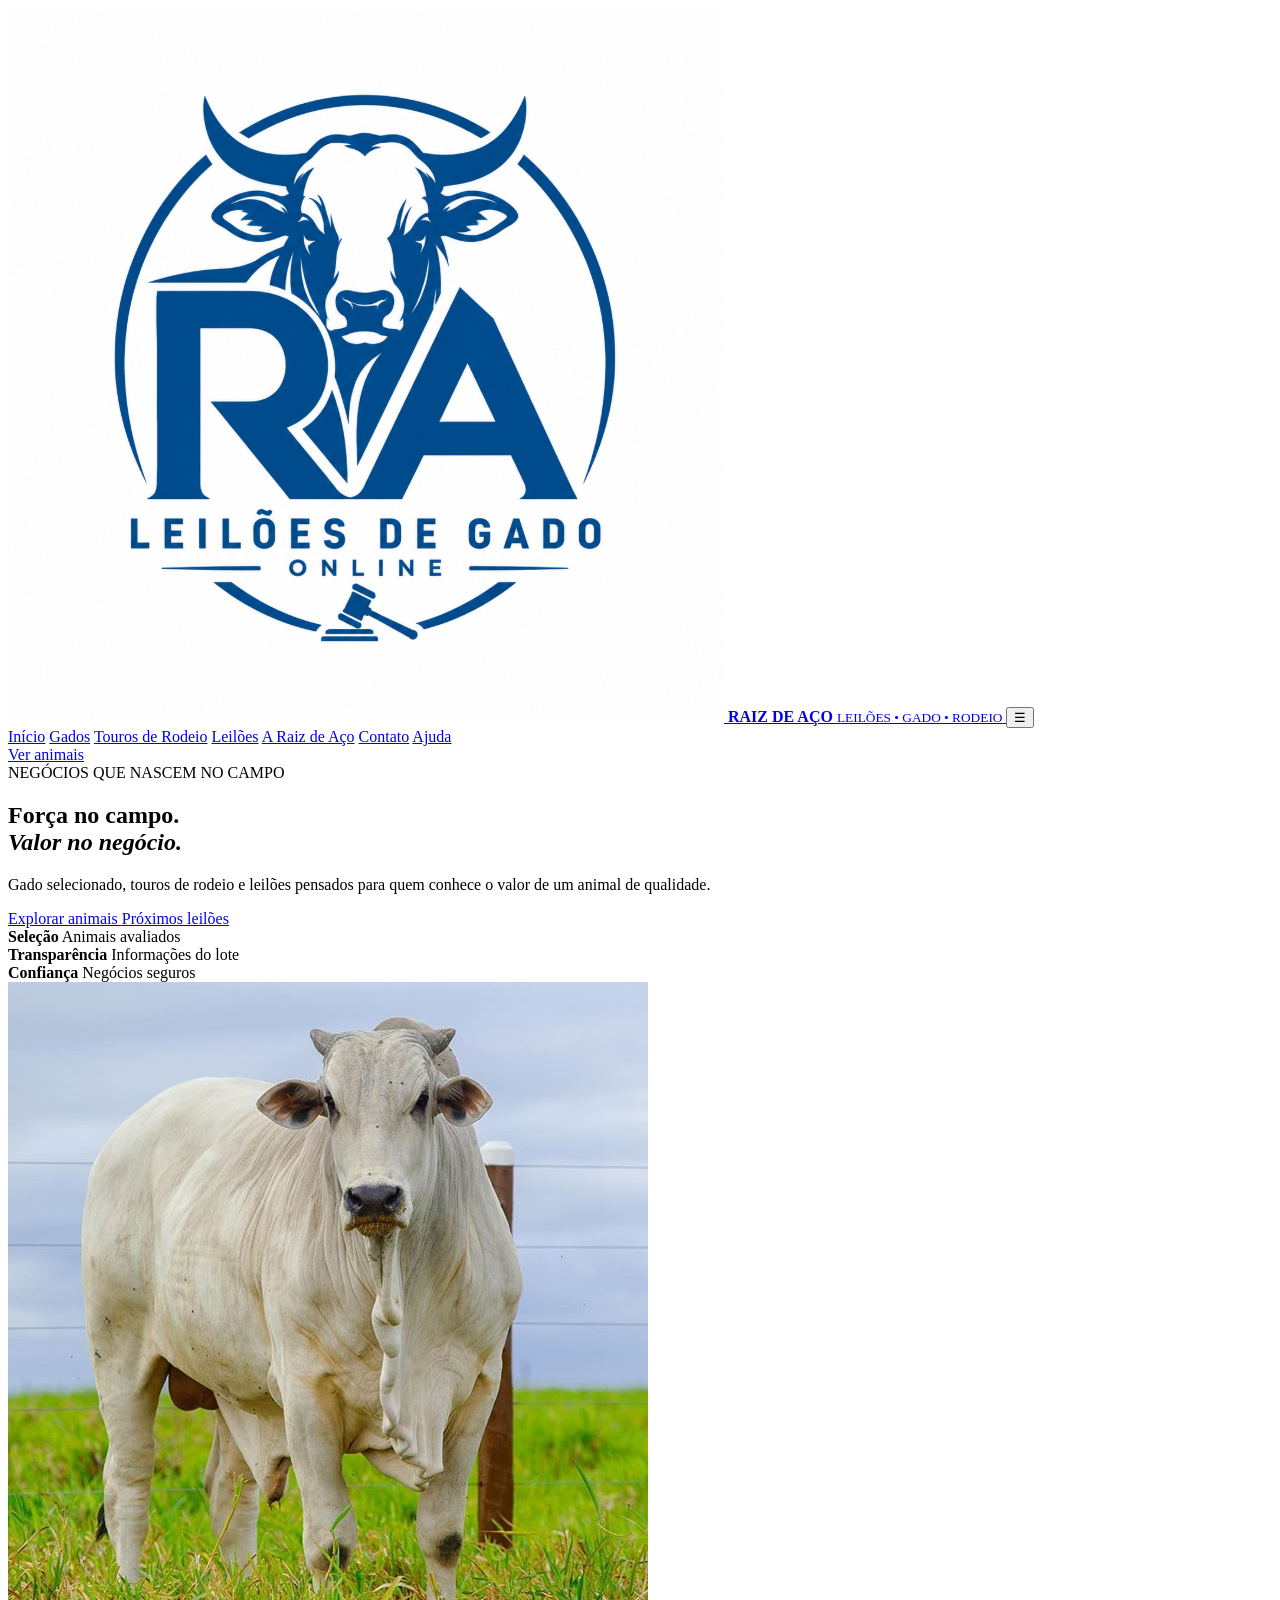
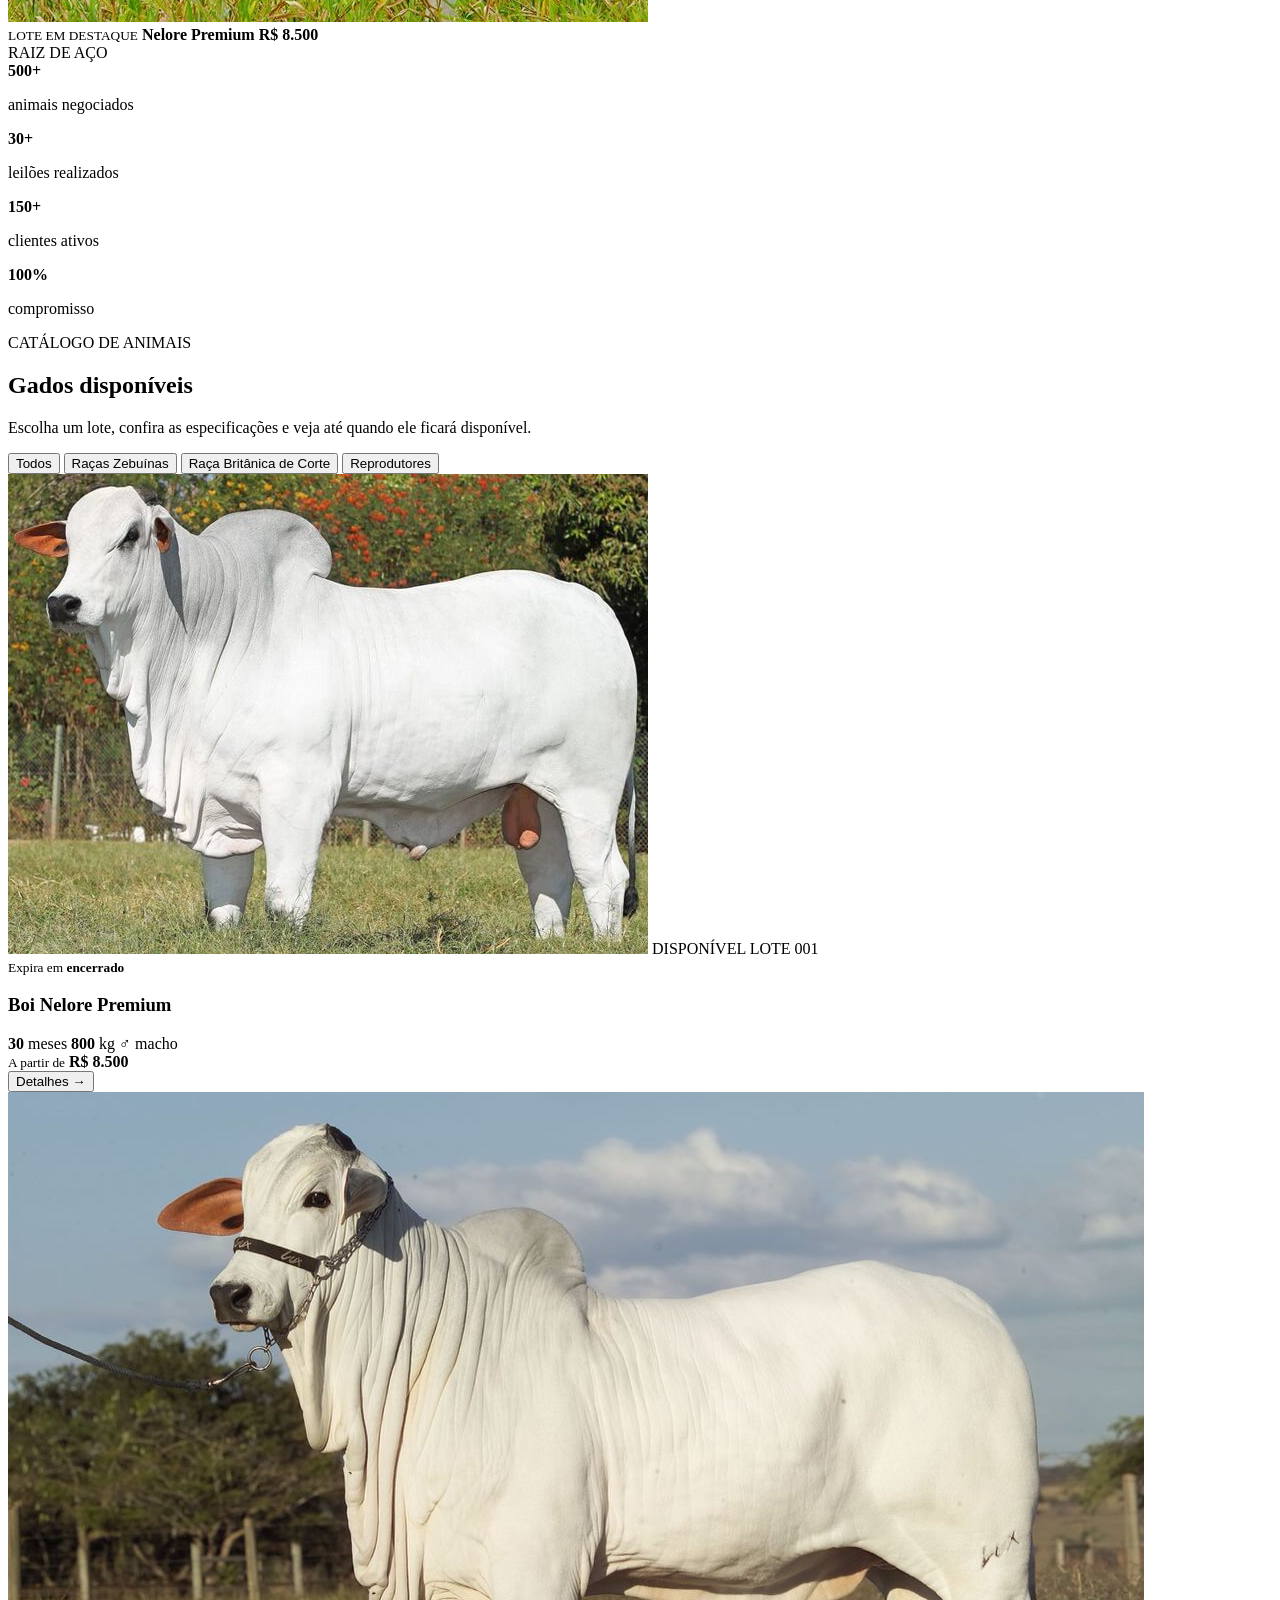
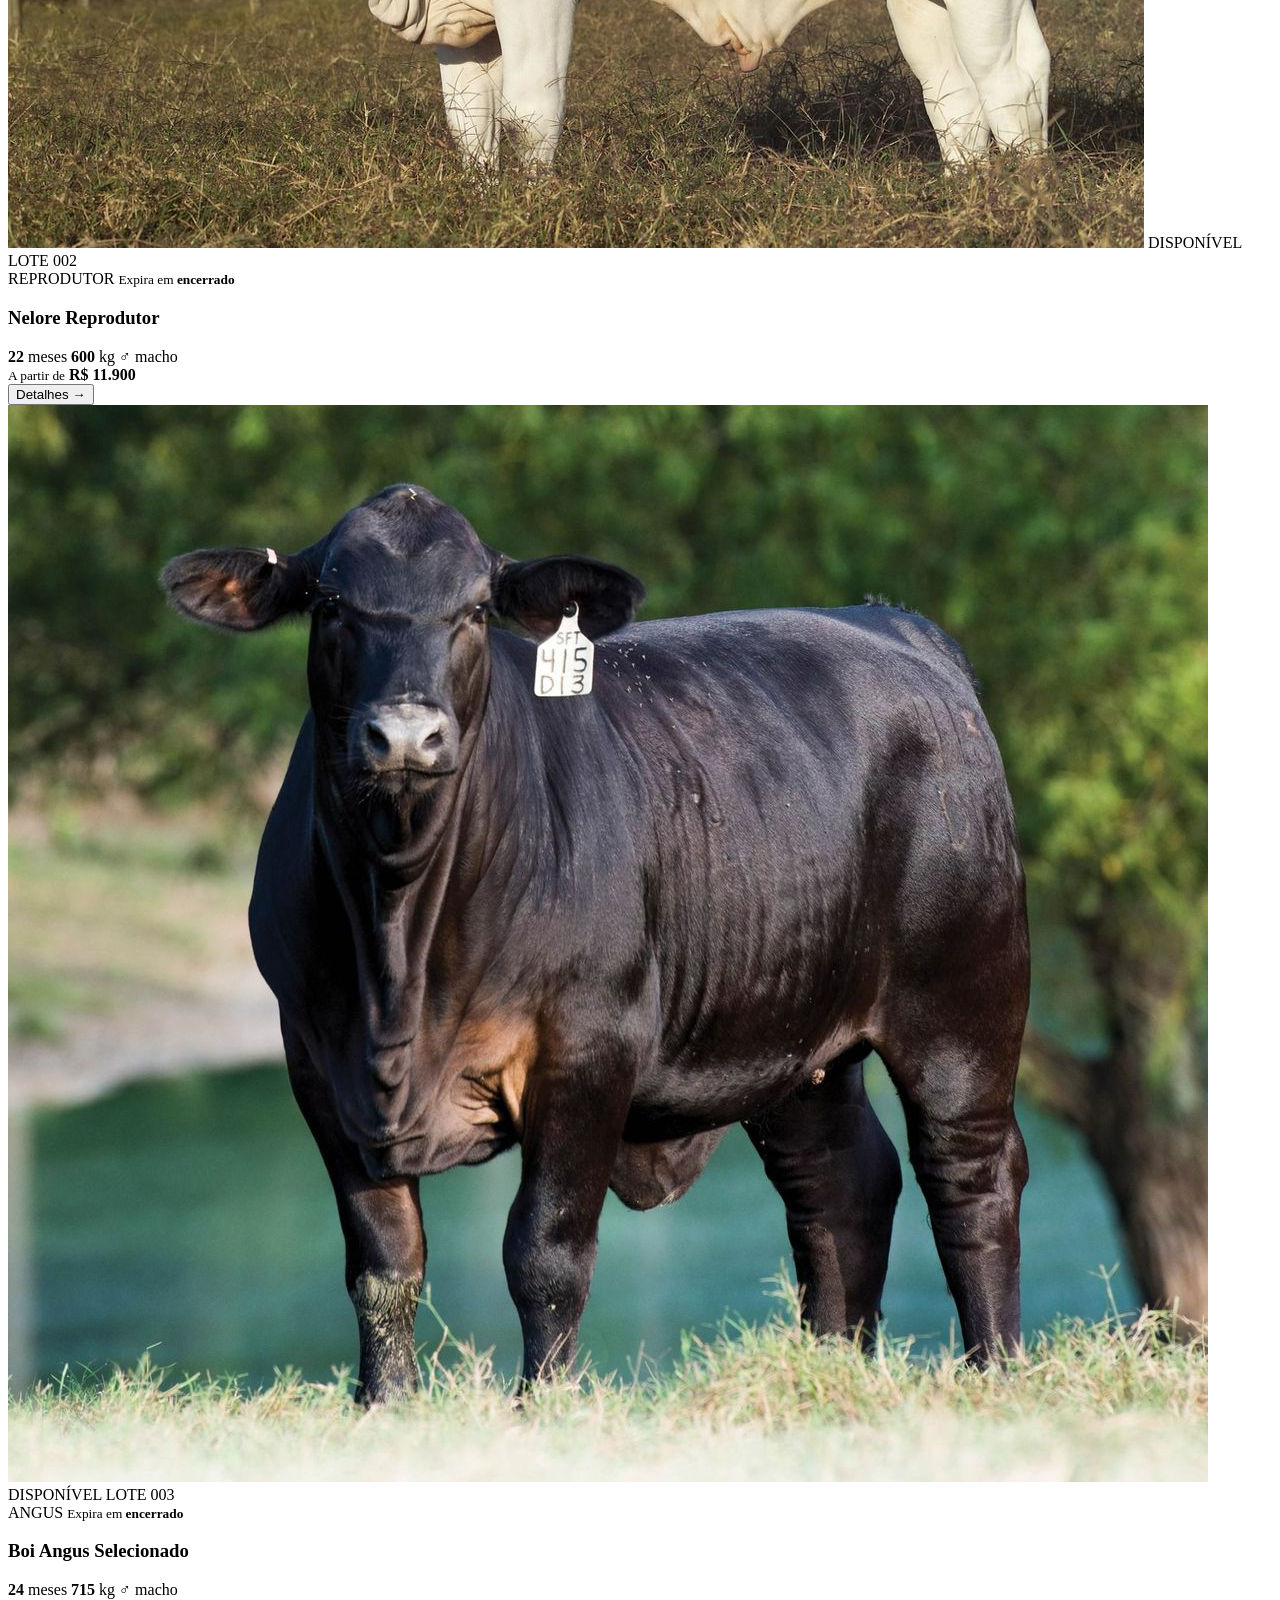
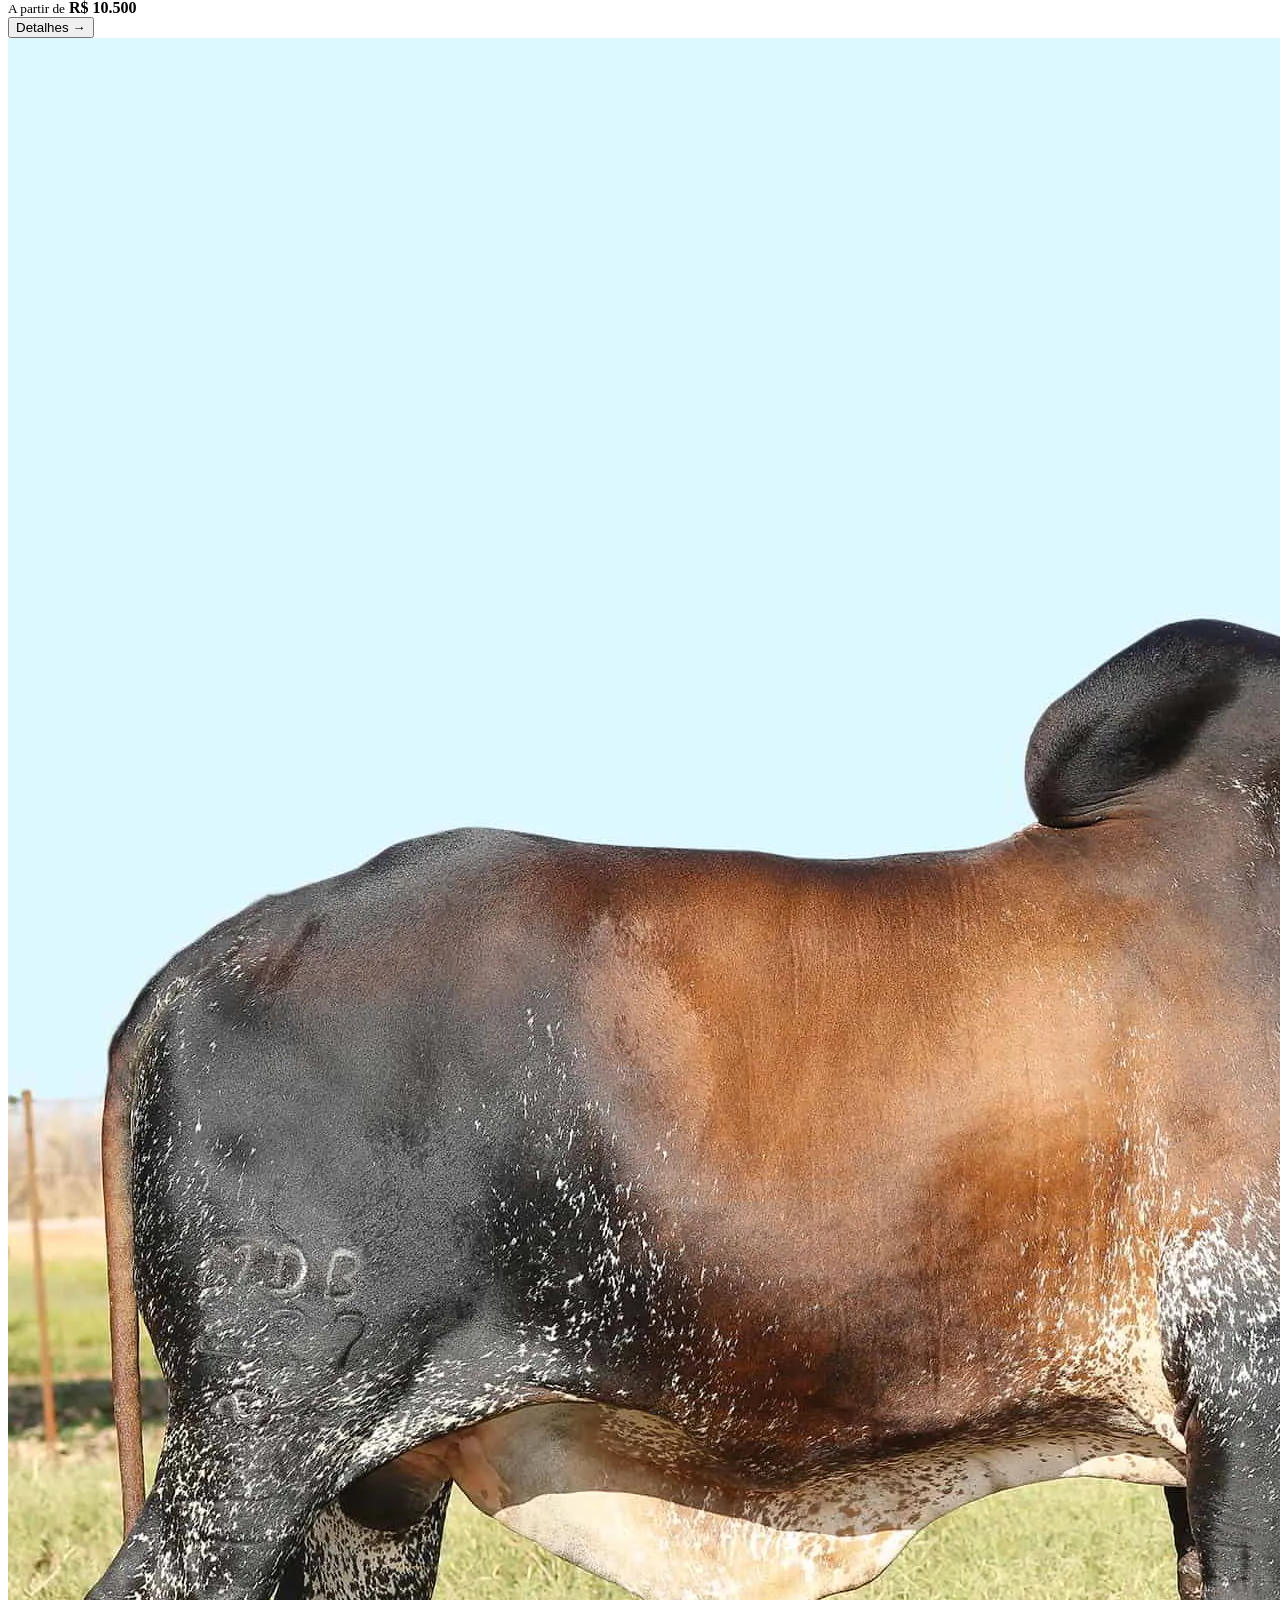
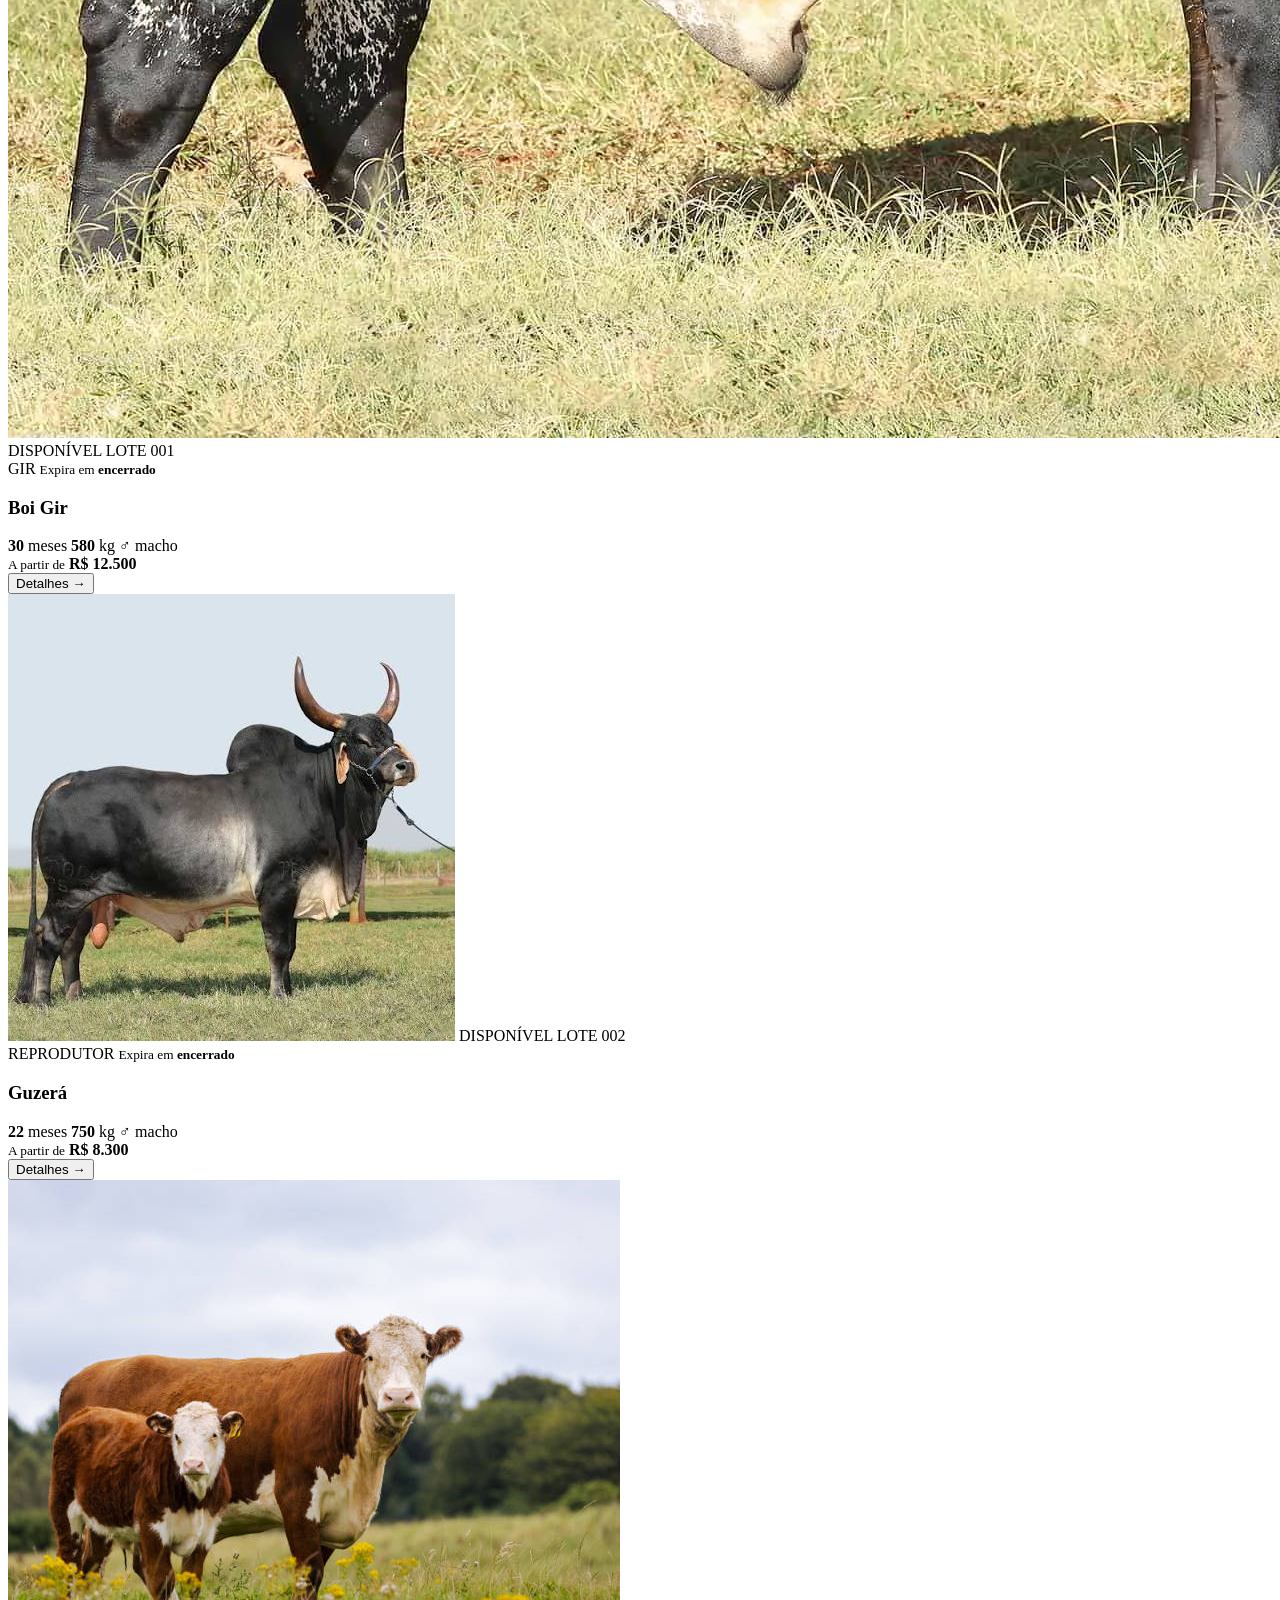
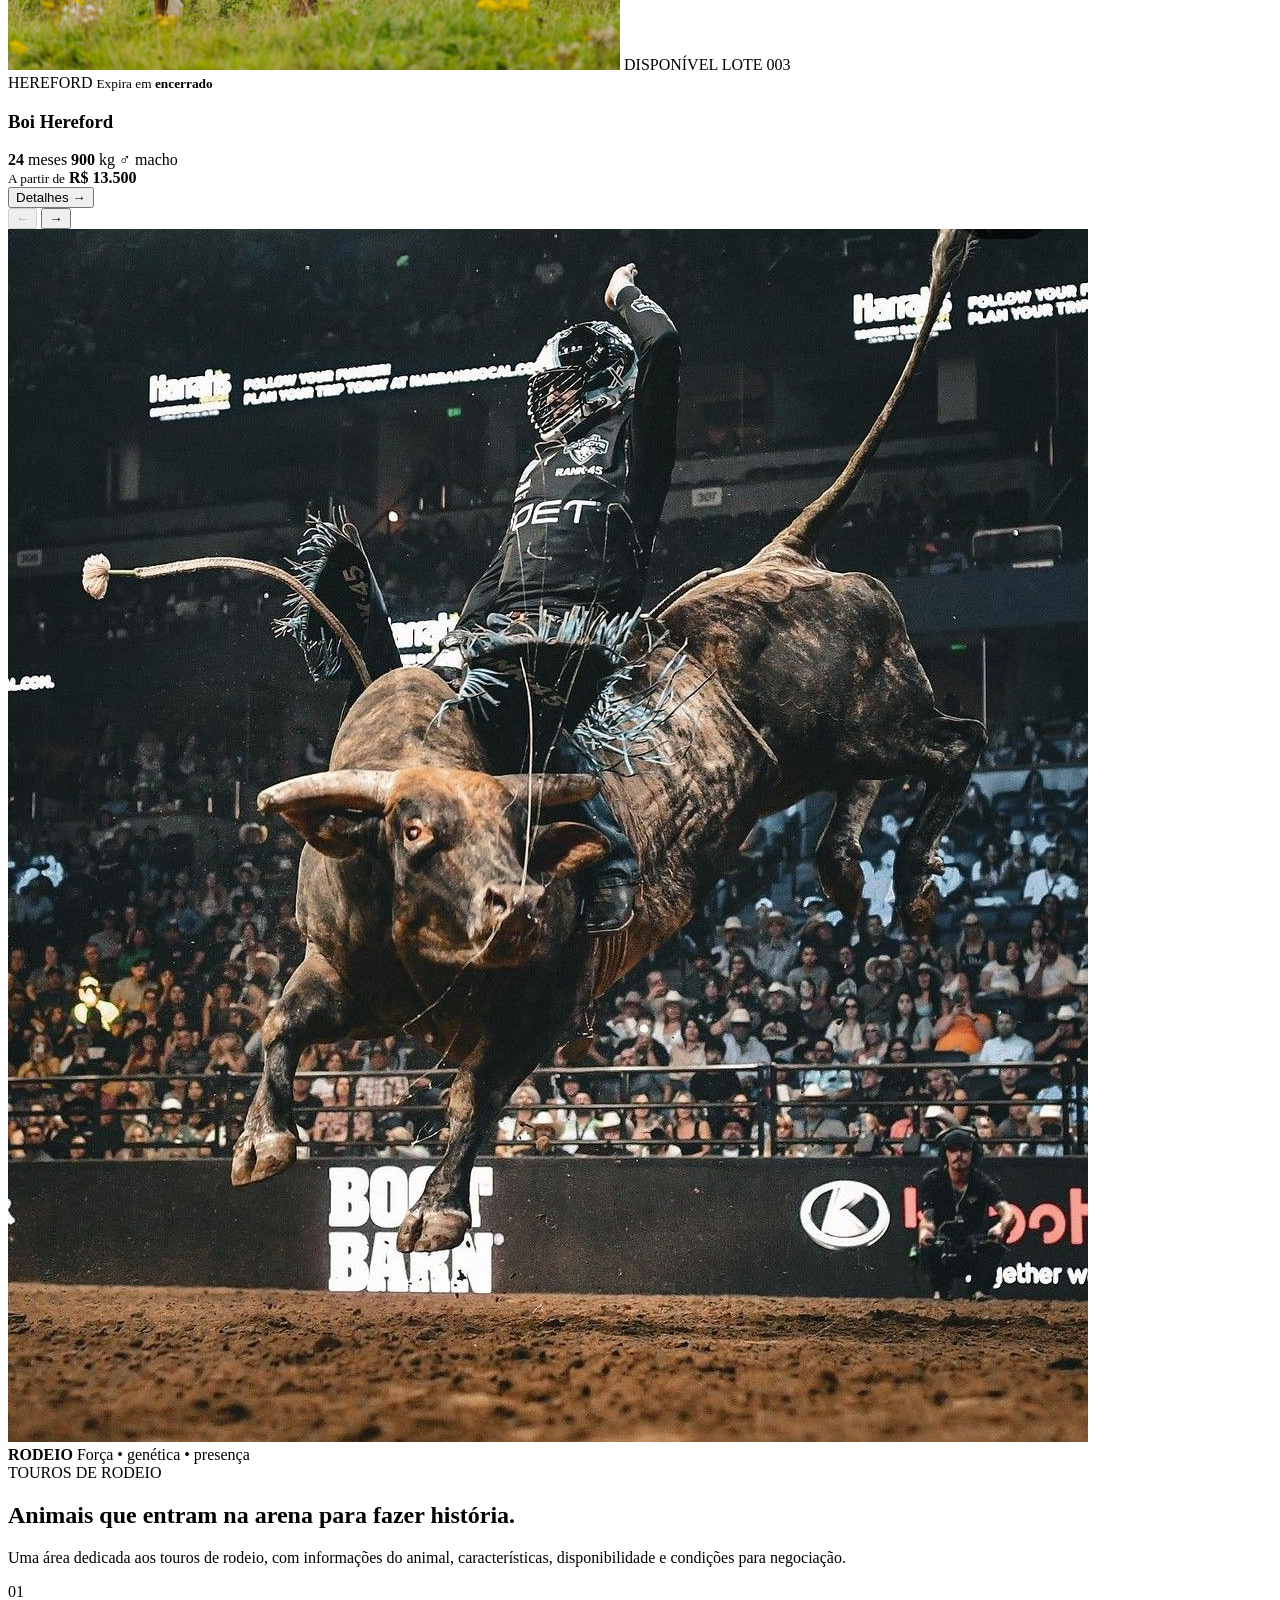
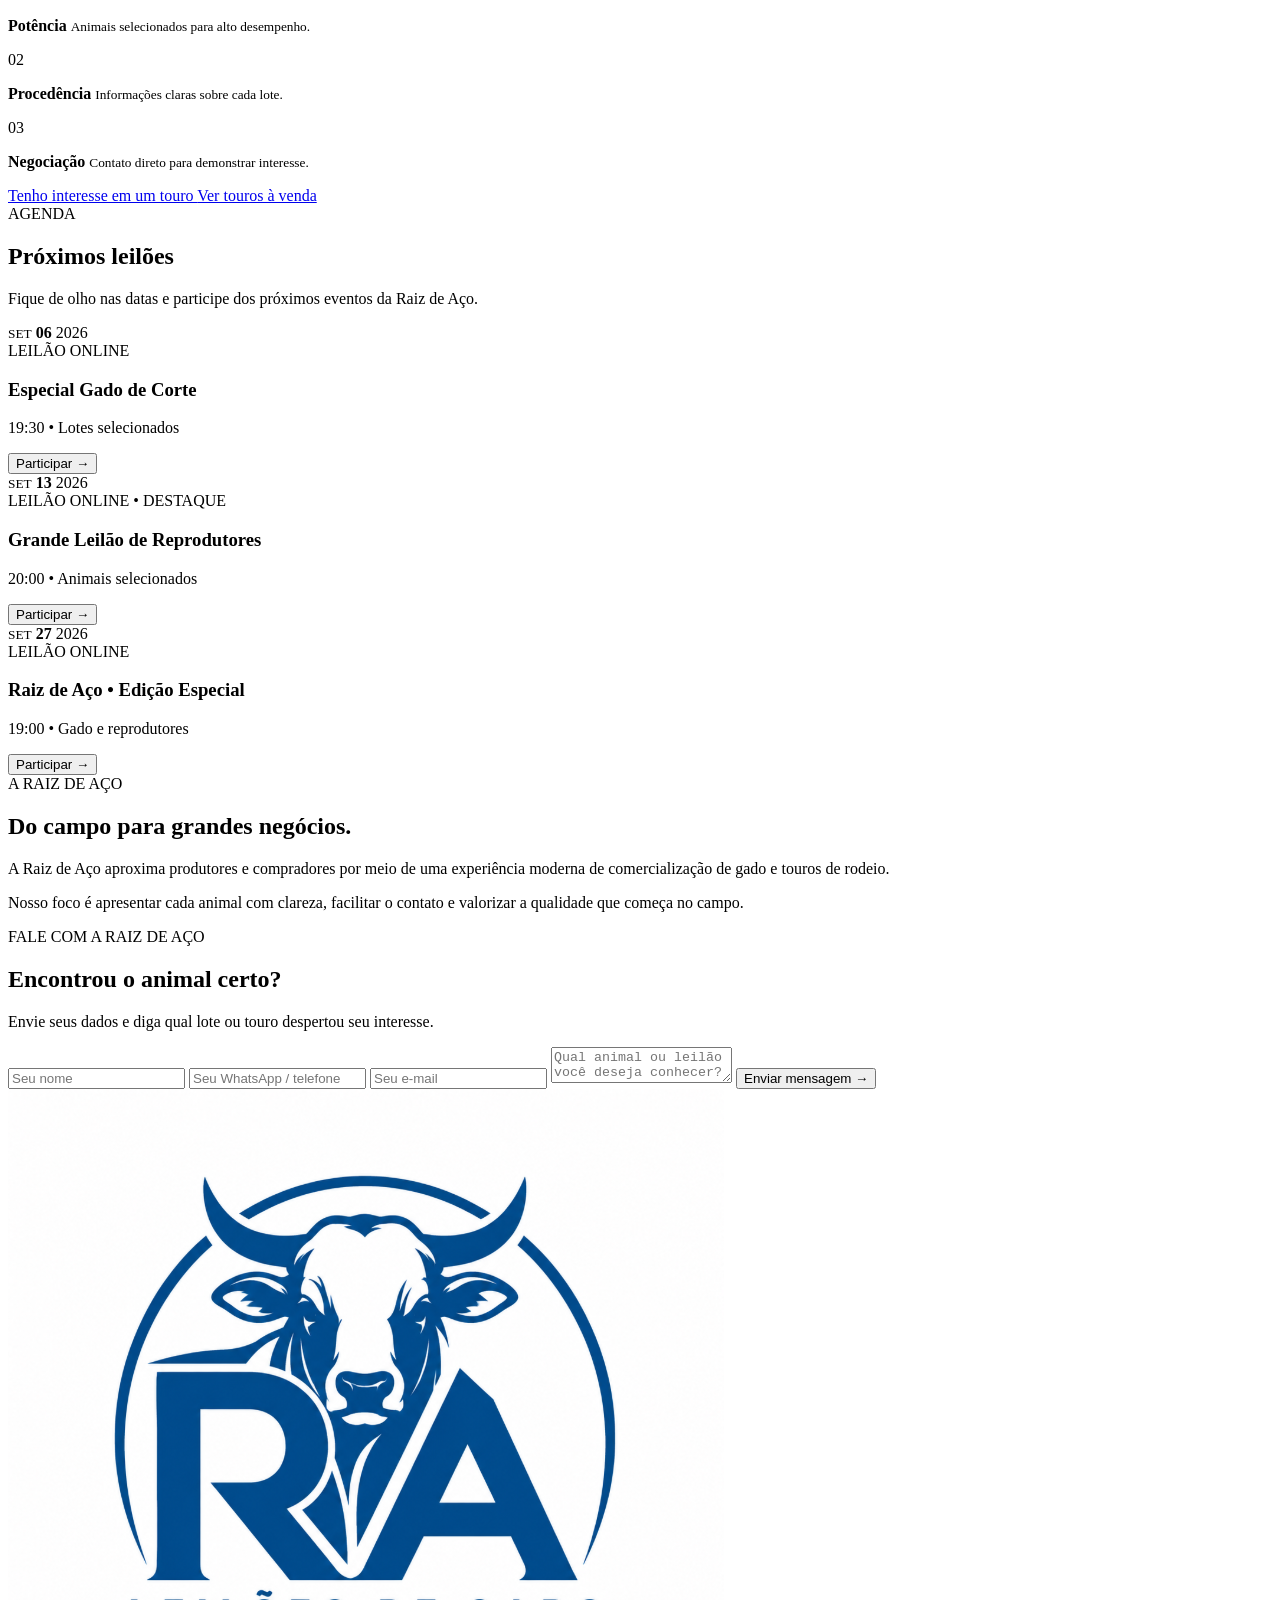
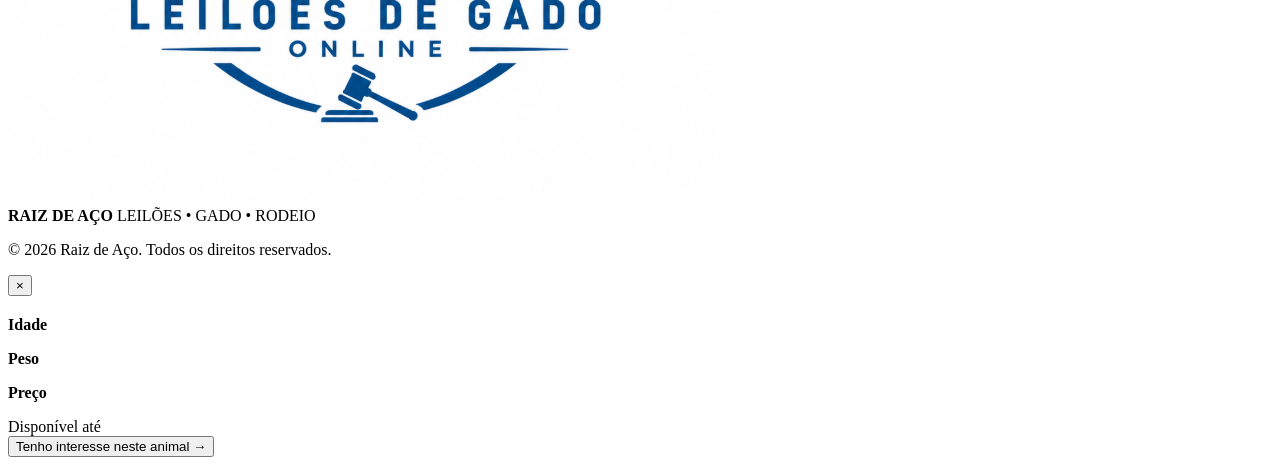
==== commit 19488d2a: "atualizações de fotos" ====
--- a/index.html
+++ b/index.html
@@ -95,7 +95,7 @@
       <div class="hero-ring"></div>
 
       <div class="hero-image">
-        <img src="assets/imagens/gado1P.jpg" alt="Nelore selecionado">
+        <img src="assets/imagens/gado1P.jpg" alt="Raças Zebuínas">
       </div>
 
       <div class="floating-card">
@@ -161,8 +161,8 @@
     <div class="filters">
 
       <button class="filter active" data-filter="todos">Todos</button>
-      <button class="filter" data-filter="nelore">Nelore</button>
-      <button class="filter" data-filter="angus">Angus</button>
+      <button class="filter" data-filter="Raças Zebuínas">Raças Zebuínas</button>
+      <button class="filter" data-filter="angus">Raça Britânica de Corte</button>
       <button class="filter" data-filter="reprodutor">Reprodutores</button>
 
     </div>
@@ -172,11 +172,11 @@
 
       <div class="animal-grid" id="animalTrack" aria-label="Carrossel de animais">
 
-      <article class="animal-card" data-category="nelore">
+      <article class="animal-card" data-category="Raças Zebuínas">
 
         <div class="animal-photo">
 
-          <img src="assets/imagens/gado1P.jpg" alt="Boi Nelore Premium">
+          <img src="assets/imagens/raça-Nelore.jpg" alt="Boi Nelore Premium">
 
           <span class="available">DISPONÍVEL</span>
           <span class="lot">LOTE 001</span>
@@ -186,7 +186,7 @@
         <div class="animal-body">
 
           <div class="animal-heading">
-            <span>NELORE</span>
+            <span></span>
 
             <small>
               Expira em
@@ -315,11 +315,11 @@
 
       </article>
 
-      <article class="animal-card" data-category="nelore">
+      <article class="animal-card" data-category="Raças Zebuínas">
 
         <div class="animal-photo">
 
-          <img src="assets/imagens/gado1P.jpg" alt="Boi Nelore Premium">
+          <img src="assets/imagens/gir.webp" alt="Boi Nelore Premium">
 
           <span class="available">DISPONÍVEL</span>
           <span class="lot">LOTE 001</span>
@@ -329,7 +329,7 @@
         <div class="animal-body">
 
           <div class="animal-heading">
-            <span>NELORE</span>
+            <span>GIR</span>
 
             <small>
               Expira em
@@ -337,11 +337,11 @@
             </small>
           </div>
 
-          <h3>Boi Nelore Premium</h3>
+          <h3>Boi Gir</h3>
 
           <div class="specs">
             <span><b>30</b> meses</span>
-            <span><b>800</b> kg</span>
+            <span><b>580</b> kg</span>
             <span><b>♂</b> macho</span>
           </div>
 
@@ -349,10 +349,10 @@
 
             <div>
               <small>A partir de</small>
-              <strong>R$ 8.500</strong>
+              <strong>R$ 12.500</strong>
             </div>
 
-            <button onclick="openAnimal('Boi Nelore Premium','Nelore','24 meses','520 kg','R$ 8.500','assets/imagens/nelore_premium.jpg','15/09/2026')">
+            <button onclick="openAnimal('Boi Gir','Gir','30 meses','580 kg','R$ 12.500','assets/imagens/gir.jpg','15/09/2026')">
               Detalhes →
             </button>
 
@@ -367,7 +367,7 @@
 
         <div class="animal-photo">
 
-          <img src="assets/imagens/gado1R.jpg" alt="Nelore Reprodutor">
+          <img src="assets/imagens/guzerá.jfif" alt="Guzerá">
 
           <span class="available">DISPONÍVEL</span>
           <span class="lot">LOTE 002</span>
@@ -385,11 +385,11 @@
             </small>
           </div>
 
-          <h3>Nelore Reprodutor</h3>
+          <h3>Guzerá</h3>
 
           <div class="specs">
             <span><b>22</b> meses</span>
-            <span><b>600</b> kg</span>
+            <span><b>750</b> kg</span>
             <span><b>♂</b> macho</span>
           </div>
 
@@ -397,10 +397,10 @@
 
             <div>
               <small>A partir de</small>
-              <strong>R$ 11.900</strong>
+              <strong>R$ 8.300</strong>
             </div>
 
-            <button onclick="openAnimal('Nelore Reprodutor','Nelore','30 meses','610 kg','R$ 11.900','assets/imagens/nelore_reprodutor.jpg','20/09/2026')">
+            <button onclick="openAnimal('Guzerá','Guzerá','22 meses','750 kg','R$ 8.300','assets/imagens/guzera.jpg','20/09/2026')">
               Detalhes →
             </button>
 
@@ -415,7 +415,7 @@
 
         <div class="animal-photo">
 
-          <img src="assets/imagens/angus1.jpg" alt="Boi Angus Selecionado">
+          <img src="assets/imagens/hereford.jpg" alt="Boi Hereford">
 
           <span class="available">DISPONÍVEL</span>
           <span class="lot">LOTE 003</span>
@@ -425,7 +425,7 @@
         <div class="animal-body">
 
           <div class="animal-heading">
-            <span>ANGUS</span>
+            <span>HEREFORD</span>
 
             <small>
               Expira em
@@ -433,11 +433,11 @@
             </small>
           </div>
 
-          <h3>Boi Angus Selecionado</h3>
+          <h3>Boi Hereford</h3>
 
           <div class="specs">
             <span><b>24</b> meses</span>
-            <span><b>715</b> kg</span>
+            <span><b>900</b> kg</span>
             <span><b>♂</b> macho</span>
           </div>
 
@@ -445,10 +445,10 @@
 
             <div>
               <small>A partir de</small>
-              <strong>R$ 10.500</strong>
+              <strong>R$ 13.500</strong>
             </div>
 
-            <button onclick="openAnimal('Boi Angus Selecionado','Angus','26 meses','570 kg','R$ 10.500','assets/imagens/boi_angus_selecionado.jpg','25/09/2026')">
+            <button onclick="openAnimal('Boi Hereford','Hereford','24 meses','900 kg','R$ 13.500','assets/imagens/boi_hereford.jpg','25/09/2026')">
               Detalhes →
             </button>
 
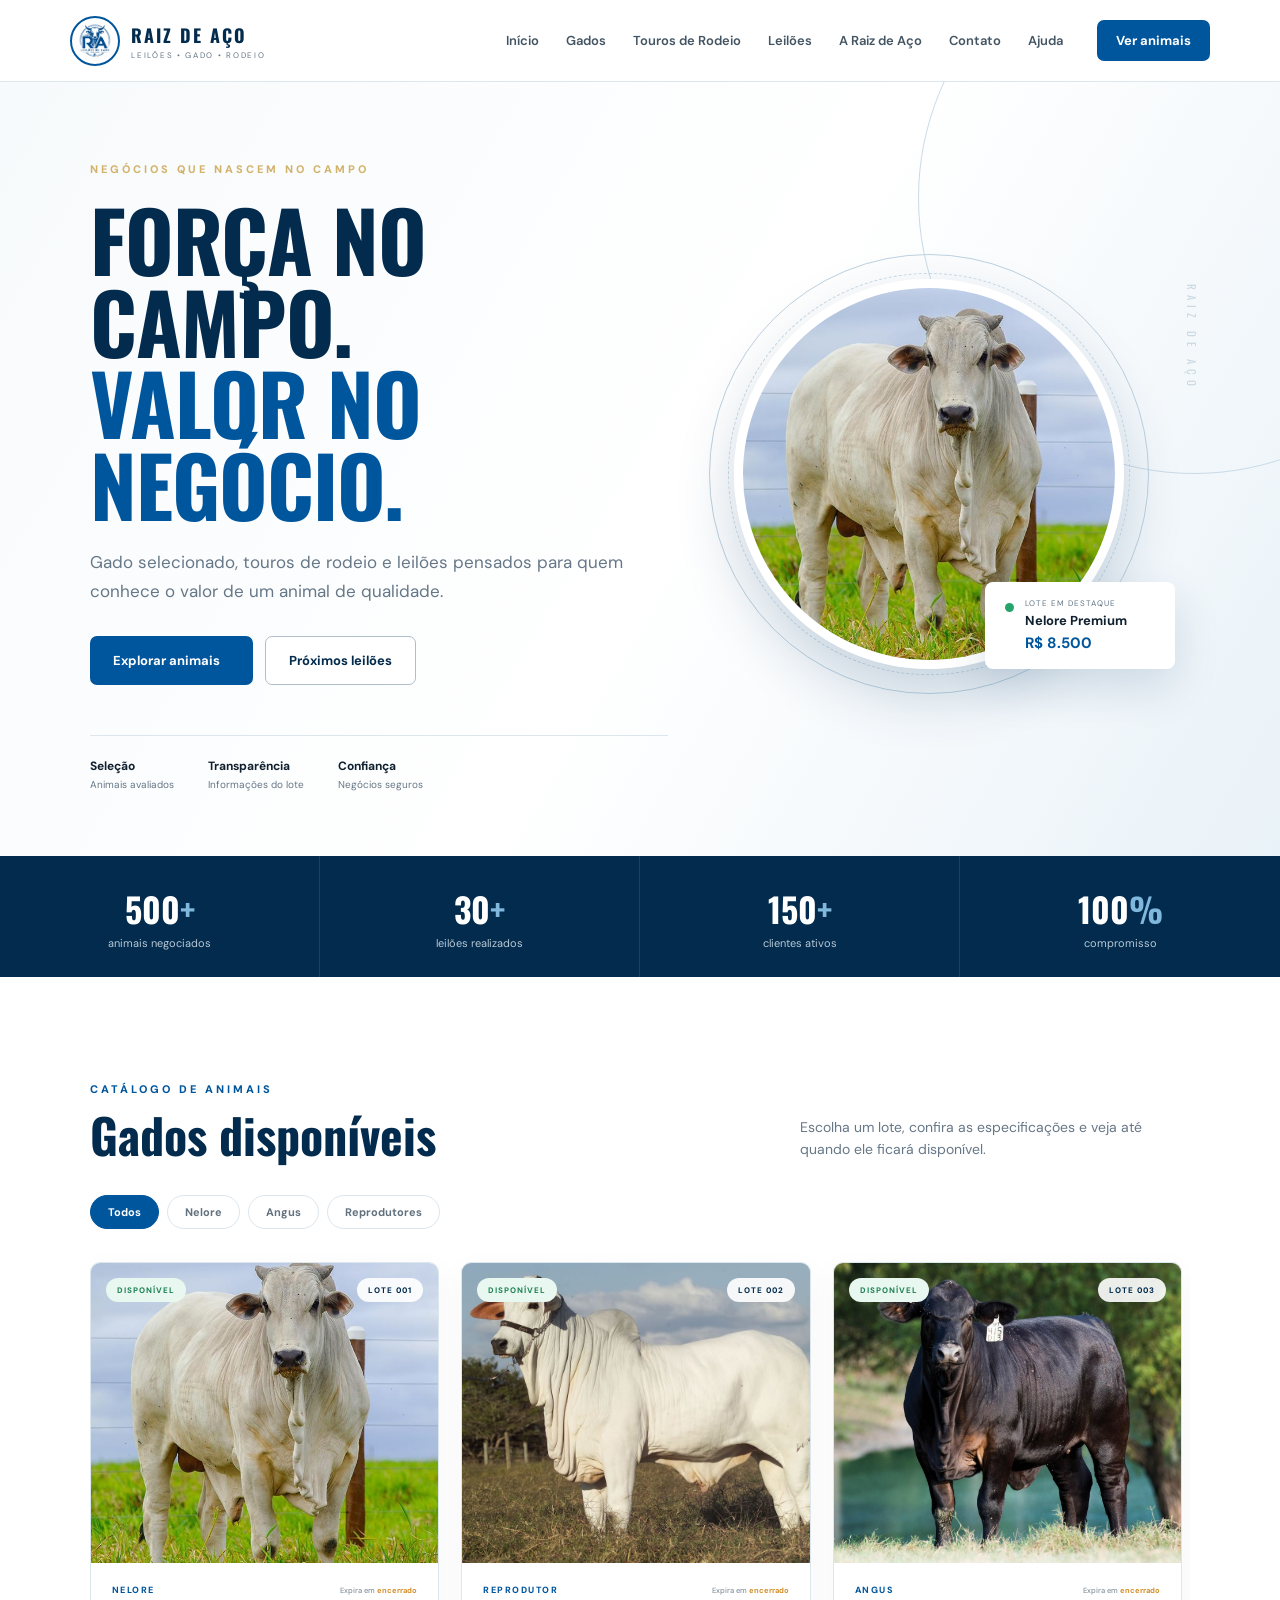
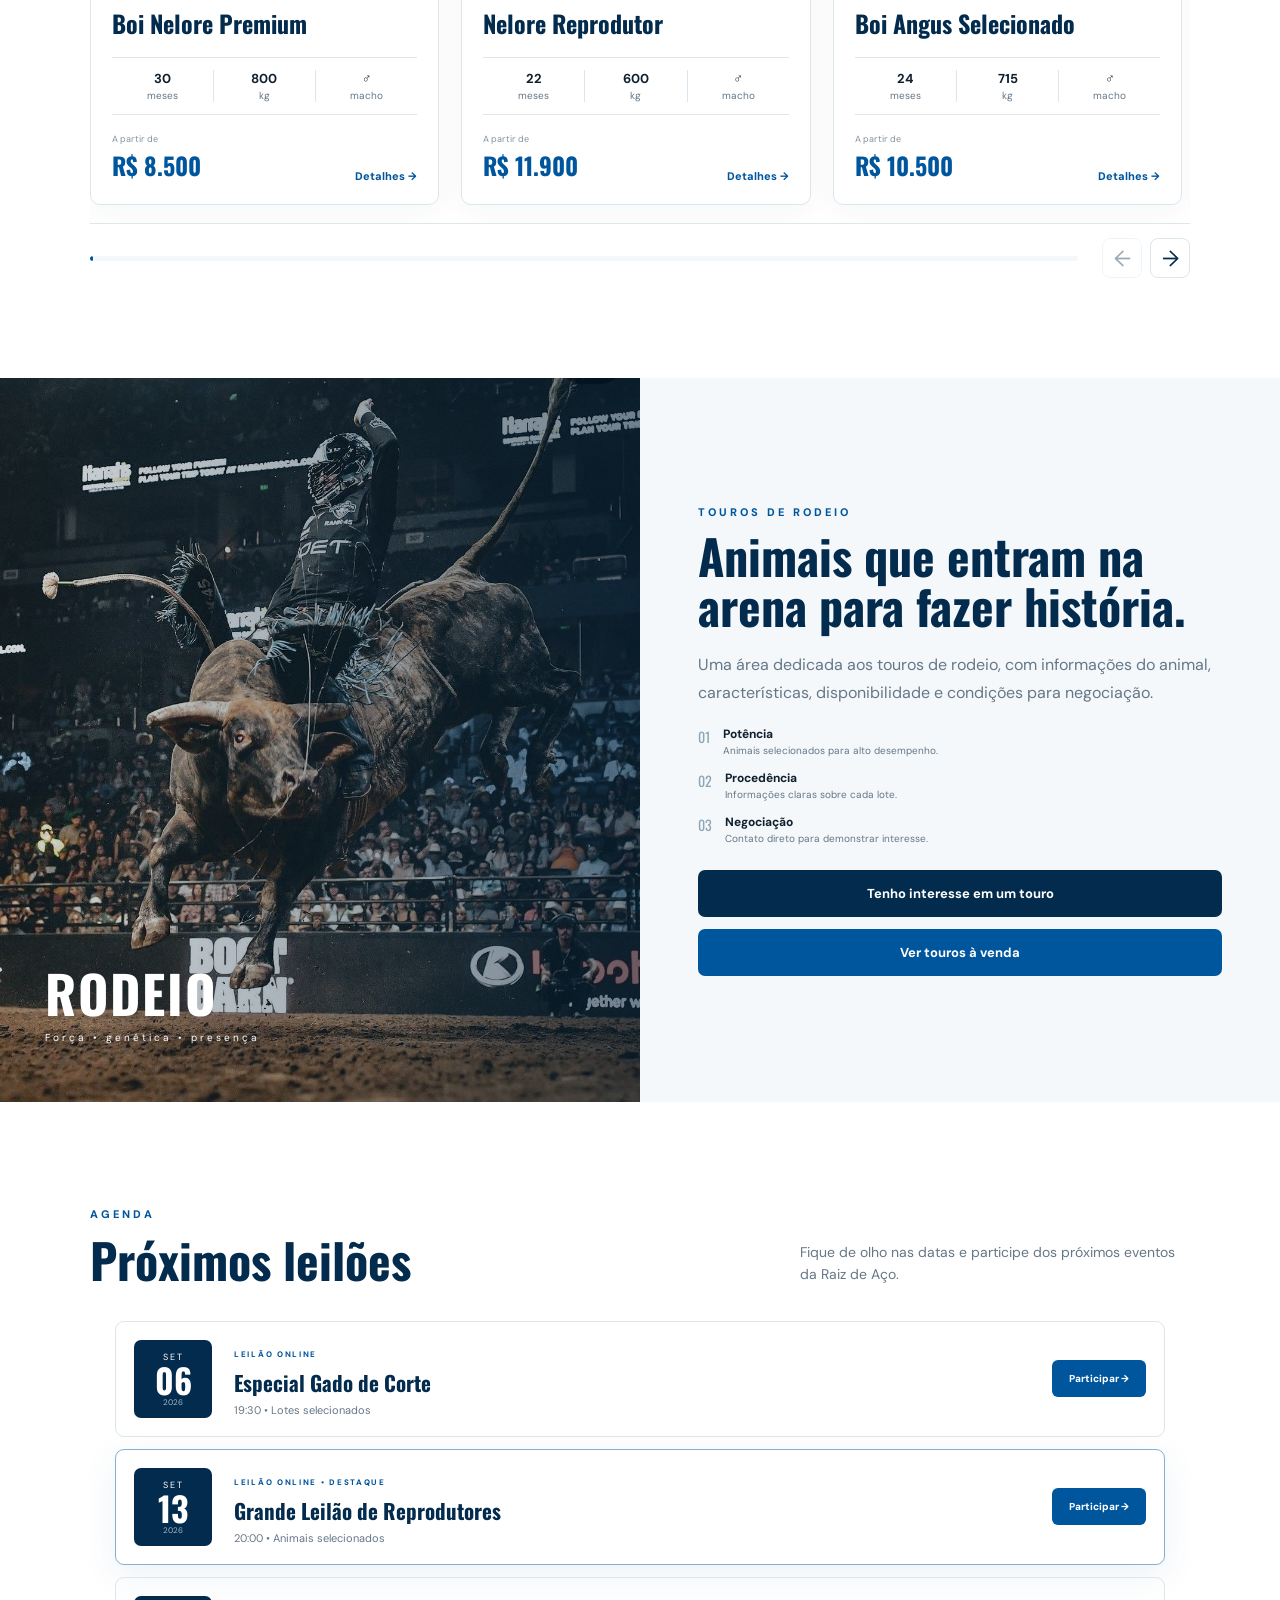
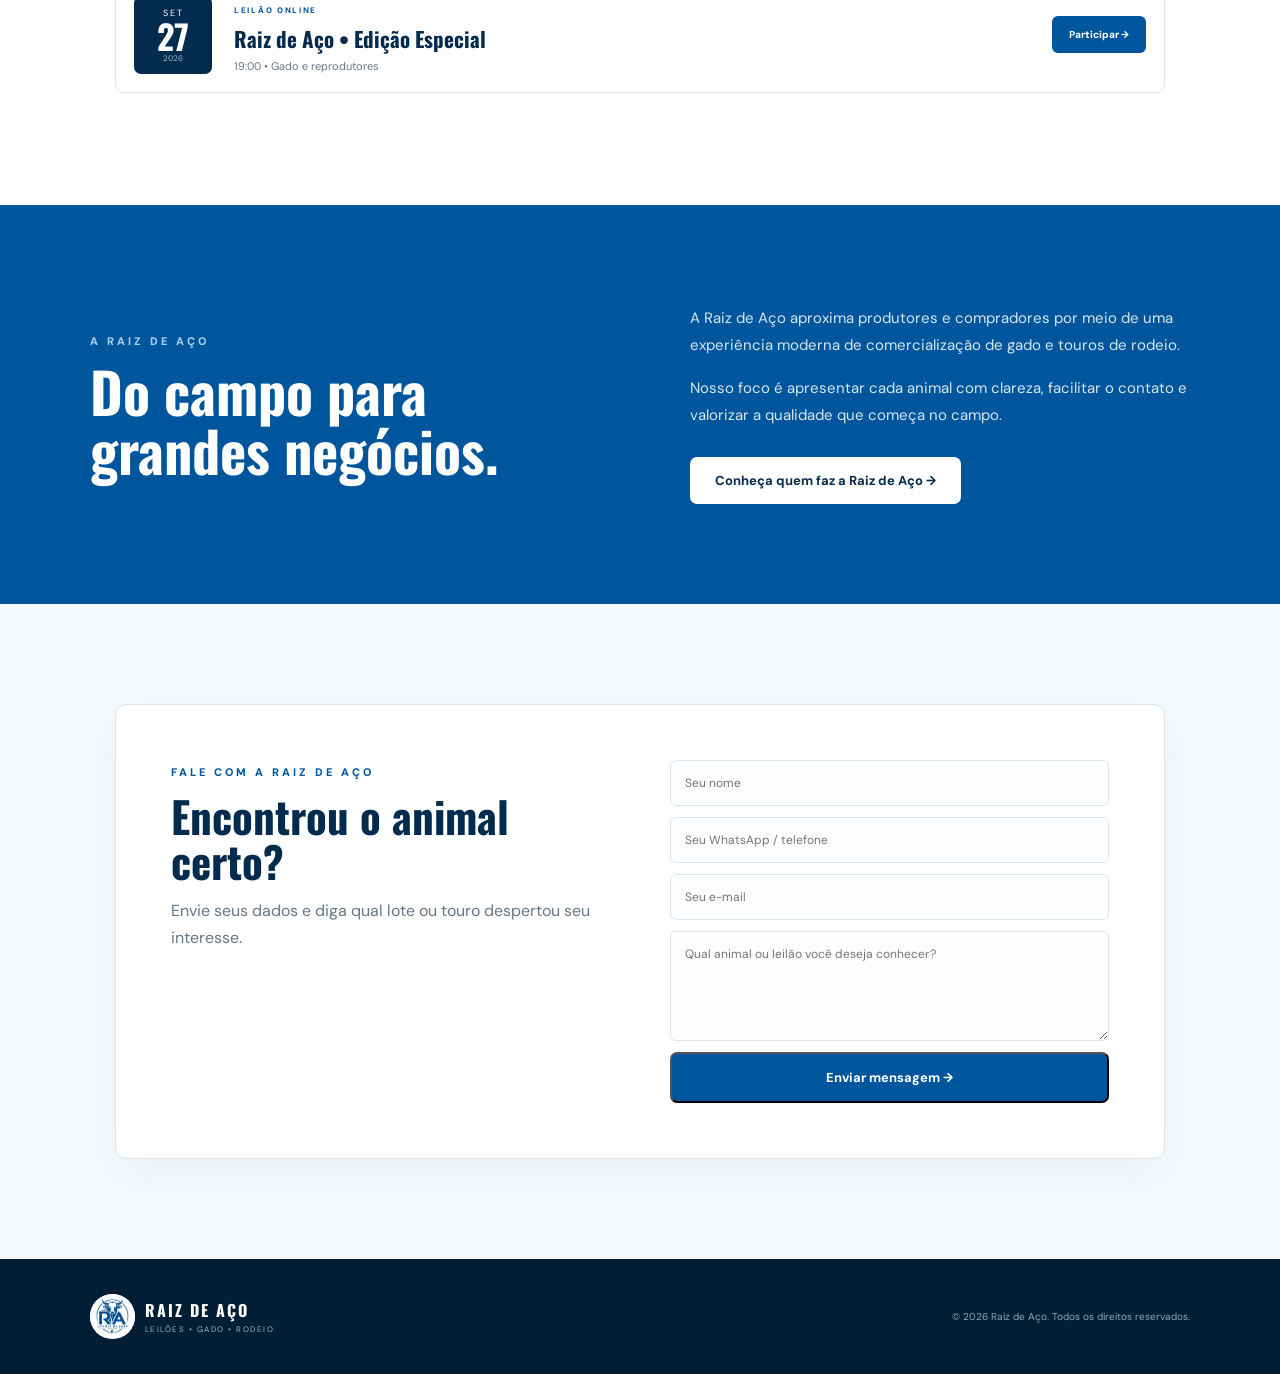
==== commit 8c92f7b8: "implementação da página sobre nós" ====
--- a/index.html
+++ b/index.html
@@ -1,5 +1,6 @@
 <!DOCTYPE html>
 <html lang="pt-BR">
+
 <head>
   <meta charset="UTF-8">
   <meta name="viewport" content="width=device-width, initial-scale=1.0">
@@ -8,775 +9,795 @@
 
   <link rel="preconnect" href="https://fonts.googleapis.com">
   <link rel="preconnect" href="https://fonts.gstatic.com" crossorigin>
-  <link href="https://fonts.googleapis.com/css2?family=DM+Sans:wght@400;500;600;700&family=Oswald:wght@500;600;700&display=swap" rel="stylesheet">
+  <link
+    href="https://fonts.googleapis.com/css2?family=DM+Sans:wght@400;500;600;700&family=Oswald:wght@500;600;700&display=swap"
+    rel="stylesheet">
 
   <link rel="stylesheet" href="./assets/CSS/style.css">
+  <link rel="stylesheet" href="./assets/CSS/button.css">
+
+
+  <style>
+    
+  </style>
+
 </head>
 
 <body>
 
-<header class="header">
-
-  <a href="#inicio" class="brand">
-    <img src="./assets/imagens/logo.png" alt="Raiz de Aço" class="brand-logo">
-
-    <span>
-      <strong>RAIZ DE AÇO</strong>
-      <small>LEILÕES • GADO • RODEIO</small>
-    </span>
-  </a>
-
-  <button class="menu-toggle" aria-label="Abrir menu">☰</button>
-
-  <nav class="menu">
-    <a href="#inicio">Início</a>
-    <a href="#gado">Gados</a>
-    <a href="#rodeio">Touros de Rodeio</a>
-    <a href="#leiloes">Leilões</a>
-    <a href="#sobre">A Raiz de Aço</a>
-    <a href="#contato">Contato</a>
-    <a href="ajuda.html">Ajuda</a>
-  </nav>
-
-  <a href="#gado" class="header-cta">Ver animais</a>
-
-</header>
-
-<main id="inicio">
-
-  <section class="hero">
-
-    <div class="hero-copy">
-
-      <span class="eyebrow">NEGÓCIOS QUE NASCEM NO CAMPO</span>
-
-      <h1>
-        Força no campo.<br>
-        <em>Valor no negócio.</em>
-      </h1>
-
-      <p>
-        Gado selecionado, touros de rodeio e leilões pensados para quem conhece o valor de um animal de qualidade.
-      </p>
-
-      <div class="hero-actions">
-        <a class="btn btn-primary" href="#gado">
-          Explorar animais <span></span>
+  <header class="header">
+
+    <a href="#inicio" class="brand">
+      <img src="./assets/imagens/logo.png" alt="Raiz de Aço" class="brand-logo">
+
+      <span>
+        <strong>RAIZ DE AÇO</strong>
+        <small>LEILÕES • GADO • RODEIO</small>
+      </span>
+    </a>
+
+    <button class="menu-toggle" aria-label="Abrir menu">☰</button>
+
+    <nav class="menu">
+      <a href="#inicio">Início</a>
+      <a href="#gado">Gados</a>
+      <a href="#rodeio">Touros de Rodeio</a>
+      <a href="#leiloes">Leilões</a>
+      <a href="#sobre">A Raiz de Aço</a>
+      <a href="#contato">Contato</a>
+      <a href="ajuda.html">Ajuda</a>
+    </nav>
+
+    <a href="#gado" class="header-cta">Ver animais</a>
+
+  </header>
+
+  <main id="inicio">
+
+    <section class="hero">
+
+      <div class="hero-copy">
+
+        <span class="eyebrow">NEGÓCIOS QUE NASCEM NO CAMPO</span>
+
+        <h1>
+          Força no campo.<br>
+          <em>Valor no negócio.</em>
+        </h1>
+
+        <p>
+          Gado selecionado, touros de rodeio e leilões pensados para quem conhece o valor de um animal de qualidade.
+        </p>
+
+        <div class="hero-actions">
+          <a class="btn btn-primary" href="#gado">
+            Explorar animais <span></span>
+          </a>
+
+          <a class="btn btn-ghost" href="#leiloes">
+            Próximos leilões
+          </a>
+        </div>
+
+        <div class="hero-trust">
+
+          <div>
+            <strong>Seleção</strong>
+            <span>Animais avaliados</span>
+          </div>
+
+          <div>
+            <strong>Transparência</strong>
+            <span>Informações do lote</span>
+          </div>
+
+          <div>
+            <strong>Confiança</strong>
+            <span>Negócios seguros</span>
+          </div>
+
+        </div>
+
+      </div>
+
+      <div class="hero-visual">
+
+        <div class="hero-ring"></div>
+
+        <div class="hero-image">
+          <img src="assets/imagens/gado1P.jpg" alt="Nelore selecionado">
+        </div>
+
+        <div class="floating-card">
+
+          <span class="dot"></span>
+
+          <div>
+            <small>LOTE EM DESTAQUE</small>
+            <strong>Nelore Premium</strong>
+            <b>R$ 8.500</b>
+          </div>
+
+        </div>
+
+        <span class="vertical-word">RAIZ DE AÇO</span>
+
+      </div>
+
+    </section>
+
+
+    <section class="stats">
+
+      <div>
+        <strong>500<span>+</span></strong>
+        <p>animais negociados</p>
+      </div>
+
+      <div>
+        <strong>30<span>+</span></strong>
+        <p>leilões realizados</p>
+      </div>
+
+      <div>
+        <strong>150<span>+</span></strong>
+        <p>clientes ativos</p>
+      </div>
+
+      <div>
+        <strong>100<span>%</span></strong>
+        <p>compromisso</p>
+      </div>
+
+    </section>
+
+
+    <section class="section" id="gado">
+
+      <div class="section-top">
+
+        <div>
+          <span class="eyebrow blue">CATÁLOGO DE ANIMAIS</span>
+          <h2>Gados disponíveis</h2>
+        </div>
+
+        <p>
+          Escolha um lote, confira as especificações e veja até quando ele ficará disponível.
+        </p>
+
+      </div>
+
+
+      <div class="filters">
+
+        <button class="filter active" data-filter="todos">Todos</button>
+        <button class="filter" data-filter="nelore">Nelore</button>
+        <button class="filter" data-filter="angus">Angus</button>
+        <button class="filter" data-filter="reprodutor">Reprodutores</button>
+
+      </div>
+
+
+      <div class="animal-carousel">
+
+        <div class="animal-grid" id="animalTrack" aria-label="Carrossel de animais">
+
+          <article class="animal-card" data-category="nelore">
+
+            <div class="animal-photo">
+
+              <img src="assets/imagens/gado1P.jpg" alt="Boi Nelore Premium">
+
+              <span class="available">DISPONÍVEL</span>
+              <span class="lot">LOTE 001</span>
+
+            </div>
+
+            <div class="animal-body">
+
+              <div class="animal-heading">
+                <span>NELORE</span>
+
+                <small>
+                  Expira em
+                  <b class="countdown" data-date="2026-09-15T23:59:59"></b>
+                </small>
+              </div>
+
+              <h3>Boi Nelore Premium</h3>
+
+              <div class="specs">
+                <span><b>30</b> meses</span>
+                <span><b>800</b> kg</span>
+                <span><b>♂</b> macho</span>
+              </div>
+
+              <div class="animal-bottom">
+
+                <div>
+                  <small>A partir de</small>
+                  <strong>R$ 8.500</strong>
+                </div>
+
+                <button
+                  onclick="openAnimal('Boi Nelore Premium','Nelore','24 meses','520 kg','R$ 8.500','assets/imagens/nelore_premium.jpg','15/09/2026')">
+                  Detalhes →
+                </button>
+
+              </div>
+
+            </div>
+
+          </article>
+
+
+          <article class="animal-card" data-category="reprodutor">
+
+            <div class="animal-photo">
+
+              <img src="assets/imagens/gado1R.jpg" alt="Nelore Reprodutor">
+
+              <span class="available">DISPONÍVEL</span>
+              <span class="lot">LOTE 002</span>
+
+            </div>
+
+            <div class="animal-body">
+
+              <div class="animal-heading">
+                <span>REPRODUTOR</span>
+
+                <small>
+                  Expira em
+                  <b class="countdown" data-date="2026-09-20T23:59:59"></b>
+                </small>
+              </div>
+
+              <h3>Nelore Reprodutor</h3>
+
+              <div class="specs">
+                <span><b>22</b> meses</span>
+                <span><b>600</b> kg</span>
+                <span><b>♂</b> macho</span>
+              </div>
+
+              <div class="animal-bottom">
+
+                <div>
+                  <small>A partir de</small>
+                  <strong>R$ 11.900</strong>
+                </div>
+
+                <button
+                  onclick="openAnimal('Nelore Reprodutor','Nelore','30 meses','610 kg','R$ 11.900','assets/imagens/nelore_reprodutor.jpg','20/09/2026')">
+                  Detalhes →
+                </button>
+
+              </div>
+
+            </div>
+
+          </article>
+
+
+          <article class="animal-card" data-category="angus">
+
+            <div class="animal-photo">
+
+              <img src="assets/imagens/angus1.jpg" alt="Boi Angus Selecionado">
+
+              <span class="available">DISPONÍVEL</span>
+              <span class="lot">LOTE 003</span>
+
+            </div>
+
+            <div class="animal-body">
+
+              <div class="animal-heading">
+                <span>ANGUS</span>
+
+                <small>
+                  Expira em
+                  <b class="countdown" data-date="2026-09-25T23:59:59"></b>
+                </small>
+              </div>
+
+              <h3>Boi Angus Selecionado</h3>
+
+              <div class="specs">
+                <span><b>24</b> meses</span>
+                <span><b>715</b> kg</span>
+                <span><b>♂</b> macho</span>
+              </div>
+
+              <div class="animal-bottom">
+
+                <div>
+                  <small>A partir de</small>
+                  <strong>R$ 10.500</strong>
+                </div>
+
+                <button
+                  onclick="openAnimal('Boi Angus Selecionado','Angus','26 meses','570 kg','R$ 10.500','assets/imagens/boi_angus_selecionado.jpg','25/09/2026')">
+                  Detalhes →
+                </button>
+
+              </div>
+
+            </div>
+
+          </article>
+
+          <article class="animal-card" data-category="nelore">
+
+            <div class="animal-photo">
+
+              <img src="assets/imagens/gado1P.jpg" alt="Boi Nelore Premium">
+
+              <span class="available">DISPONÍVEL</span>
+              <span class="lot">LOTE 001</span>
+
+            </div>
+
+            <div class="animal-body">
+
+              <div class="animal-heading">
+                <span>NELORE</span>
+
+                <small>
+                  Expira em
+                  <b class="countdown" data-date="2026-09-15T23:59:59"></b>
+                </small>
+              </div>
+
+              <h3>Boi Nelore Premium</h3>
+
+              <div class="specs">
+                <span><b>30</b> meses</span>
+                <span><b>800</b> kg</span>
+                <span><b>♂</b> macho</span>
+              </div>
+
+              <div class="animal-bottom">
+
+                <div>
+                  <small>A partir de</small>
+                  <strong>R$ 8.500</strong>
+                </div>
+
+                <button
+                  onclick="openAnimal('Boi Nelore Premium','Nelore','24 meses','520 kg','R$ 8.500','assets/imagens/nelore_premium.jpg','15/09/2026')">
+                  Detalhes →
+                </button>
+
+              </div>
+
+            </div>
+
+          </article>
+
+
+          <article class="animal-card" data-category="reprodutor">
+
+            <div class="animal-photo">
+
+              <img src="assets/imagens/gado1R.jpg" alt="Nelore Reprodutor">
+
+              <span class="available">DISPONÍVEL</span>
+              <span class="lot">LOTE 002</span>
+
+            </div>
+
+            <div class="animal-body">
+
+              <div class="animal-heading">
+                <span>REPRODUTOR</span>
+
+                <small>
+                  Expira em
+                  <b class="countdown" data-date="2026-09-20T23:59:59"></b>
+                </small>
+              </div>
+
+              <h3>Nelore Reprodutor</h3>
+
+              <div class="specs">
+                <span><b>22</b> meses</span>
+                <span><b>600</b> kg</span>
+                <span><b>♂</b> macho</span>
+              </div>
+
+              <div class="animal-bottom">
+
+                <div>
+                  <small>A partir de</small>
+                  <strong>R$ 11.900</strong>
+                </div>
+
+                <button
+                  onclick="openAnimal('Nelore Reprodutor','Nelore','30 meses','610 kg','R$ 11.900','assets/imagens/nelore_reprodutor.jpg','20/09/2026')">
+                  Detalhes →
+                </button>
+
+              </div>
+
+            </div>
+
+          </article>
+
+
+          <article class="animal-card" data-category="angus">
+
+            <div class="animal-photo">
+
+              <img src="assets/imagens/angus1.jpg" alt="Boi Angus Selecionado">
+
+              <span class="available">DISPONÍVEL</span>
+              <span class="lot">LOTE 003</span>
+
+            </div>
+
+            <div class="animal-body">
+
+              <div class="animal-heading">
+                <span>ANGUS</span>
+
+                <small>
+                  Expira em
+                  <b class="countdown" data-date="2026-09-25T23:59:59"></b>
+                </small>
+              </div>
+
+              <h3>Boi Angus Selecionado</h3>
+
+              <div class="specs">
+                <span><b>24</b> meses</span>
+                <span><b>715</b> kg</span>
+                <span><b>♂</b> macho</span>
+              </div>
+
+              <div class="animal-bottom">
+
+                <div>
+                  <small>A partir de</small>
+                  <strong>R$ 10.500</strong>
+                </div>
+
+                <button
+                  onclick="openAnimal('Boi Angus Selecionado','Angus','26 meses','570 kg','R$ 10.500','assets/imagens/boi_angus_selecionado.jpg','25/09/2026')">
+                  Detalhes →
+                </button>
+
+              </div>
+
+            </div>
+
+          </article>
+
+
+
+
+
+        </div>
+
+        <div class="carousel-controls">
+          <div class="carousel-progress" role="progressbar" aria-label="Progresso do carrossel de animais"
+            aria-valuemin="0" aria-valuemax="100" aria-valuenow="0">
+            <span class="carousel-progress-bar" id="animalProgress"></span>
+          </div>
+
+          <div class="carousel-arrows">
+            <button id="animalPrev" type="button" aria-label="Animais anteriores" disabled>←</button>
+            <button id="animalNext" type="button" aria-label="Próximos animais">→</button>
+          </div>
+        </div>
+
+      </div>
+
+    </section>
+
+
+    <section class="feature" id="rodeio">
+
+      <div class="feature-image">
+
+        <img src="assets/imagens/rodeio1.jpg" alt="Touro para rodeio">
+
+        <div class="feature-label">
+          <strong>RODEIO</strong>
+          <span>Força • genética • presença</span>
+        </div>
+
+      </div>
+
+
+      <div class="feature-copy">
+
+        <span class="eyebrow blue">TOUROS DE RODEIO</span>
+
+        <h2>
+          Animais que entram na arena para fazer história.
+        </h2>
+
+        <p>
+          Uma área dedicada aos touros de rodeio, com informações do animal, características, disponibilidade e
+          condições para negociação.
+        </p>
+
+        <div class="feature-points">
+
+          <div>
+            <span>01</span>
+
+            <p>
+              <b>Potência</b>
+              <small>Animais selecionados para alto desempenho.</small>
+            </p>
+          </div>
+
+          <div>
+            <span>02</span>
+
+            <p>
+              <b>Procedência</b>
+              <small>Informações claras sobre cada lote.</small>
+            </p>
+          </div>
+
+          <div>
+            <span>03</span>
+
+            <p>
+              <b>Negociação</b>
+              <small>Contato direto para demonstrar interesse.</small>
+            </p>
+          </div>
+
+        </div>
+
+
+        <a href="#contato" class="btn btn-dark">
+          Tenho interesse em um touro
         </a>
 
-        <a class="btn btn-ghost" href="#leiloes">
-          Próximos leilões
+        <a href="touros-rodeio.html" class="btn btn-primary" style="margin-top: 12px;">
+          Ver touros à venda
         </a>
-      </div>
-
-      <div class="hero-trust">
+
+
+      </div>
+
+    </section>
+
+
+    <section class="section auctions" id="leiloes">
+
+      <div class="section-top">
 
         <div>
-          <strong>Seleção</strong>
-          <span>Animais avaliados</span>
-        </div>
+          <span class="eyebrow blue">AGENDA</span>
+          <h2>Próximos leilões</h2>
+        </div>
+
+        <p>
+          Fique de olho nas datas e participe dos próximos eventos da Raiz de Aço.
+        </p>
+
+      </div>
+
+
+      <div class="auction-grid">
+
+        <article class="auction">
+
+          <div class="date">
+            <small>SET</small>
+            <strong>06</strong>
+            <span>2026</span>
+          </div>
+
+          <div class="auction-content">
+            <span>LEILÃO ONLINE</span>
+            <h3>Especial Gado de Corte</h3>
+            <p>19:30 • Lotes selecionados</p>
+          </div>
+
+          <button onclick="showToast('Interesse registrado! Entraremos em contato sobre este leilão.')">
+            Participar →
+          </button>
+
+        </article>
+
+
+        <article class="auction featured-auction">
+
+          <div class="date">
+            <small>SET</small>
+            <strong>13</strong>
+            <span>2026</span>
+          </div>
+
+          <div class="auction-content">
+            <span>LEILÃO ONLINE • DESTAQUE</span>
+            <h3>Grande Leilão de Reprodutores</h3>
+            <p>20:00 • Animais selecionados</p>
+          </div>
+
+          <button onclick="showToast('Interesse registrado! Entraremos em contato sobre este leilão.')">
+            Participar →
+          </button>
+
+        </article>
+
+
+        <article class="auction">
+
+          <div class="date">
+            <small>SET</small>
+            <strong>27</strong>
+            <span>2026</span>
+          </div>
+
+          <div class="auction-content">
+            <span>LEILÃO ONLINE</span>
+            <h3>Raiz de Aço • Edição Especial</h3>
+            <p>19:00 • Gado e reprodutores</p>
+          </div>
+
+          <button onclick="showToast('Interesse registrado! Entraremos em contato sobre este leilão.')">
+            Participar →
+          </button>
+
+        </article>
+
+      </div>
+
+    </section>
+
+
+    <section class="about" id="sobre">
+
+      <div class="about-inner">
 
         <div>
-          <strong>Transparência</strong>
-          <span>Informações do lote</span>
+          <span class="eyebrow">A RAIZ DE AÇO</span>
+          <h2>Do campo para grandes negócios.</h2>
         </div>
 
         <div>
-          <strong>Confiança</strong>
-          <span>Negócios seguros</span>
-        </div>
-
+
+          <p>
+            A Raiz de Aço aproxima produtores e compradores por meio de uma experiência moderna de comercialização de
+            gado e touros de rodeio.
+          </p>
+
+          <p>
+            Nosso foco é apresentar cada animal com clareza, facilitar o contato e valorizar a qualidade que começa no
+            campo.
+          </p>
+
+          <span class="about-team-btn">
+            <a href="sobre-nos.html">
+              Conheça quem faz a Raiz de Aço →
+            </a>
+          </span>
+
+
+
+
+        </div>
+
+      </div>
+
+
+    </section>
+
+    <section class="contact section" id="contato">
+
+      <div class="contact-card">
+
+        <div>
+
+          <span class="eyebrow blue">FALE COM A RAIZ DE AÇO</span>
+
+          <h2>Encontrou o animal certo?</h2>
+
+          <p>
+            Envie seus dados e diga qual lote ou touro despertou seu interesse.
+          </p>
+
+        </div>
+
+
+        <form id="contactForm">
+
+          <input id="nome" type="text" placeholder="Seu nome" required>
+
+          <input id="telefone" type="tel" placeholder="Seu WhatsApp / telefone" required>
+
+          <input id="email" type="email" placeholder="Seu e-mail" required>
+
+          <textarea id="mensagem" placeholder="Qual animal ou leilão você deseja conhecer?" required></textarea>
+
+          <button class="btn btn-primary" type="submit">
+            Enviar mensagem →
+          </button>
+
+        </form>
+
+      </div>
+
+    </section>
+
+  </main>
+
+
+  <footer>
+
+    <div class="footer-brand">
+
+      <img src="assets/imagens/logo.png" alt="Raiz de Aço">
+
+      <div>
+        <strong>RAIZ DE AÇO</strong>
+        <span>LEILÕES • GADO • RODEIO</span>
       </div>
 
     </div>
 
-    <div class="hero-visual">
-
-      <div class="hero-ring"></div>
-
-      <div class="hero-image">
-        <img src="assets/imagens/gado1P.jpg" alt="Raças Zebuínas">
-      </div>
-
-      <div class="floating-card">
-
-        <span class="dot"></span>
-
-        <div>
-          <small>LOTE EM DESTAQUE</small>
-          <strong>Nelore Premium</strong>
-          <b>R$ 8.500</b>
-        </div>
-
-      </div>
-
-      <span class="vertical-word">RAIZ DE AÇO</span>
+    <p>© 2026 Raiz de Aço. Todos os direitos reservados.</p>
+
+  </footer>
+
+
+  <div class="modal" id="animalModal" aria-hidden="true">
+
+    <div class="modal-box">
+
+      <button class="modal-close" onclick="closeAnimal()">×</button>
+
+      <img id="modalImg" src="" alt="">
+
+      <span id="modalType" class="eyebrow blue"></span>
+
+      <h2 id="modalName"></h2>
+
+      <div class="modal-specs">
+
+        <p>
+          <b>Idade</b>
+          <span id="modalAge"></span>
+        </p>
+
+        <p>
+          <b>Peso</b>
+          <span id="modalWeight"></span>
+        </p>
+
+        <p>
+          <b>Preço</b>
+          <span id="modalPrice"></span>
+        </p>
+
+      </div>
+
+      <div class="expiry">
+        Disponível até <strong id="modalExpiry"></strong>
+      </div>
+
+      <button class="btn btn-primary full" onclick="interest()">
+        Tenho interesse neste animal →
+      </button>
 
     </div>
 
-  </section>
-
-
-  <section class="stats">
-
-    <div>
-      <strong>500<span>+</span></strong>
-      <p>animais negociados</p>
-    </div>
-
-    <div>
-      <strong>30<span>+</span></strong>
-      <p>leilões realizados</p>
-    </div>
-
-    <div>
-      <strong>150<span>+</span></strong>
-      <p>clientes ativos</p>
-    </div>
-
-    <div>
-      <strong>100<span>%</span></strong>
-      <p>compromisso</p>
-    </div>
-
-  </section>
-
-
-  <section class="section" id="gado">
-
-    <div class="section-top">
-
-      <div>
-        <span class="eyebrow blue">CATÁLOGO DE ANIMAIS</span>
-        <h2>Gados disponíveis</h2>
-      </div>
-
-      <p>
-        Escolha um lote, confira as especificações e veja até quando ele ficará disponível.
-      </p>
-
-    </div>
-
-
-    <div class="filters">
-
-      <button class="filter active" data-filter="todos">Todos</button>
-      <button class="filter" data-filter="Raças Zebuínas">Raças Zebuínas</button>
-      <button class="filter" data-filter="angus">Raça Britânica de Corte</button>
-      <button class="filter" data-filter="reprodutor">Reprodutores</button>
-
-    </div>
-
-
-    <div class="animal-carousel">
-
-      <div class="animal-grid" id="animalTrack" aria-label="Carrossel de animais">
-
-      <article class="animal-card" data-category="Raças Zebuínas">
-
-        <div class="animal-photo">
-
-          <img src="assets/imagens/raça-Nelore.jpg" alt="Boi Nelore Premium">
-
-          <span class="available">DISPONÍVEL</span>
-          <span class="lot">LOTE 001</span>
-
-          </div>
-
-        <div class="animal-body">
-
-          <div class="animal-heading">
-            <span></span>
-
-            <small>
-              Expira em
-              <b class="countdown" data-date="2026-09-15T23:59:59"></b>
-            </small>
-          </div>
-
-          <h3>Boi Nelore Premium</h3>
-
-          <div class="specs">
-            <span><b>30</b> meses</span>
-            <span><b>800</b> kg</span>
-            <span><b>♂</b> macho</span>
-          </div>
-
-          <div class="animal-bottom">
-
-            <div>
-              <small>A partir de</small>
-              <strong>R$ 8.500</strong>
-            </div>
-
-            <button onclick="openAnimal('Boi Nelore Premium','Nelore','24 meses','520 kg','R$ 8.500','assets/imagens/nelore_premium.jpg','15/09/2026')">
-              Detalhes →
-            </button>
-
-          </div>
-
-        </div>
-
-      </article>
-
-
-      <article class="animal-card" data-category="reprodutor">
-
-        <div class="animal-photo">
-
-          <img src="assets/imagens/gado1R.jpg" alt="Nelore Reprodutor">
-
-          <span class="available">DISPONÍVEL</span>
-          <span class="lot">LOTE 002</span>
-
-        </div>
-
-        <div class="animal-body">
-
-          <div class="animal-heading">
-            <span>REPRODUTOR</span>
-
-            <small>
-              Expira em
-              <b class="countdown" data-date="2026-09-20T23:59:59"></b>
-            </small>
-          </div>
-
-          <h3>Nelore Reprodutor</h3>
-
-          <div class="specs">
-            <span><b>22</b> meses</span>
-            <span><b>600</b> kg</span>
-            <span><b>♂</b> macho</span>
-          </div>
-
-          <div class="animal-bottom">
-
-            <div>
-              <small>A partir de</small>
-              <strong>R$ 11.900</strong>
-            </div>
-
-            <button onclick="openAnimal('Nelore Reprodutor','Nelore','30 meses','610 kg','R$ 11.900','assets/imagens/nelore_reprodutor.jpg','20/09/2026')">
-              Detalhes →
-            </button>
-
-          </div>
-
-        </div>
-
-      </article>
-
-
-      <article class="animal-card" data-category="angus">
-
-        <div class="animal-photo">
-
-          <img src="assets/imagens/angus1.jpg" alt="Boi Angus Selecionado">
-
-          <span class="available">DISPONÍVEL</span>
-          <span class="lot">LOTE 003</span>
-
-        </div>
-
-        <div class="animal-body">
-
-          <div class="animal-heading">
-            <span>ANGUS</span>
-
-            <small>
-              Expira em
-              <b class="countdown" data-date="2026-09-25T23:59:59"></b>
-            </small>
-          </div>
-
-          <h3>Boi Angus Selecionado</h3>
-
-          <div class="specs">
-            <span><b>24</b> meses</span>
-            <span><b>715</b> kg</span>
-            <span><b>♂</b> macho</span>
-          </div>
-
-          <div class="animal-bottom">
-
-            <div>
-              <small>A partir de</small>
-              <strong>R$ 10.500</strong>
-            </div>
-
-            <button onclick="openAnimal('Boi Angus Selecionado','Angus','26 meses','570 kg','R$ 10.500','assets/imagens/boi_angus_selecionado.jpg','25/09/2026')">
-              Detalhes →
-            </button>
-
-          </div>
-
-        </div>
-
-      </article>
-
-      <article class="animal-card" data-category="Raças Zebuínas">
-
-        <div class="animal-photo">
-
-          <img src="assets/imagens/gir.webp" alt="Boi Nelore Premium">
-
-          <span class="available">DISPONÍVEL</span>
-          <span class="lot">LOTE 001</span>
-
-        </div>
-
-        <div class="animal-body">
-
-          <div class="animal-heading">
-            <span>GIR</span>
-
-            <small>
-              Expira em
-              <b class="countdown" data-date="2026-09-15T23:59:59"></b>
-            </small>
-          </div>
-
-          <h3>Boi Gir</h3>
-
-          <div class="specs">
-            <span><b>30</b> meses</span>
-            <span><b>580</b> kg</span>
-            <span><b>♂</b> macho</span>
-          </div>
-
-          <div class="animal-bottom">
-
-            <div>
-              <small>A partir de</small>
-              <strong>R$ 12.500</strong>
-            </div>
-
-            <button onclick="openAnimal('Boi Gir','Gir','30 meses','580 kg','R$ 12.500','assets/imagens/gir.jpg','15/09/2026')">
-              Detalhes →
-            </button>
-
-          </div>
-
-        </div>
-
-      </article>
-
-
-      <article class="animal-card" data-category="reprodutor">
-
-        <div class="animal-photo">
-
-          <img src="assets/imagens/guzerá.jfif" alt="Guzerá">
-
-          <span class="available">DISPONÍVEL</span>
-          <span class="lot">LOTE 002</span>
-
-        </div>
-
-        <div class="animal-body">
-
-          <div class="animal-heading">
-            <span>REPRODUTOR</span>
-
-            <small>
-              Expira em
-              <b class="countdown" data-date="2026-09-20T23:59:59"></b>
-            </small>
-          </div>
-
-          <h3>Guzerá</h3>
-
-          <div class="specs">
-            <span><b>22</b> meses</span>
-            <span><b>750</b> kg</span>
-            <span><b>♂</b> macho</span>
-          </div>
-
-          <div class="animal-bottom">
-
-            <div>
-              <small>A partir de</small>
-              <strong>R$ 8.300</strong>
-            </div>
-
-            <button onclick="openAnimal('Guzerá','Guzerá','22 meses','750 kg','R$ 8.300','assets/imagens/guzera.jpg','20/09/2026')">
-              Detalhes →
-            </button>
-
-          </div>
-
-        </div>
-
-      </article>
-
-
-      <article class="animal-card" data-category="angus">
-
-        <div class="animal-photo">
-
-          <img src="assets/imagens/hereford.jpg" alt="Boi Hereford">
-
-          <span class="available">DISPONÍVEL</span>
-          <span class="lot">LOTE 003</span>
-
-        </div>
-
-        <div class="animal-body">
-
-          <div class="animal-heading">
-            <span>HEREFORD</span>
-
-            <small>
-              Expira em
-              <b class="countdown" data-date="2026-09-25T23:59:59"></b>
-            </small>
-          </div>
-
-          <h3>Boi Hereford</h3>
-
-          <div class="specs">
-            <span><b>24</b> meses</span>
-            <span><b>900</b> kg</span>
-            <span><b>♂</b> macho</span>
-          </div>
-
-          <div class="animal-bottom">
-
-            <div>
-              <small>A partir de</small>
-              <strong>R$ 13.500</strong>
-            </div>
-
-            <button onclick="openAnimal('Boi Hereford','Hereford','24 meses','900 kg','R$ 13.500','assets/imagens/boi_hereford.jpg','25/09/2026')">
-              Detalhes →
-            </button>
-
-          </div>
-
-        </div>
-
-      </article>
-
-
-
-
-
-    </div>
-
-      <div class="carousel-controls">
-        <div
-          class="carousel-progress"
-          role="progressbar"
-          aria-label="Progresso do carrossel de animais"
-          aria-valuemin="0"
-          aria-valuemax="100"
-          aria-valuenow="0">
-          <span class="carousel-progress-bar" id="animalProgress"></span>
-        </div>
-
-        <div class="carousel-arrows">
-          <button id="animalPrev" type="button" aria-label="Animais anteriores" disabled>←</button>
-          <button id="animalNext" type="button" aria-label="Próximos animais">→</button>
-        </div>
-      </div>
-
-    </div>
-
-  </section>
-
-
-  <section class="feature" id="rodeio">
-
-    <div class="feature-image">
-
-      <img src="assets/imagens/rodeio1.jpg" alt="Touro para rodeio">
-
-      <div class="feature-label">
-        <strong>RODEIO</strong>
-        <span>Força • genética • presença</span>
-      </div>
-
-    </div>
-
-
-    <div class="feature-copy">
-
-      <span class="eyebrow blue">TOUROS DE RODEIO</span>
-
-      <h2>
-        Animais que entram na arena para fazer história.
-      </h2>
-
-      <p>
-        Uma área dedicada aos touros de rodeio, com informações do animal, características, disponibilidade e condições para negociação.
-      </p>
-
-      <div class="feature-points">
-
-        <div>
-          <span>01</span>
-
-          <p>
-            <b>Potência</b>
-            <small>Animais selecionados para alto desempenho.</small>
-          </p>
-        </div>
-
-        <div>
-          <span>02</span>
-
-          <p>
-            <b>Procedência</b>
-            <small>Informações claras sobre cada lote.</small>
-          </p>
-        </div>
-
-        <div>
-          <span>03</span>
-
-          <p>
-            <b>Negociação</b>
-            <small>Contato direto para demonstrar interesse.</small>
-          </p>
-        </div>
-
-      </div>
-
-
-    <a href="#contato" 
-  class="btn btn-dark">
-  Tenho interesse em um touro 
-  </a>
-
-  <a href="touros-rodeio.html"
-   class="btn btn-primary"
-   style="margin-top: 12px;">
-  Ver touros à venda
-  </a>
-
-
-    </div>
-
-  </section>
-
-
-  <section class="section auctions" id="leiloes">
-
-    <div class="section-top">
-
-      <div>
-        <span class="eyebrow blue">AGENDA</span>
-        <h2>Próximos leilões</h2>
-      </div>
-
-      <p>
-        Fique de olho nas datas e participe dos próximos eventos da Raiz de Aço.
-      </p>
-
-    </div>
-
-
-    <div class="auction-grid">
-
-      <article class="auction">
-
-        <div class="date">
-          <small>SET</small>
-          <strong>06</strong>
-          <span>2026</span>
-        </div>
-
-        <div class="auction-content">
-          <span>LEILÃO ONLINE</span>
-          <h3>Especial Gado de Corte</h3>
-          <p>19:30 • Lotes selecionados</p>
-        </div>
-
-        <button onclick="showToast('Interesse registrado! Entraremos em contato sobre este leilão.')">
-          Participar →
-        </button>
-
-      </article>
-
-
-      <article class="auction featured-auction">
-
-        <div class="date">
-          <small>SET</small>
-          <strong>13</strong>
-          <span>2026</span>
-        </div>
-
-        <div class="auction-content">
-          <span>LEILÃO ONLINE • DESTAQUE</span>
-          <h3>Grande Leilão de Reprodutores</h3>
-          <p>20:00 • Animais selecionados</p>
-        </div>
-
-        <button onclick="showToast('Interesse registrado! Entraremos em contato sobre este leilão.')">
-          Participar →
-        </button>
-
-      </article>
-
-
-      <article class="auction">
-
-        <div class="date">
-          <small>SET</small>
-          <strong>27</strong>
-          <span>2026</span>
-        </div>
-
-        <div class="auction-content">
-          <span>LEILÃO ONLINE</span>
-          <h3>Raiz de Aço • Edição Especial</h3>
-          <p>19:00 • Gado e reprodutores</p>
-        </div>
-
-        <button onclick="showToast('Interesse registrado! Entraremos em contato sobre este leilão.')">
-          Participar →
-        </button>
-
-      </article>
-
-    </div>
-
-  </section>
-
-
-  <section class="about" id="sobre">
-
-    <div class="about-inner">
-
-      <div>
-        <span class="eyebrow">A RAIZ DE AÇO</span>
-        <h2>Do campo para grandes negócios.</h2>
-      </div>
-
-      <div>
-
-        <p>
-          A Raiz de Aço aproxima produtores e compradores por meio de uma experiência moderna de comercialização de gado e touros de rodeio.
-        </p>
-
-        <p>
-          Nosso foco é apresentar cada animal com clareza, facilitar o contato e valorizar a qualidade que começa no campo.
-        </p>
-
-      </div>
-
-    </div>
-
-  </section>
-
-
-  <section class="contact section" id="contato">
-
-    <div class="contact-card">
-
-      <div>
-
-        <span class="eyebrow blue">FALE COM A RAIZ DE AÇO</span>
-
-        <h2>Encontrou o animal certo?</h2>
-
-        <p>
-          Envie seus dados e diga qual lote ou touro despertou seu interesse.
-        </p>
-
-      </div>
-
-
-      <form id="contactForm">
-
-        <input id="nome" type="text" placeholder="Seu nome" required>
-
-        <input id="telefone" type="tel" placeholder="Seu WhatsApp / telefone" required>
-
-        <input id="email" type="email" placeholder="Seu e-mail" required>
-
-        <textarea id="mensagem" placeholder="Qual animal ou leilão você deseja conhecer?" required></textarea>
-
-        <button class="btn btn-primary" type="submit">
-          Enviar mensagem →
-        </button>
-
-      </form>
-
-    </div>
-
-  </section>
-
-</main>
-
-
-<footer>
-
-  <div class="footer-brand">
-
-    <img src="assets/imagens/logo.png" alt="Raiz de Aço">
-
-    <div>
-      <strong>RAIZ DE AÇO</strong>
-      <span>LEILÕES • GADO • RODEIO</span>
-    </div>
-
   </div>
 
-  <p>© 2026 Raiz de Aço. Todos os direitos reservados.</p>
-
-</footer>
-
-
-<div class="modal" id="animalModal" aria-hidden="true">
-
-  <div class="modal-box">
-
-    <button class="modal-close" onclick="closeAnimal()">×</button>
-
-    <img id="modalImg" src="" alt="">
-
-    <span id="modalType" class="eyebrow blue"></span>
-
-    <h2 id="modalName"></h2>
-
-    <div class="modal-specs">
-
-      <p>
-        <b>Idade</b>
-        <span id="modalAge"></span>
-      </p>
-
-      <p>
-        <b>Peso</b>
-        <span id="modalWeight"></span>
-      </p>
-
-      <p>
-        <b>Preço</b>
-        <span id="modalPrice"></span>
-      </p>
-
-    </div>
-
-    <div class="expiry">
-      Disponível até <strong id="modalExpiry"></strong>
-    </div>
-
-    <button class="btn btn-primary full" onclick="interest()">
-      Tenho interesse neste animal →
-    </button>
-
-  </div>
-
-</div>
-
-
-<div class="toast" id="toast"></div>
-
-<script src="assets/JS/script.js"></script>
+
+  <div class="toast" id="toast"></div>
+
+  <script src="assets/JS/script.js"></script>
 
 </body>
+
 </html>
--- a/assets/CSS/style.css
+++ b/assets/CSS/style.css
@@ -0,0 +1,1374 @@
+ :root{
+  --blue:#00569D;
+  --blue-dark:#003D70;
+  --blue-deep:#032B4D;
+  --ink:#10202E;
+  --muted:#667787;
+  --line:#DCE6ED;
+  --light:#F4F8FB;
+  --white:#fff;
+  --gold:#C9A24A;
+}
+
+*{
+  box-sizing:border-box;
+  margin:0;
+  padding:0;
+}
+
+html{
+  scroll-behavior:smooth;
+}
+
+body{
+  font-family:"DM Sans",Arial,sans-serif;
+  color:var(--ink);
+  background:#fff;
+  overflow-x:hidden;
+}
+
+a{
+  text-decoration:none;
+  color:inherit;
+}
+
+button,
+input,
+textarea{
+  font:inherit;
+}
+
+button{
+  cursor:pointer;
+}
+
+.header{
+  height:82px;
+  position:sticky;
+  top:0;
+  z-index:100;
+  background:rgba(255, 255, 255, 0.96);
+  backdrop-filter:blur(15px);
+  display:flex;
+  align-items:center;
+  padding:0 5.5%;
+  border-bottom:1px solid var(--line);
+  gap:34px;
+}
+
+.brand{
+  display:flex;
+  align-items:center;
+  gap:11px;
+  margin-right:auto;
+}
+
+.brand-logo{
+  width:50px;
+  height:50px;
+  border-radius:50%;
+  object-fit:contain;
+  border:2px solid var(--blue);
+  padding:2px;
+  background:#fff;
+}
+
+.brand span{
+  display:flex;
+  flex-direction:column;
+}
+
+.brand strong{
+  font-family:Oswald,sans-serif;
+  font-size:18px;
+  letter-spacing:2px;
+  color:var(--blue-deep);
+}
+
+.brand small{
+  font-size:8px;
+  letter-spacing:1.7px;
+  color:var(--muted);
+  margin-top:2px;
+}
+
+.menu{
+  display:flex;
+  gap:27px;
+  align-items:center;
+}
+
+.menu a{
+  font-size:13px;
+  font-weight:600;
+  color:#435463;
+  transition:.2s;
+}
+
+.menu a:hover{
+  color:var(--gold
+  );
+}
+
+.header-cta,
+.btn{
+  display:inline-flex;
+  align-items:center;
+  justify-content:center;
+  gap:10px;
+  border-radius:7px;
+  font-weight:700;
+  transition:.25s;
+}
+
+.header-cta{
+  background:var(--blue);
+  color:#fff;
+  padding:12px 19px;
+  font-size:13px;
+}
+
+.header-cta:hover,
+.btn-primary:hover{
+  background:var(--blue-dark);
+  transform:translateY(-2px);
+}
+
+.menu-toggle{
+  display:none;
+  border:0;
+  background:none;
+  font-size:25px;
+  color:var(--blue);
+}
+
+.hero{
+  min-height:650px;
+  background:linear-gradient(120deg,#f7fafc 0%,#fff 54%,#e9f2f8 100%);
+  display:grid;
+  grid-template-columns:1.05fr .95fr;
+  align-items:center;
+  padding:75px 7% 65px;
+  position:relative;
+  overflow:hidden;
+}
+
+.hero:before{
+  content:"";
+  position:absolute;
+  width:550px;
+  height:550px;
+  border-radius:50%;
+  right:-190px;
+  top:-160px;
+  border:1px solid #c9dbe8;
+}
+
+.hero-copy{
+  position:relative;
+  z-index:2;
+  max-width:690px;
+}
+
+.eyebrow{
+  font-size:11px;
+  font-weight:800;
+  letter-spacing:3px;
+  color:#d3b36b;
+}
+
+.eyebrow.blue{
+  color:var(--blue);
+}
+
+.hero h1{
+  font-family:Oswald,sans-serif;
+  text-transform:uppercase;
+  font-size:clamp(55px,6.5vw,88px);
+  line-height:.98;
+  letter-spacing:-1px;
+  margin:20px 0 24px;
+  color:var(--blue-deep);
+}
+
+.hero h1 em{
+  font-style:normal;
+  color:var(--blue);
+}
+
+.hero-copy>p{
+  font-size:17px;
+  line-height:1.7;
+  color:var(--muted);
+  max-width:600px;
+}
+
+.hero-actions{
+  display:flex;
+  gap:12px;
+  margin-top:30px;
+}
+
+.btn{
+  padding:15px 23px;
+  font-size:13px;
+}
+
+.btn-primary{
+  background:var(--blue);
+  color:#fff;
+}
+
+.btn-ghost{
+  border:1px solid #aebfcb;
+  color:var(--blue-deep);
+  background:#fff;
+}
+
+.btn-ghost:hover{
+  border-color:var(--blue);
+  color:var(--blue);
+}
+
+.btn-dark{
+  background:var(--blue-deep);
+  color:#fff;
+}
+
+.hero-trust{
+  display:flex;
+  gap:34px;
+  margin-top:50px;
+  padding-top:22px;
+  border-top:1px solid var(--line);
+}
+
+.hero-trust div{
+  display:flex;
+  flex-direction:column;
+  gap:4px;
+}
+
+.hero-trust strong{
+  font-size:12px;
+}
+
+.hero-trust span{
+  font-size:10px;
+  color:var(--muted);
+}
+
+.hero-visual{
+  height:500px;
+  position:relative;
+  display:flex;
+  align-items:center;
+  justify-content:center;
+}
+
+.hero-ring{
+  width:440px;
+  height:440px;
+  border-radius:50%;
+  border:1px solid #bdd2e0;
+  position:absolute;
+}
+
+.hero-ring:after{
+  content:"";
+  position:absolute;
+  inset:18px;
+  border-radius:50%;
+  border:1px dashed #c9dbe8;
+}
+
+.hero-image{
+  width:390px;
+  height:390px;
+  border-radius:50%;
+  overflow:hidden;
+  border:9px solid #fff;
+  box-shadow:0 25px 60px rgba(0,57,98,.2);
+  z-index:2;
+}
+
+.hero-image img{
+  width:100%;
+  height:100%;
+  object-fit:cover;
+}
+
+.floating-card{
+  position:absolute;
+  z-index:3;
+  right:3%;
+  bottom:55px;
+  background:#fff;
+  box-shadow:0 18px 45px rgba(0,57,98,.15);
+  border-radius:8px;
+  padding:16px 20px;
+  display:flex;
+  gap:11px;
+  align-items:flex-start;
+  min-width:190px;
+}
+
+.floating-card .dot{
+  width:9px;
+  height:9px;
+  background:#27a46b;
+  border-radius:50%;
+  margin-top:5px;
+}
+
+.floating-card div{
+  display:flex;
+  flex-direction:column;
+}
+
+.floating-card small{
+  font-size:8px;
+  color:var(--muted);
+  letter-spacing:1px;
+}
+
+.floating-card strong{
+  font-size:13px;
+  margin:4px 0;
+}
+
+.floating-card b{
+  color:var(--blue);
+  font-size:15px;
+}
+
+.vertical-word{
+  position:absolute;
+  right:-10px;
+  top:60px;
+  writing-mode:vertical-rl;
+  font-family:Oswald;
+  color:#cbd9e2;
+  letter-spacing:5px;
+  font-size:11px;
+}
+
+.stats{
+  display:grid;
+  grid-template-columns:repeat(4,1fr);
+  background:var(--blue-deep);
+  color:#fff;
+}
+
+.stats>div{
+  text-align:center;
+  padding:27px;
+  border-right:1px solid rgba(255,255,255,.1);
+}
+
+.stats>div:last-child{
+  border:0;
+}
+
+.stats strong{
+  font-family:Oswald;
+  font-size:34px;
+}
+
+.stats strong span{
+  color:#80b8dd;
+}
+
+.stats p{
+  font-size:11px;
+  color:#b7c9d6;
+  margin-top:2px;
+}
+
+.section{
+  padding:100px 7%;
+}
+
+.section-top{
+  display:flex;
+  align-items:end;
+  justify-content:space-between;
+  gap:40px;
+  margin-bottom:35px;
+}
+
+.section-top h2,
+.feature-copy h2,
+.about h2,
+.contact-card h2{
+  font-family:Oswald,sans-serif;
+  font-size:48px;
+  line-height:1.05;
+  color:var(--blue-deep);
+  margin-top:12px;
+}
+
+.section-top>p{
+  max-width:390px;
+  color:var(--muted);
+  line-height:1.6;
+  font-size:14px;
+}
+
+.filters{
+  display:flex;
+  gap:8px;
+  margin-bottom:25px;
+}
+
+.filter{
+  border:1px solid var(--line);
+  background:#fff;
+  color:#61717d;
+  border-radius:30px;
+  padding:9px 17px;
+  font-size:11px;
+  font-weight:700;
+}
+
+.filter.active,
+.filter:hover{
+  background:var(--blue);
+  border-color:var(--blue);
+  color:#fff;
+}
+
+.animal-grid{
+  display:flex;
+  gap:22px;
+  width:100%;
+  overflow-x:auto;
+  overflow-y:hidden;
+  padding:8px 4px 18px;
+  scroll-behavior:smooth;
+  scroll-snap-type:x mandatory;
+  scrollbar-width:none;
+  cursor:grab;
+  user-select:none;
+}
+
+.animal-grid::-webkit-scrollbar{
+  display:none;
+}
+
+.animal-grid:active{
+  cursor:grabbing;
+}
+
+.animal-card{
+  flex:0 0 calc((100% - 44px) / 3);
+  scroll-snap-align:start;
+}
+
+.carousel-controls{
+  display:flex;
+  align-items:center;
+  justify-content:space-between;
+  gap:24px;
+  padding-top:14px;
+  border-top:1px solid var(--line);
+}
+
+.carousel-progress{
+  flex:1;
+  height:5px;
+  overflow:hidden;
+  border-radius:10px;
+  background:var(--light);
+}
+
+.carousel-progress-bar{
+  display:block;
+  width:0;
+  height:100%;
+  border-radius:inherit;
+  background:var(--blue);
+  transition:width .2s ease;
+}
+
+.carousel-arrows{
+  display:flex;
+  gap:8px;
+}
+
+.carousel-arrows button{
+  display:flex;
+  align-items:center;
+  justify-content:center;
+  width:40px;
+  height:40px;
+  border:1px solid var(--line);
+  border-radius:8px;
+  background:#fff;
+  color:var(--blue-deep);
+  font-size:22px;
+  transition:.2s;
+}
+
+.carousel-arrows button:hover:not(:disabled){
+  border-color:var(--blue);
+  background:var(--blue);
+  color:#fff;
+}
+
+.carousel-arrows button:disabled{
+  opacity:.4;
+  cursor:not-allowed;
+}
+
+.animal-card{
+  border:1px solid var(--line);
+  background:#fff;
+  border-radius:10px;
+  overflow:hidden;
+  transition:.25s;
+  box-shadow:0 8px 30px rgba(14,50,75,.04);
+}
+
+.animal-card:hover{
+  transform:translateY(-6px);
+  box-shadow:0 18px 45px rgba(14,50,75,.12);
+  border-color:#b5cede;
+}
+
+.animal-photo{
+  height:300px;
+  position:relative;
+  overflow:hidden;
+  background:#dce9f0;
+}
+
+.animal-photo img{
+  width:100%;
+  height:100%;
+  object-fit:cover;
+  transition:.5s;
+}
+
+.animal-card:hover .animal-photo img{
+  transform:scale(1.04);
+}
+
+.available,
+.lot{
+  position:absolute;
+  top:15px;
+  border-radius:20px;
+  padding:7px 11px;
+  font-size:8px;
+  font-weight:800;
+  letter-spacing:1px;
+}
+
+.available{
+  left:15px;
+  background:#e8f7ef;
+  color:#208355;
+}
+
+.lot{
+  right:15px;
+  background:rgba(255,255,255,.9);
+  color:var(--blue-deep);
+}
+
+.animal-body{
+  padding:21px;
+}
+
+.animal-heading{
+  display:flex;
+  justify-content:space-between;
+  align-items:center;
+  color:var(--blue);
+  font-size:9px;
+  font-weight:800;
+  letter-spacing:1.5px;
+}
+
+.animal-heading small{
+  color:#83919b;
+  letter-spacing:0;
+  text-transform:none;
+  font-weight:500;
+}
+
+.animal-heading small b{
+  color:#d48e28;
+}
+
+.animal-body h3{
+  font-family:Oswald;
+  font-size:24px;
+  color:var(--blue-deep);
+  margin:9px 0 16px;
+}
+
+.specs{
+  display:flex;
+  border-top:1px solid var(--line);
+  border-bottom:1px solid var(--line);
+  padding:12px 0;
+  margin-bottom:18px;
+}
+
+.specs span{
+  flex:1;
+  text-align:center;
+  border-right:1px solid var(--line);
+  font-size:10px;
+  color:var(--muted);
+}
+
+.specs span:last-child{
+  border:0;
+}
+
+.specs b{
+  display:block;
+  color:var(--ink);
+  font-size:13px;
+  margin-bottom:2px;
+}
+
+.animal-bottom{
+  display:flex;
+  justify-content:space-between;
+  align-items:end;
+}
+
+.animal-bottom small{
+  display:block;
+  color:#84929d;
+  font-size:9px;
+}
+
+.animal-bottom strong{
+  display:block;
+  color:var(--blue);
+  font-family:Oswald;
+  font-size:24px;
+  margin-top:2px;
+}
+
+.animal-bottom button{
+  border:0;
+  background:none;
+  color:var(--blue);
+  font-weight:800;
+  font-size:11px;
+}
+
+.feature{
+  background:var(--light);
+  display:grid;
+  grid-template-columns:1fr 1fr;
+  min-height:600px;
+}
+
+.feature-image{
+  min-height:600px;
+  position:relative;
+  overflow:hidden;
+}
+
+.feature-image img{
+  width:100%;
+  height:100%;
+  object-fit:cover;
+  filter:saturate(.9);
+}
+
+.feature-image:after{
+  content:"";
+  position:absolute;
+  inset:0;
+  background:linear-gradient(90deg,rgba(0,29,52,.15),rgba(0,29,52,.55));
+}
+
+.feature-label{
+  position:absolute;
+  z-index:2;
+  left:7%;
+  bottom:8%;
+  color:#fff;
+  display:flex;
+  flex-direction:column;
+}
+
+.feature-label strong{
+  font-family:Oswald;
+  font-size:52px;
+  letter-spacing:2px;
+}
+
+.feature-label span{
+  font-size:10px;
+  letter-spacing:3px;
+}
+
+.feature-copy{
+  padding:85px 9%;
+  display:flex;
+  flex-direction:column;
+  justify-content:center;
+}
+
+.feature-copy h2{
+  max-width:550px;
+}
+
+.feature-copy>p{
+  color:var(--muted);
+  line-height:1.7;
+  max-width:520px;
+  margin:20px 0;
+}
+
+.feature-points{
+  display:flex;
+  flex-direction:column;
+  gap:13px;
+  margin-bottom:25px;
+}
+
+.feature-points>div{
+  display:flex;
+  gap:13px;
+  align-items:flex-start;
+}
+
+.feature-points>div>span{
+  font-family:Oswald;
+  color:#8da5b4;
+  font-size:14px;
+}
+
+.feature-points p{
+  display:flex;
+  flex-direction:column;
+}
+
+.feature-points b{
+  font-size:12px;
+}
+
+.feature-points small{
+  color:var(--muted);
+  font-size:10px;
+  margin-top:2px;
+}
+
+.auctions{
+  background:#fff;
+}
+
+.auction-grid{
+  max-width:1050px;
+  margin:auto;
+}
+
+.auction{
+  display:flex;
+  align-items:center;
+  gap:22px;
+  padding:18px;
+  border:1px solid var(--line);
+  border-radius:9px;
+  margin-bottom:12px;
+  transition:.2s;
+}
+
+.auction:hover{
+  border-color:#a8c3d5;
+  transform:translateX(4px);
+}
+
+.featured-auction{
+  border-color:#86afd0;
+  box-shadow:0 10px 35px rgba(0,86,157,.08);
+}
+
+.date{
+  width:78px;
+  height:78px;
+  flex:none;
+  border-radius:7px;
+  background:var(--blue-deep);
+  color:#fff;
+  display:flex;
+  flex-direction:column;
+  align-items:center;
+  justify-content:center;
+}
+
+.date small{
+  font-size:9px;
+  letter-spacing:2px;
+}
+
+.date strong{
+  font-family:Oswald;
+  font-size:34px;
+  line-height:1;
+}
+
+.date span{
+  font-size:8px;
+  color:#9fb9ca;
+}
+
+.auction-content{
+  flex:1;
+}
+
+.auction-content>span{
+  font-size:8px;
+  color:var(--blue);
+  font-weight:800;
+  letter-spacing:1.7px;
+}
+
+.auction-content h3{
+  font-family:Oswald;
+  color:var(--blue-deep);
+  font-size:21px;
+  margin:5px 0;
+}
+
+.auction-content p{
+  font-size:11px;
+  color:var(--muted);
+}
+
+.auction button{
+  border:0;
+  background:var(--blue);
+  color:#fff;
+  padding:12px 17px;
+  border-radius:6px;
+  font-size:10px;
+  font-weight:800;
+}
+
+.about{
+  padding:100px 7%;
+  background:var(--blue);
+  color:#fff;
+}
+
+.about-inner{
+  display:grid;
+  grid-template-columns:1fr 1fr;
+  gap:100px;
+  align-items:center;
+  max-width:1200px;
+  margin:auto;
+}
+
+.about h2{
+  color:#fff;
+  font-size:56px;
+}
+
+.about p{
+  color:#d7e6ef;
+  font-size:15px;
+  line-height:1.8;
+  margin-bottom:16px;
+}
+
+.about .eyebrow{
+  color:#a9d2ee;
+}
+
+.contact{
+  background:#f7fafc;
+}
+
+.contact-card{
+  max-width:1050px;
+  margin:auto;
+  background:#fff;
+  border:1px solid var(--line);
+  border-radius:12px;
+  padding:55px;
+  display:grid;
+  grid-template-columns:1fr 1fr;
+  gap:60px;
+  box-shadow:0 15px 50px rgba(18,52,74,.06);
+}
+
+.contact-card h2{
+  font-size:43px;
+}
+
+.contact-card p{
+  color:var(--muted);
+  line-height:1.7;
+  margin-top:14px;
+}
+
+.contact form{
+  display:grid;
+  gap:11px;
+}
+
+.contact input,
+.contact textarea{
+  width:100%;
+  border:1px solid var(--line);
+  border-radius:6px;
+  padding:14px;
+  color:var(--ink);
+  outline:0;
+  background:#fbfdfe;
+  font-size:12px;
+}
+
+.contact input:focus,
+.contact textarea:focus{
+  border-color:var(--blue);
+}
+
+.contact textarea{
+  min-height:110px;
+  resize:vertical;
+}
+
+.full{
+  width:100%;
+  border:0;
+}
+
+footer{
+  background:#021e35;
+  color:#fff;
+  padding:35px 7%;
+  display:flex;
+  justify-content:space-between;
+  align-items:center;
+  gap:20px;
+}
+
+.footer-brand{
+  display:flex;
+  align-items:center;
+  gap:10px;
+}
+
+.footer-brand img{
+  width:45px;
+  height:45px;
+  border-radius:50%;
+  object-fit:contain;
+  background:#fff;
+}
+
+.footer-brand div{
+  display:flex;
+  flex-direction:column;
+}
+
+.footer-brand strong{
+  font-family:Oswald;
+  letter-spacing:2px;
+}
+
+.footer-brand span{
+  font-size:8px;
+  letter-spacing:1.5px;
+  color:#9eb4c4;
+  margin-top:2px;
+}
+
+footer>p{
+  font-size:10px;
+  color:#8fa7b8;
+}
+
+.modal{
+  position:fixed;
+  inset:0;
+  background:rgba(1,24,41,.78);
+  z-index:3000;
+  display:none;
+  align-items:center;
+  justify-content:center;
+  padding:20px;
+}
+
+.modal.active{
+  display:flex;
+}
+
+.modal-box{
+  background:#fff;
+  border-radius:12px;
+  width:100%;
+  max-width:450px;
+  padding:25px;
+  position:relative;
+  box-shadow:0 30px 80px rgba(0,0,0,.3);
+}
+
+.modal-close{
+  position:absolute;
+  right:12px;
+  top:7px;
+  border:0;
+  background:none;
+  font-size:28px;
+  color:#60717c;
+}
+
+.modal-box>img{
+  width:100%;
+  height:220px;
+  object-fit:cover;
+  border-radius:7px;
+  margin-bottom:20px;
+}
+
+.modal-box h2{
+  font-family:Oswald;
+  font-size:30px;
+  color:var(--blue-deep);
+  margin:8px 0 16px;
+}
+
+.modal-specs{
+  display:grid;
+  grid-template-columns:repeat(3,1fr);
+  border:1px solid var(--line);
+  border-radius:7px;
+  margin-bottom:15px;
+}
+
+.modal-specs p{
+  padding:12px;
+  text-align:center;
+  border-right:1px solid var(--line);
+}
+
+.modal-specs p:last-child{
+  border:0;
+}
+
+.modal-specs b{
+  display:block;
+  font-size:9px;
+  color:#84929d;
+}
+
+.modal-specs span{
+  font-size:11px;
+  font-weight:700;
+}
+
+.expiry{
+  background:#f1f7fb;
+  border-radius:6px;
+  padding:12px;
+  font-size:11px;
+  color:#60717c;
+  margin-bottom:15px;
+}
+
+.expiry strong{
+  color:var(--blue);
+}
+
+.toast{
+  position:fixed;
+  right:20px;
+  bottom:20px;
+  background:var(--blue-deep);
+  color:#fff;
+  padding:14px 18px;
+  border-radius:7px;
+  font-size:12px;
+  box-shadow:0 15px 35px rgba(0,0,0,.2);
+  transform:translateY(100px);
+  opacity:0;
+  transition:.3s;
+  z-index:4000;
+}
+
+.toast.show{
+  transform:translateY(0);
+  opacity:1;
+}
+
+@media(max-width:1000px){
+
+  .menu{
+    gap:15px;
+  }
+
+  .header-cta{
+    display:none;
+  }
+
+  .hero{
+    grid-template-columns:1fr;
+  }
+
+  .hero-copy{
+    max-width:760px;
+  }
+
+  .hero-visual{
+    margin-top:20px;
+  }
+
+  .animal-card{
+    flex-basis:calc((100% - 22px) / 2);
+  }
+
+  .feature{
+    grid-template-columns:1fr;
+  }
+
+  .feature-image{
+    min-height:450px;
+  }
+
+  .about-inner{
+    gap:50px;
+  }
+
+  .contact-card{
+    grid-template-columns:1fr;
+  }
+
+}
+
+@media(max-width:760px){
+
+  .header{
+    height:auto;
+    min-height:72px;
+    flex-wrap:wrap;
+    padding:10px 5%;
+  }
+
+  .menu-toggle{
+    display:block;
+    order:2;
+  }
+
+  .menu{
+    display:none;
+    order:3;
+    width:100%;
+    flex-direction:column;
+    padding:12px 0 5px;
+  }
+
+  .menu.open{
+    display:flex;
+  }
+
+  .brand{
+    margin-right:auto;
+  }
+
+  .hero{
+    padding:55px 6%;
+  }
+
+  .hero h1{
+    font-size:52px;
+  }
+
+  .hero-trust{
+    gap:15px;
+    justify-content:space-between;
+  }
+
+  .hero-trust span{
+    font-size:9px;
+  }
+
+  .hero-visual{
+    height:390px;
+  }
+
+  .hero-ring{
+    width:330px;
+    height:330px;
+  }
+
+  .hero-image{
+    width:290px;
+    height:290px;
+  }
+
+  .vertical-word{
+    display:none;
+  }
+
+  .floating-card{
+    right:0;
+    bottom:15px;
+  }
+
+  .stats{
+    grid-template-columns:repeat(2,1fr);
+  }
+
+  .stats>div{
+    padding:20px;
+  }
+
+  .section{
+    padding:75px 6%;
+  }
+
+  .section-top{
+    display:block;
+  }
+
+  .section-top>p{
+    margin-top:15px;
+  }
+
+  .section-top h2{
+    font-size:42px;
+  }
+
+  .animal-card{
+    flex-basis:100%;
+  }
+
+  .feature-copy{
+    padding:65px 7%;
+  }
+
+  .feature-copy h2{
+    font-size:42px;
+  }
+
+  .about{
+    padding:75px 6%;
+  }
+
+  .about-inner{
+    grid-template-columns:1fr;
+    gap:25px;
+  }
+
+  .about h2{
+    font-size:46px;
+  }
+
+  .contact-card{
+    padding:30px 22px;
+    gap:35px;
+  }
+
+  footer{
+    flex-direction:column;
+    text-align:center;
+  }
+
+}
+
+@media(max-width:450px){
+
+  .hero h1{
+    font-size:44px;
+  }
+
+  .hero-actions{
+    flex-direction:column;
+  }
+
+  .hero-actions .btn{
+    width:100%;
+  }
+
+  .hero-trust{
+    display:grid;
+    grid-template-columns:1fr 1fr;
+  }
+
+  .hero-visual{
+    height:330px;
+  }
+
+  .hero-ring{
+    width:270px;
+    height:270px;
+  }
+
+  .hero-image{
+    width:235px;
+    height:235px;
+  }
+
+  .floating-card{
+    transform:scale(.88);
+    transform-origin:right bottom;
+  }
+
+  .stats strong{
+    font-size:28px;
+  }
+
+  .animal-photo{
+    height:280px;
+  }
+
+  .auction{
+    flex-wrap:wrap;
+  }
+
+  .auction-content{
+    min-width:180px;
+  }
+
+  .auction button{
+    width:100%;
+  }
+  /* BOTÃO CONHEÇA NOSSA EQUIPE - coloquei 09/11 */
+
+.about-team-btn {
+    display: inline-flex;
+    align-items: center;
+    justify-content: center;
+    background: #ffffff;
+    color: var(--blue-deep);
+    padding: 15px 25px;
+    border-radius: 7px;
+    font-size: 13px;
+    font-weight: 700;
+    margin-top: 12px;
+    transition: .25s;
+    width: fit-content;
+    
+}
+/* 
+.about-team-btn:hover {
+    background: #e9f2f8;
+    transform: translateY(-3px);
+    box-shadow: 0 8px 20px rgba(0, 0, 0, .15);
+}
+
+@media (max-width: 760px) {
+    .about-team-btn {
+        width: 100%;
+        text-align: center;
+    }
+} */
+
+
+
+
+}
--- a/assets/CSS/button.css
+++ b/assets/CSS/button.css
@@ -0,0 +1,45 @@
+ :root{
+  --blue:#00569D;
+  --blue-dark:#003D70;
+  --blue-deep:#032B4D;
+  --ink:#10202E;
+  --muted:#667787;
+  --line:#DCE6ED;
+  --light:#F4F8FB;
+  --white:#fff;
+  --gold:#C9A24A;
+}
+
+.about-team-btn {
+      display: inline-flex;
+      align-items: center;
+      justify-content: center;
+       background: #ffffff;
+    color: var(--blue-deep);
+      padding: 15px 25px;
+      border-radius: 7px;
+      font-size: 13px;
+      font-weight: 700;
+      margin-top: 12px;
+transition: .25s;
+    width: fit-content;
+
+
+    }
+
+    
+.about-team-btn:hover {
+    background: #e9f2f8;
+    transform: translateY(-3px);
+    box-shadow: 0 8px 20px rgba(0, 0, 0, .15);
+    
+}
+
+
+
+@media (max-width: 760px) {
+    .about-team-btn {
+        width: 100%;
+        text-align: center;
+    }
+}
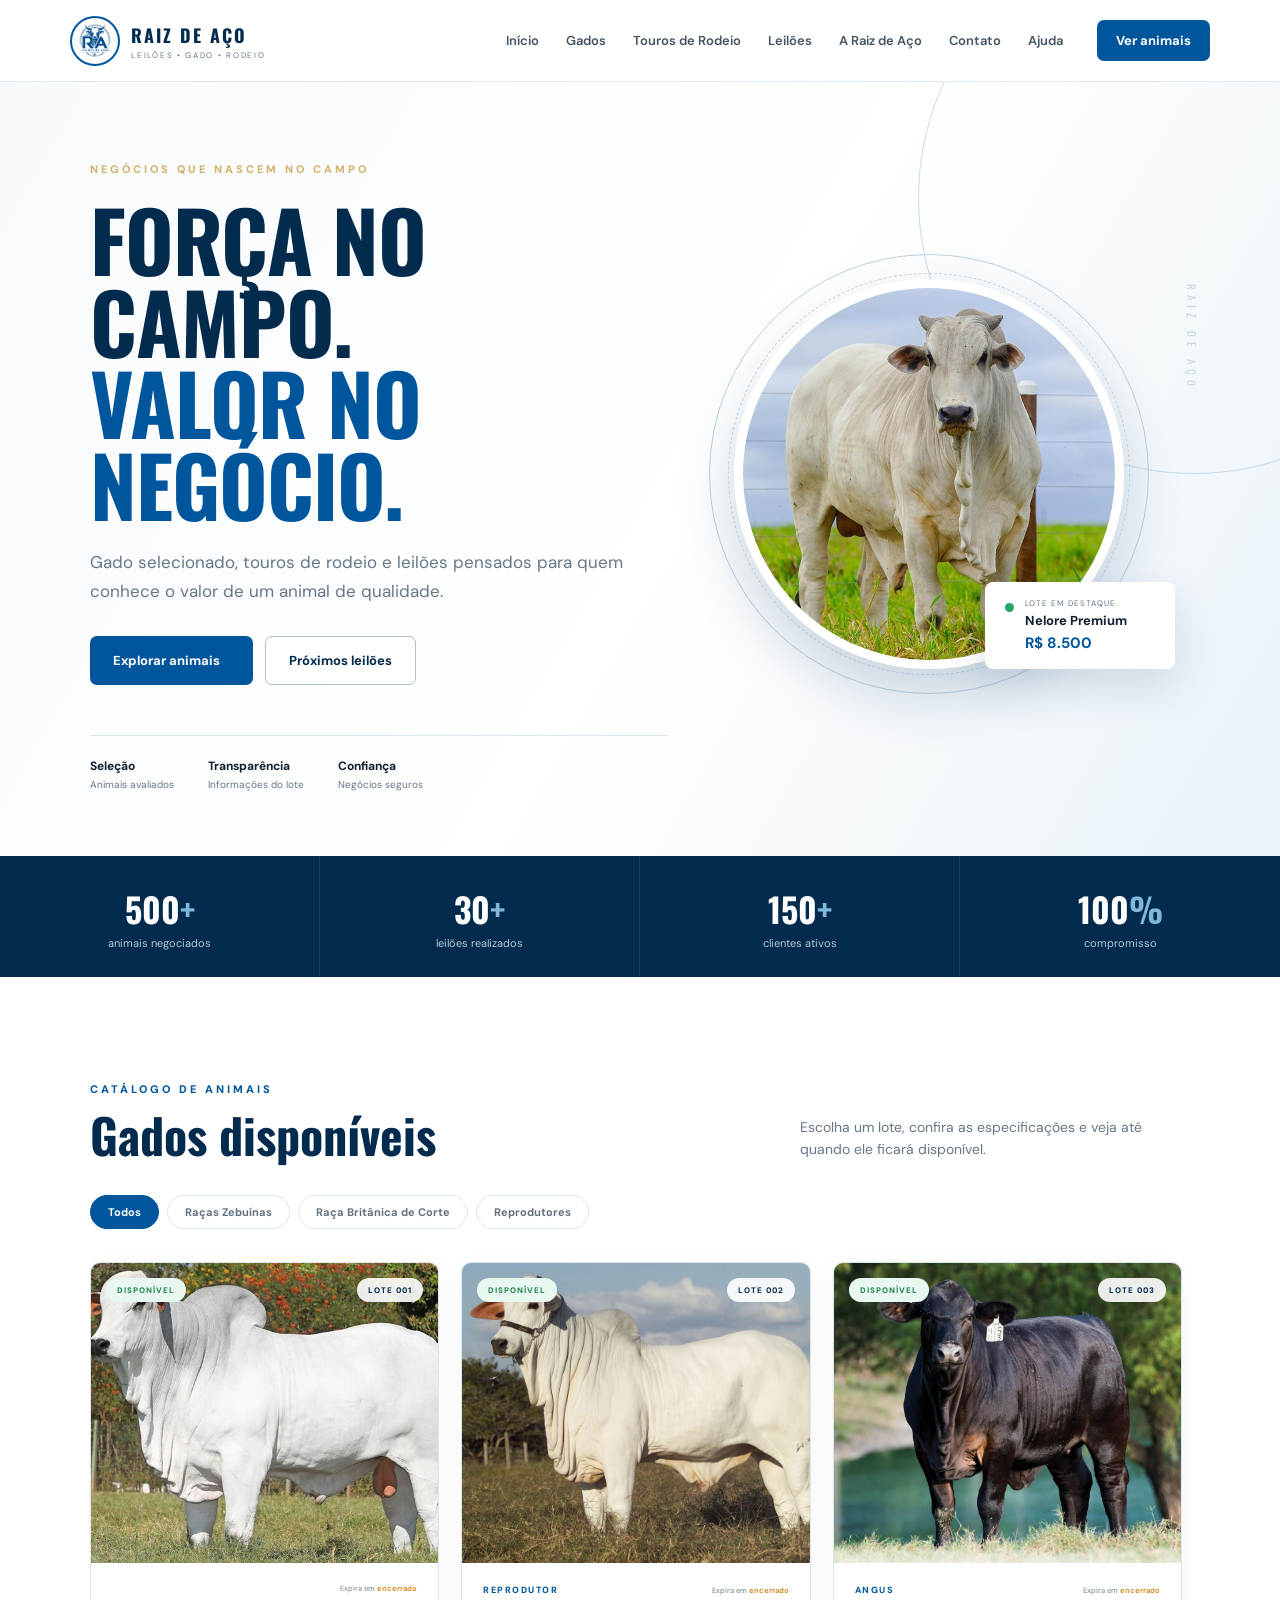
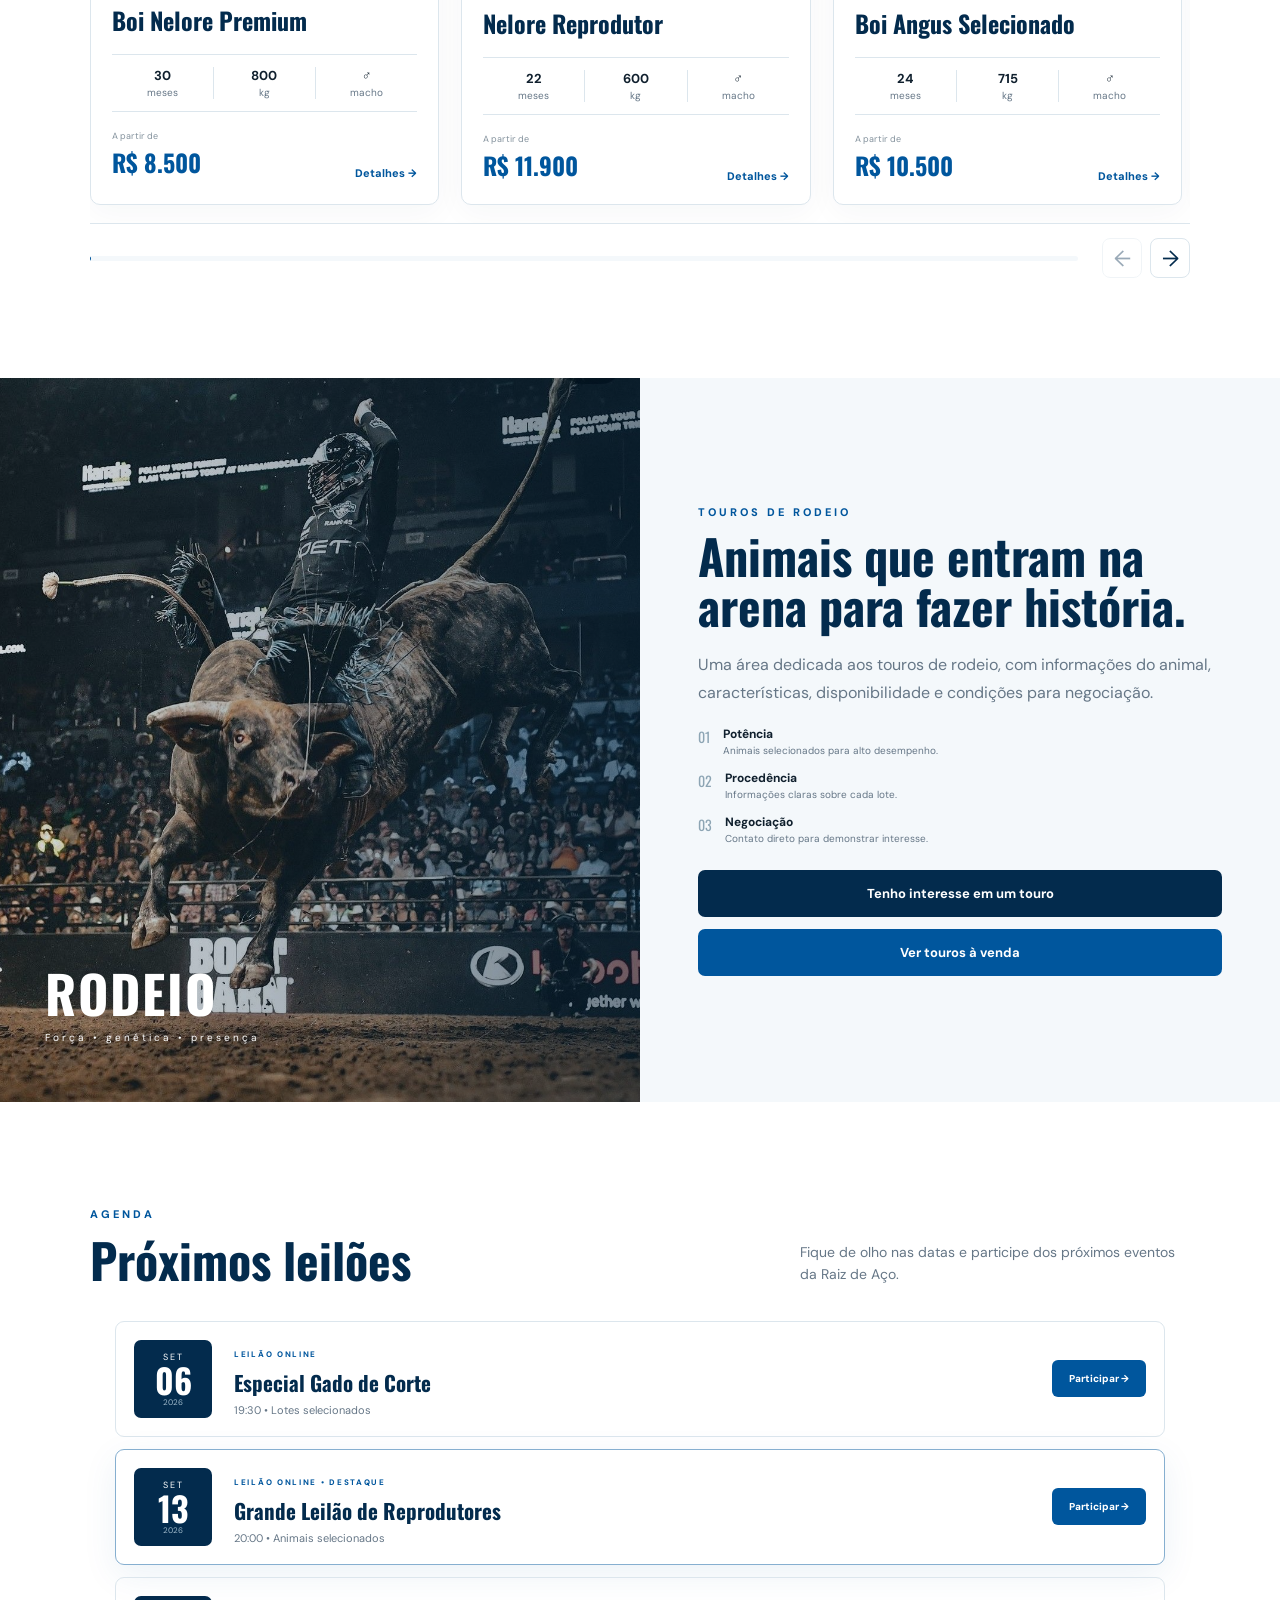
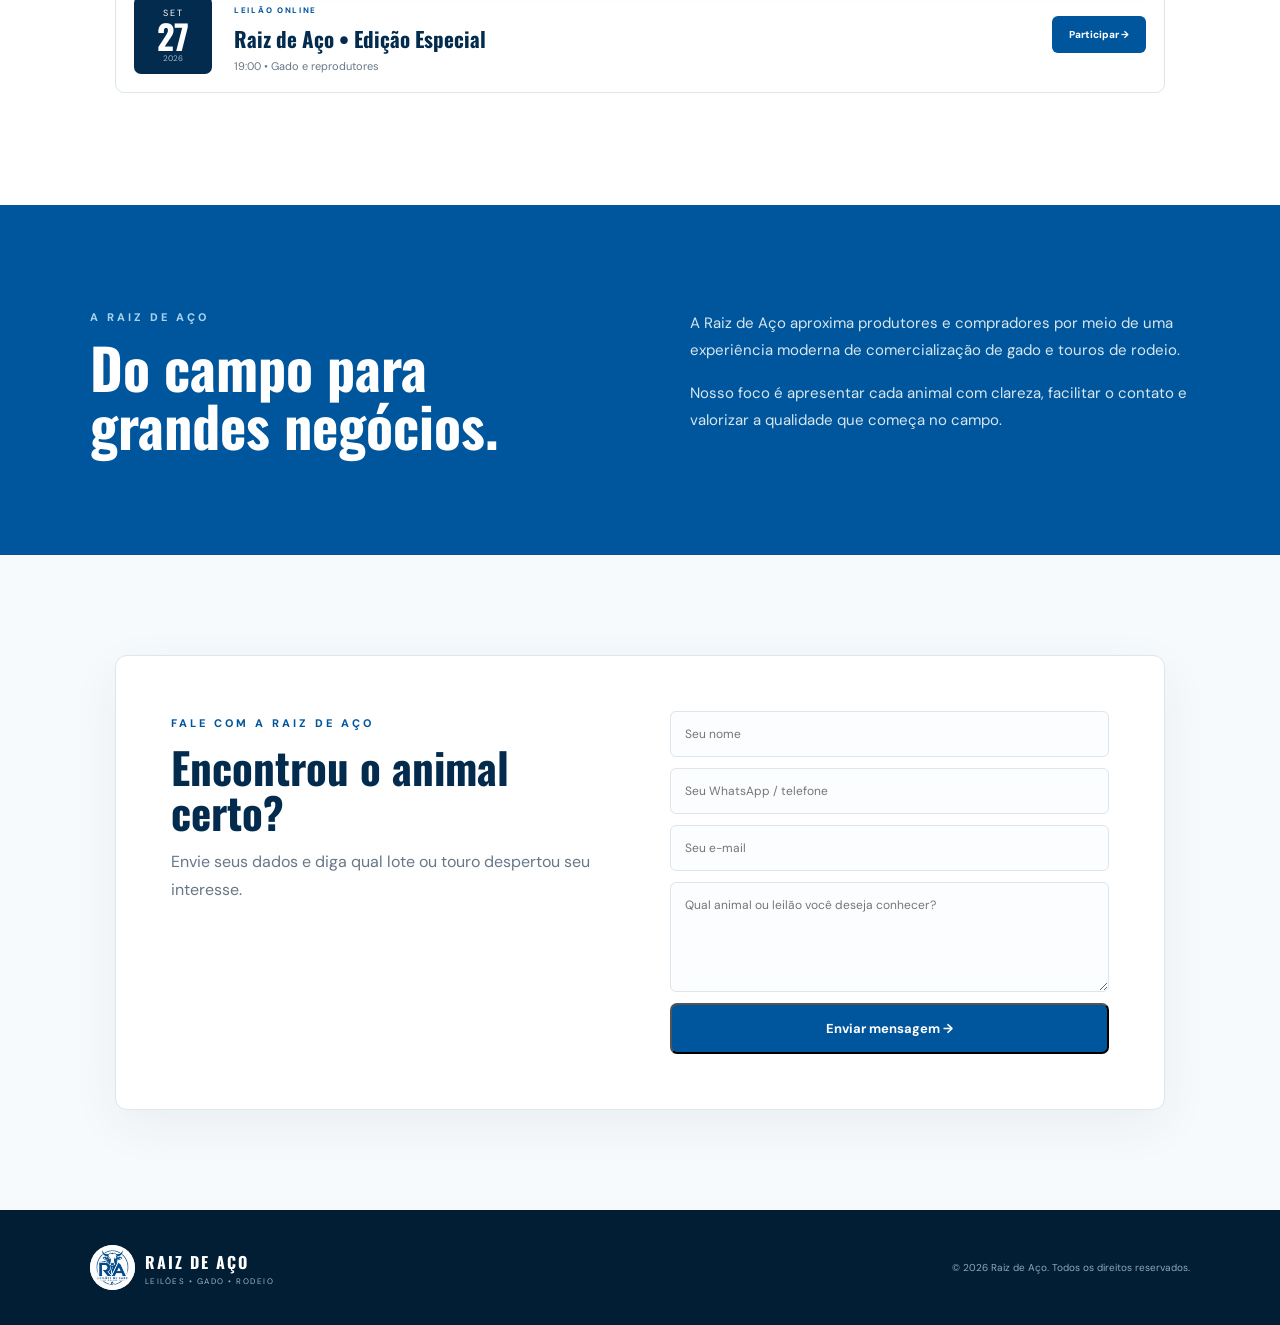
==== commit c7d983ae: "adicionei mais gados no catálogo" ====
--- a/index.html
+++ b/index.html
@@ -1,6 +1,5 @@
 <!DOCTYPE html>
 <html lang="pt-BR">
-
 <head>
   <meta charset="UTF-8">
   <meta name="viewport" content="width=device-width, initial-scale=1.0">
@@ -9,795 +8,914 @@
 
   <link rel="preconnect" href="https://fonts.googleapis.com">
   <link rel="preconnect" href="https://fonts.gstatic.com" crossorigin>
-  <link
-    href="https://fonts.googleapis.com/css2?family=DM+Sans:wght@400;500;600;700&family=Oswald:wght@500;600;700&display=swap"
-    rel="stylesheet">
+  <link href="https://fonts.googleapis.com/css2?family=DM+Sans:wght@400;500;600;700&family=Oswald:wght@500;600;700&display=swap" rel="stylesheet">
 
   <link rel="stylesheet" href="./assets/CSS/style.css">
-  <link rel="stylesheet" href="./assets/CSS/button.css">
-
-
-  <style>
-    
-  </style>
-
 </head>
 
 <body>
 
-  <header class="header">
-
-    <a href="#inicio" class="brand">
-      <img src="./assets/imagens/logo.png" alt="Raiz de Aço" class="brand-logo">
-
-      <span>
-        <strong>RAIZ DE AÇO</strong>
-        <small>LEILÕES • GADO • RODEIO</small>
-      </span>
-    </a>
-
-    <button class="menu-toggle" aria-label="Abrir menu">☰</button>
-
-    <nav class="menu">
-      <a href="#inicio">Início</a>
-      <a href="#gado">Gados</a>
-      <a href="#rodeio">Touros de Rodeio</a>
-      <a href="#leiloes">Leilões</a>
-      <a href="#sobre">A Raiz de Aço</a>
-      <a href="#contato">Contato</a>
-      <a href="ajuda.html">Ajuda</a>
-    </nav>
-
-    <a href="#gado" class="header-cta">Ver animais</a>
-
-  </header>
-
-  <main id="inicio">
-
-    <section class="hero">
-
-      <div class="hero-copy">
-
-        <span class="eyebrow">NEGÓCIOS QUE NASCEM NO CAMPO</span>
-
-        <h1>
-          Força no campo.<br>
-          <em>Valor no negócio.</em>
-        </h1>
+<header class="header">
+
+  <a href="#inicio" class="brand">
+    <img src="./assets/imagens/logo.png" alt="Raiz de Aço" class="brand-logo">
+
+    <span>
+      <strong>RAIZ DE AÇO</strong>
+      <small>LEILÕES • GADO • RODEIO</small>
+    </span>
+  </a>
+
+  <button class="menu-toggle" aria-label="Abrir menu">☰</button>
+
+  <nav class="menu">
+    <a href="#inicio">Início</a>
+    <a href="#gado">Gados</a>
+    <a href="#rodeio">Touros de Rodeio</a>
+    <a href="#leiloes">Leilões</a>
+    <a href="#sobre">A Raiz de Aço</a>
+    <a href="#contato">Contato</a>
+    <a href="ajuda.html">Ajuda</a>
+  </nav>
+
+  <a href="#gado" class="header-cta">Ver animais</a>
+
+</header>
+
+<main id="inicio">
+
+  <section class="hero">
+
+    <div class="hero-copy">
+
+      <span class="eyebrow">NEGÓCIOS QUE NASCEM NO CAMPO</span>
+
+      <h1>
+        Força no campo.<br>
+        <em>Valor no negócio.</em>
+      </h1>
+
+      <p>
+        Gado selecionado, touros de rodeio e leilões pensados para quem conhece o valor de um animal de qualidade.
+      </p>
+
+      <div class="hero-actions">
+        <a class="btn btn-primary" href="#gado">
+          Explorar animais <span></span>
+        </a>
+
+        <a class="btn btn-ghost" href="#leiloes">
+          Próximos leilões
+        </a>
+      </div>
+
+      <div class="hero-trust">
+
+        <div>
+          <strong>Seleção</strong>
+          <span>Animais avaliados</span>
+        </div>
+
+        <div>
+          <strong>Transparência</strong>
+          <span>Informações do lote</span>
+        </div>
+
+        <div>
+          <strong>Confiança</strong>
+          <span>Negócios seguros</span>
+        </div>
+
+      </div>
+
+    </div>
+
+    <div class="hero-visual">
+
+      <div class="hero-ring"></div>
+
+      <div class="hero-image">
+        <img src="assets/imagens/gado1P.jpg" alt="Raças Zebuínas">
+      </div>
+
+      <div class="floating-card">
+
+        <span class="dot"></span>
+
+        <div>
+          <small>LOTE EM DESTAQUE</small>
+          <strong>Nelore Premium</strong>
+          <b>R$ 8.500</b>
+        </div>
+
+      </div>
+
+      <span class="vertical-word">RAIZ DE AÇO</span>
+
+    </div>
+
+  </section>
+
+
+  <section class="stats">
+
+    <div>
+      <strong>500<span>+</span></strong>
+      <p>animais negociados</p>
+    </div>
+
+    <div>
+      <strong>30<span>+</span></strong>
+      <p>leilões realizados</p>
+    </div>
+
+    <div>
+      <strong>150<span>+</span></strong>
+      <p>clientes ativos</p>
+    </div>
+
+    <div>
+      <strong>100<span>%</span></strong>
+      <p>compromisso</p>
+    </div>
+
+  </section>
+
+
+  <section class="section" id="gado">
+
+    <div class="section-top">
+
+      <div>
+        <span class="eyebrow blue">CATÁLOGO DE ANIMAIS</span>
+        <h2>Gados disponíveis</h2>
+      </div>
+
+      <p>
+        Escolha um lote, confira as especificações e veja até quando ele ficará disponível.
+      </p>
+
+    </div>
+
+
+    <div class="filters">
+
+      <button class="filter active" data-filter="todos">Todos</button>
+      <button class="filter" data-filter="Raças Zebuínas">Raças Zebuínas</button>
+      <button class="filter" data-filter="angus">Raça Britânica de Corte</button>
+      <button class="filter" data-filter="reprodutor">Reprodutores</button>
+
+    </div>
+
+
+    <div class="animal-carousel">
+
+      <div class="animal-grid" id="animalTrack" aria-label="Carrossel de animais">
+
+      <article class="animal-card" data-category="Raças Zebuínas">
+
+        <div class="animal-photo">
+
+          <img src="assets/imagens/raça-Nelore.jpg" alt="Boi Nelore Premium">
+
+          <span class="available">DISPONÍVEL</span>
+          <span class="lot">LOTE 001</span>
+
+          </div>
+
+        <div class="animal-body">
+
+          <div class="animal-heading">
+            <span></span>
+
+            <small>
+              Expira em
+              <b class="countdown" data-date="2026-09-15T23:59:59"></b>
+            </small>
+          </div>
+
+          <h3>Boi Nelore Premium</h3>
+
+          <div class="specs">
+            <span><b>30</b> meses</span>
+            <span><b>800</b> kg</span>
+            <span><b>♂</b> macho</span>
+          </div>
+
+          <div class="animal-bottom">
+
+            <div>
+              <small>A partir de</small>
+              <strong>R$ 8.500</strong>
+            </div>
+
+            <button onclick="openAnimal('Boi Nelore Premium','Nelore','24 meses','520 kg','R$ 8.500','assets/imagens/nelore_premium.jpg','15/09/2026')">
+              Detalhes →
+            </button>
+
+          </div>
+
+        </div>
+
+      </article>
+
+
+      <article class="animal-card" data-category="reprodutor">
+
+        <div class="animal-photo">
+
+          <img src="assets/imagens/gado1R.jpg" alt="Nelore Reprodutor">
+
+          <span class="available">DISPONÍVEL</span>
+          <span class="lot">LOTE 002</span>
+
+        </div>
+
+        <div class="animal-body">
+
+          <div class="animal-heading">
+            <span>REPRODUTOR</span>
+
+            <small>
+              Expira em
+              <b class="countdown" data-date="2026-09-20T23:59:59"></b>
+            </small>
+          </div>
+
+          <h3>Nelore Reprodutor</h3>
+
+          <div class="specs">
+            <span><b>22</b> meses</span>
+            <span><b>600</b> kg</span>
+            <span><b>♂</b> macho</span>
+          </div>
+
+          <div class="animal-bottom">
+
+            <div>
+              <small>A partir de</small>
+              <strong>R$ 11.900</strong>
+            </div>
+
+            <button onclick="openAnimal('Nelore Reprodutor','Nelore','30 meses','610 kg','R$ 11.900','assets/imagens/nelore_reprodutor.jpg','20/09/2026')">
+              Detalhes →
+            </button>
+
+          </div>
+
+        </div>
+
+      </article>
+
+
+      <article class="animal-card" data-category="angus">
+
+        <div class="animal-photo">
+
+          <img src="assets/imagens/angus1.jpg" alt="Boi Angus Selecionado">
+
+          <span class="available">DISPONÍVEL</span>
+          <span class="lot">LOTE 003</span>
+
+        </div>
+
+        <div class="animal-body">
+
+          <div class="animal-heading">
+            <span>ANGUS</span>
+
+            <small>
+              Expira em
+              <b class="countdown" data-date="2026-09-25T23:59:59"></b>
+            </small>
+          </div>
+
+          <h3>Boi Angus Selecionado</h3>
+
+          <div class="specs">
+            <span><b>24</b> meses</span>
+            <span><b>715</b> kg</span>
+            <span><b>♂</b> macho</span>
+          </div>
+
+          <div class="animal-bottom">
+
+            <div>
+              <small>A partir de</small>
+              <strong>R$ 10.500</strong>
+            </div>
+
+            <button onclick="openAnimal('Boi Angus Selecionado','Angus','26 meses','570 kg','R$ 10.500','assets/imagens/boi_angus_selecionado.jpg','25/09/2026')">
+              Detalhes →
+            </button>
+
+          </div>
+
+        </div>
+
+      </article>
+
+      <article class="animal-card" data-category="Raças Zebuínas">
+
+        <div class="animal-photo">
+
+          <img src="assets/imagens/gir.webp" alt="Boi Nelore Premium">
+
+          <span class="available">DISPONÍVEL</span>
+          <span class="lot">LOTE 001</span>
+
+        </div>
+
+        <div class="animal-body">
+
+          <div class="animal-heading">
+            <span>GIR</span>
+
+            <small>
+              Expira em
+              <b class="countdown" data-date="2026-09-15T23:59:59"></b>
+            </small>
+          </div>
+
+          <h3>Boi Gir</h3>
+
+          <div class="specs">
+            <span><b>30</b> meses</span>
+            <span><b>580</b> kg</span>
+            <span><b>♂</b> macho</span>
+          </div>
+
+          <div class="animal-bottom">
+
+            <div>
+              <small>A partir de</small>
+              <strong>R$ 12.500</strong>
+            </div>
+
+            <button onclick="openAnimal('Boi Gir','Gir','30 meses','580 kg','R$ 12.500','assets/imagens/gir.jpg','15/09/2026')">
+              Detalhes →
+            </button>
+
+          </div>
+
+        </div>
+
+      </article>
+
+
+      <article class="animal-card" data-category="reprodutor">
+
+        <div class="animal-photo">
+
+          <img src="assets/imagens/guzerá.jfif" alt="Guzerá">
+
+          <span class="available">DISPONÍVEL</span>
+          <span class="lot">LOTE 002</span>
+
+        </div>
+
+        <div class="animal-body">
+
+          <div class="animal-heading">
+            <span>REPRODUTOR</span>
+
+            <small>
+              Expira em
+              <b class="countdown" data-date="2026-09-20T23:59:59"></b>
+            </small>
+          </div>
+
+          <h3>Guzerá</h3>
+
+          <div class="specs">
+            <span><b>22</b> meses</span>
+            <span><b>750</b> kg</span>
+            <span><b>♂</b> macho</span>
+          </div>
+
+          <div class="animal-bottom">
+
+            <div>
+              <small>A partir de</small>
+              <strong>R$ 8.300</strong>
+            </div>
+
+            <button onclick="openAnimal('Guzerá','Guzerá','22 meses','750 kg','R$ 8.300','assets/imagens/guzera.jpg','20/09/2026')">
+              Detalhes →
+            </button>
+
+          </div>
+
+        </div>
+
+      </article>
+
+
+      <article class="animal-card" data-category="angus">
+
+        <div class="animal-photo">
+
+          <img src="assets/imagens/hereford.jpg" alt="Boi Hereford">
+
+          <span class="available">DISPONÍVEL</span>
+          <span class="lot">LOTE 003</span>
+
+        </div>
+
+        <div class="animal-body">
+
+          <div class="animal-heading">
+            <span>HEREFORD</span>
+
+            <small>
+              Expira em
+              <b class="countdown" data-date="2026-09-25T23:59:59"></b>
+            </small>
+          </div>
+
+          <h3>Boi Hereford</h3>
+
+          <div class="specs">
+            <span><b>24</b> meses</span>
+            <span><b>900</b> kg</span>
+            <span><b>♂</b> macho</span>
+          </div>
+
+          <div class="animal-bottom">
+
+            <div>
+              <small>A partir de</small>
+              <strong>R$ 13.500</strong>
+            </div>
+
+            <button onclick="openAnimal('Boi Hereford','Hereford','24 meses','900 kg','R$ 13.500','assets/imagens/boi_hereford.jpg','25/09/2026')">
+              Detalhes →
+            </button>
+
+          </div>
+
+        </div>
+
+      </article>
+
+
+ <article class="animal-card" data-category="reprodutor">
+
+        <div class="animal-photo">
+
+          <img src="assets/imagens/Tabapuã.webp" alt="Tabapuã">
+
+          <span class="available">DISPONÍVEL</span>
+          <span class="lot">LOTE 002</span>
+
+        </div>
+
+        <div class="animal-body">
+
+          <div class="animal-heading">
+            <span>RAÇA ZEBUÍNA</span>
+
+            <small>
+              Expira em
+              <b class="countdown" data-date="2026-09-20T23:59:59"></b>
+            </small>
+          </div>
+
+          <h3>Tabapuã</h3>
+
+          <div class="specs">
+            <span><b>28</b> meses</span>
+            <span><b>873</b> kg</span>
+            <span><b>♂</b> macho</span>
+          </div>
+
+          <div class="animal-bottom">
+
+            <div>
+              <small>A partir de</small>
+              <strong>R$ 7.000</strong>
+            </div>
+
+            <button onclick="openAnimal('Tabapuã','Tabapuã','28 meses','873 kg','R$ 7.000','assets/imagens/Tabapuã.webp','20/09/2026')">
+              Detalhes →
+            </button>
+
+          </div>
+
+        </div>
+
+      </article>
+<article class="animal-card" data-category="angus">
+
+        <div class="animal-photo">
+
+          <img src="assets/imagens/Shorthorn.jfif" alt="Shorthorn">
+
+          <span class="available">DISPONÍVEL</span>
+          <span class="lot">LOTE 002</span>
+
+        </div>
+
+        <div class="animal-body">
+
+          <div class="animal-heading">
+            <span>Raça Britanica De Corte</span>
+
+            <small>
+              Expira em
+              <b class="countdown" data-date="2026-09-20T23:59:59"></b>
+            </small>
+          </div>
+
+          <h3>Shorthorn</h3>
+
+          <div class="specs">
+            <span><b>28</b> meses</span>
+            <span><b>1.000</b> kg</span>
+            <span><b>♂</b> macho</span>
+          </div>
+
+          <div class="animal-bottom">
+
+            <div>
+              <small>A partir de</small>
+              <strong>R$ 7.000</strong>
+            </div>
+
+            <button onclick="openAnimal('Shorthorn','Shorthorn','28 meses','1.000 kg','R$ 7.000','assets/imagens/Shorthorn.webp','20/09/2026')">
+              Detalhes →
+            </button>
+
+          </div>
+
+        </div>
+
+      </article>
+
+      <article class="animal-card" data-category="Raças Zebuínas">
+
+        <div class="animal-photo">
+
+          <img src="assets/imagens/Sindi.webp" alt="Sindi">
+
+          <span class="available">DISPONÍVEL</span>
+          <span class="lot">LOTE 002</span>
+
+        </div>
+
+        <div class="animal-body">
+
+          <div class="animal-heading">
+            <span>RAÇA ZEBUÍNA</span>
+
+            <small>
+              Expira em
+              <b class="countdown" data-date="2026-09-20T23:59:59"></b>
+            </small>
+          </div>
+
+          <h3>Sindi</h3>
+
+          <div class="specs">
+            <span><b>27</b> meses</span>
+            <span><b>634</b> kg</span>
+            <span><b>♂</b> macho</span>
+          </div>
+
+          <div class="animal-bottom">
+
+            <div>
+              <small>A partir de</small>
+              <strong>R$ 6.000</strong>
+            </div>
+
+            <button onclick="openAnimal('Sindi','Sindi','27 meses','634 kg','R$ 6.000','assets/imagens/Sindi.webp','20/09/2026')">
+              Detalhes →
+            </button>
+
+          </div>
+
+        </div>
+
+      </article>
+
+
+
+    </div>
+
+      <div class="carousel-controls">
+        <div
+          class="carousel-progress"
+          role="progressbar"
+          aria-label="Progresso do carrossel de animais"
+          aria-valuemin="0"
+          aria-valuemax="100"
+          aria-valuenow="0">
+          <span class="carousel-progress-bar" id="animalProgress"></span>
+        </div>
+
+        <div class="carousel-arrows">
+          <button id="animalPrev" type="button" aria-label="Animais anteriores" disabled>←</button>
+          <button id="animalNext" type="button" aria-label="Próximos animais">→</button>
+        </div>
+      </div>
+
+    </div>
+
+  </section>
+
+
+  <section class="feature" id="rodeio">
+
+    <div class="feature-image">
+
+      <img src="assets/imagens/rodeio1.jpg" alt="Touro para rodeio">
+
+      <div class="feature-label">
+        <strong>RODEIO</strong>
+        <span>Força • genética • presença</span>
+      </div>
+
+    </div>
+
+
+    <div class="feature-copy">
+
+      <span class="eyebrow blue">TOUROS DE RODEIO</span>
+
+      <h2>
+        Animais que entram na arena para fazer história.
+      </h2>
+
+      <p>
+        Uma área dedicada aos touros de rodeio, com informações do animal, características, disponibilidade e condições para negociação.
+      </p>
+
+      <div class="feature-points">
+
+        <div>
+          <span>01</span>
+
+          <p>
+            <b>Potência</b>
+            <small>Animais selecionados para alto desempenho.</small>
+          </p>
+        </div>
+
+        <div>
+          <span>02</span>
+
+          <p>
+            <b>Procedência</b>
+            <small>Informações claras sobre cada lote.</small>
+          </p>
+        </div>
+
+        <div>
+          <span>03</span>
+
+          <p>
+            <b>Negociação</b>
+            <small>Contato direto para demonstrar interesse.</small>
+          </p>
+        </div>
+
+      </div>
+
+
+    <a href="#contato" 
+  class="btn btn-dark">
+  Tenho interesse em um touro 
+  </a>
+
+  <a href="touros-rodeio.html"
+   class="btn btn-primary"
+   style="margin-top: 12px;">
+  Ver touros à venda
+  </a>
+
+
+    </div>
+
+  </section>
+
+
+  <section class="section auctions" id="leiloes">
+
+    <div class="section-top">
+
+      <div>
+        <span class="eyebrow blue">AGENDA</span>
+        <h2>Próximos leilões</h2>
+      </div>
+
+      <p>
+        Fique de olho nas datas e participe dos próximos eventos da Raiz de Aço.
+      </p>
+
+    </div>
+
+
+    <div class="auction-grid">
+
+      <article class="auction">
+
+        <div class="date">
+          <small>SET</small>
+          <strong>06</strong>
+          <span>2026</span>
+        </div>
+
+        <div class="auction-content">
+          <span>LEILÃO ONLINE</span>
+          <h3>Especial Gado de Corte</h3>
+          <p>19:30 • Lotes selecionados</p>
+        </div>
+
+        <button onclick="showToast('Interesse registrado! Entraremos em contato sobre este leilão.')">
+          Participar →
+        </button>
+
+      </article>
+
+
+      <article class="auction featured-auction">
+
+        <div class="date">
+          <small>SET</small>
+          <strong>13</strong>
+          <span>2026</span>
+        </div>
+
+        <div class="auction-content">
+          <span>LEILÃO ONLINE • DESTAQUE</span>
+          <h3>Grande Leilão de Reprodutores</h3>
+          <p>20:00 • Animais selecionados</p>
+        </div>
+
+        <button onclick="showToast('Interesse registrado! Entraremos em contato sobre este leilão.')">
+          Participar →
+        </button>
+
+      </article>
+
+
+      <article class="auction">
+
+        <div class="date">
+          <small>SET</small>
+          <strong>27</strong>
+          <span>2026</span>
+        </div>
+
+        <div class="auction-content">
+          <span>LEILÃO ONLINE</span>
+          <h3>Raiz de Aço • Edição Especial</h3>
+          <p>19:00 • Gado e reprodutores</p>
+        </div>
+
+        <button onclick="showToast('Interesse registrado! Entraremos em contato sobre este leilão.')">
+          Participar →
+        </button>
+
+      </article>
+
+    </div>
+
+  </section>
+
+
+  <section class="about" id="sobre">
+
+    <div class="about-inner">
+
+      <div>
+        <span class="eyebrow">A RAIZ DE AÇO</span>
+        <h2>Do campo para grandes negócios.</h2>
+      </div>
+
+      <div>
 
         <p>
-          Gado selecionado, touros de rodeio e leilões pensados para quem conhece o valor de um animal de qualidade.
+          A Raiz de Aço aproxima produtores e compradores por meio de uma experiência moderna de comercialização de gado e touros de rodeio.
         </p>
 
-        <div class="hero-actions">
-          <a class="btn btn-primary" href="#gado">
-            Explorar animais <span></span>
-          </a>
-
-          <a class="btn btn-ghost" href="#leiloes">
-            Próximos leilões
-          </a>
-        </div>
-
-        <div class="hero-trust">
-
-          <div>
-            <strong>Seleção</strong>
-            <span>Animais avaliados</span>
-          </div>
-
-          <div>
-            <strong>Transparência</strong>
-            <span>Informações do lote</span>
-          </div>
-
-          <div>
-            <strong>Confiança</strong>
-            <span>Negócios seguros</span>
-          </div>
-
-        </div>
-
-      </div>
-
-      <div class="hero-visual">
-
-        <div class="hero-ring"></div>
-
-        <div class="hero-image">
-          <img src="assets/imagens/gado1P.jpg" alt="Nelore selecionado">
-        </div>
-
-        <div class="floating-card">
-
-          <span class="dot"></span>
-
-          <div>
-            <small>LOTE EM DESTAQUE</small>
-            <strong>Nelore Premium</strong>
-            <b>R$ 8.500</b>
-          </div>
-
-        </div>
-
-        <span class="vertical-word">RAIZ DE AÇO</span>
-
-      </div>
-
-    </section>
-
-
-    <section class="stats">
+        <p>
+          Nosso foco é apresentar cada animal com clareza, facilitar o contato e valorizar a qualidade que começa no campo.
+        </p>
+
+      </div>
+
+    </div>
+
+  </section>
+
+
+  <section class="contact section" id="contato">
+
+    <div class="contact-card">
 
       <div>
-        <strong>500<span>+</span></strong>
-        <p>animais negociados</p>
-      </div>
-
-      <div>
-        <strong>30<span>+</span></strong>
-        <p>leilões realizados</p>
-      </div>
-
-      <div>
-        <strong>150<span>+</span></strong>
-        <p>clientes ativos</p>
-      </div>
-
-      <div>
-        <strong>100<span>%</span></strong>
-        <p>compromisso</p>
-      </div>
-
-    </section>
-
-
-    <section class="section" id="gado">
-
-      <div class="section-top">
-
-        <div>
-          <span class="eyebrow blue">CATÁLOGO DE ANIMAIS</span>
-          <h2>Gados disponíveis</h2>
-        </div>
+
+        <span class="eyebrow blue">FALE COM A RAIZ DE AÇO</span>
+
+        <h2>Encontrou o animal certo?</h2>
 
         <p>
-          Escolha um lote, confira as especificações e veja até quando ele ficará disponível.
+          Envie seus dados e diga qual lote ou touro despertou seu interesse.
         </p>
 
       </div>
 
 
-      <div class="filters">
-
-        <button class="filter active" data-filter="todos">Todos</button>
-        <button class="filter" data-filter="nelore">Nelore</button>
-        <button class="filter" data-filter="angus">Angus</button>
-        <button class="filter" data-filter="reprodutor">Reprodutores</button>
-
-      </div>
-
-
-      <div class="animal-carousel">
-
-        <div class="animal-grid" id="animalTrack" aria-label="Carrossel de animais">
-
-          <article class="animal-card" data-category="nelore">
-
-            <div class="animal-photo">
-
-              <img src="assets/imagens/gado1P.jpg" alt="Boi Nelore Premium">
-
-              <span class="available">DISPONÍVEL</span>
-              <span class="lot">LOTE 001</span>
-
-            </div>
-
-            <div class="animal-body">
-
-              <div class="animal-heading">
-                <span>NELORE</span>
-
-                <small>
-                  Expira em
-                  <b class="countdown" data-date="2026-09-15T23:59:59"></b>
-                </small>
-              </div>
-
-              <h3>Boi Nelore Premium</h3>
-
-              <div class="specs">
-                <span><b>30</b> meses</span>
-                <span><b>800</b> kg</span>
-                <span><b>♂</b> macho</span>
-              </div>
-
-              <div class="animal-bottom">
-
-                <div>
-                  <small>A partir de</small>
-                  <strong>R$ 8.500</strong>
-                </div>
-
-                <button
-                  onclick="openAnimal('Boi Nelore Premium','Nelore','24 meses','520 kg','R$ 8.500','assets/imagens/nelore_premium.jpg','15/09/2026')">
-                  Detalhes →
-                </button>
-
-              </div>
-
-            </div>
-
-          </article>
-
-
-          <article class="animal-card" data-category="reprodutor">
-
-            <div class="animal-photo">
-
-              <img src="assets/imagens/gado1R.jpg" alt="Nelore Reprodutor">
-
-              <span class="available">DISPONÍVEL</span>
-              <span class="lot">LOTE 002</span>
-
-            </div>
-
-            <div class="animal-body">
-
-              <div class="animal-heading">
-                <span>REPRODUTOR</span>
-
-                <small>
-                  Expira em
-                  <b class="countdown" data-date="2026-09-20T23:59:59"></b>
-                </small>
-              </div>
-
-              <h3>Nelore Reprodutor</h3>
-
-              <div class="specs">
-                <span><b>22</b> meses</span>
-                <span><b>600</b> kg</span>
-                <span><b>♂</b> macho</span>
-              </div>
-
-              <div class="animal-bottom">
-
-                <div>
-                  <small>A partir de</small>
-                  <strong>R$ 11.900</strong>
-                </div>
-
-                <button
-                  onclick="openAnimal('Nelore Reprodutor','Nelore','30 meses','610 kg','R$ 11.900','assets/imagens/nelore_reprodutor.jpg','20/09/2026')">
-                  Detalhes →
-                </button>
-
-              </div>
-
-            </div>
-
-          </article>
-
-
-          <article class="animal-card" data-category="angus">
-
-            <div class="animal-photo">
-
-              <img src="assets/imagens/angus1.jpg" alt="Boi Angus Selecionado">
-
-              <span class="available">DISPONÍVEL</span>
-              <span class="lot">LOTE 003</span>
-
-            </div>
-
-            <div class="animal-body">
-
-              <div class="animal-heading">
-                <span>ANGUS</span>
-
-                <small>
-                  Expira em
-                  <b class="countdown" data-date="2026-09-25T23:59:59"></b>
-                </small>
-              </div>
-
-              <h3>Boi Angus Selecionado</h3>
-
-              <div class="specs">
-                <span><b>24</b> meses</span>
-                <span><b>715</b> kg</span>
-                <span><b>♂</b> macho</span>
-              </div>
-
-              <div class="animal-bottom">
-
-                <div>
-                  <small>A partir de</small>
-                  <strong>R$ 10.500</strong>
-                </div>
-
-                <button
-                  onclick="openAnimal('Boi Angus Selecionado','Angus','26 meses','570 kg','R$ 10.500','assets/imagens/boi_angus_selecionado.jpg','25/09/2026')">
-                  Detalhes →
-                </button>
-
-              </div>
-
-            </div>
-
-          </article>
-
-          <article class="animal-card" data-category="nelore">
-
-            <div class="animal-photo">
-
-              <img src="assets/imagens/gado1P.jpg" alt="Boi Nelore Premium">
-
-              <span class="available">DISPONÍVEL</span>
-              <span class="lot">LOTE 001</span>
-
-            </div>
-
-            <div class="animal-body">
-
-              <div class="animal-heading">
-                <span>NELORE</span>
-
-                <small>
-                  Expira em
-                  <b class="countdown" data-date="2026-09-15T23:59:59"></b>
-                </small>
-              </div>
-
-              <h3>Boi Nelore Premium</h3>
-
-              <div class="specs">
-                <span><b>30</b> meses</span>
-                <span><b>800</b> kg</span>
-                <span><b>♂</b> macho</span>
-              </div>
-
-              <div class="animal-bottom">
-
-                <div>
-                  <small>A partir de</small>
-                  <strong>R$ 8.500</strong>
-                </div>
-
-                <button
-                  onclick="openAnimal('Boi Nelore Premium','Nelore','24 meses','520 kg','R$ 8.500','assets/imagens/nelore_premium.jpg','15/09/2026')">
-                  Detalhes →
-                </button>
-
-              </div>
-
-            </div>
-
-          </article>
-
-
-          <article class="animal-card" data-category="reprodutor">
-
-            <div class="animal-photo">
-
-              <img src="assets/imagens/gado1R.jpg" alt="Nelore Reprodutor">
-
-              <span class="available">DISPONÍVEL</span>
-              <span class="lot">LOTE 002</span>
-
-            </div>
-
-            <div class="animal-body">
-
-              <div class="animal-heading">
-                <span>REPRODUTOR</span>
-
-                <small>
-                  Expira em
-                  <b class="countdown" data-date="2026-09-20T23:59:59"></b>
-                </small>
-              </div>
-
-              <h3>Nelore Reprodutor</h3>
-
-              <div class="specs">
-                <span><b>22</b> meses</span>
-                <span><b>600</b> kg</span>
-                <span><b>♂</b> macho</span>
-              </div>
-
-              <div class="animal-bottom">
-
-                <div>
-                  <small>A partir de</small>
-                  <strong>R$ 11.900</strong>
-                </div>
-
-                <button
-                  onclick="openAnimal('Nelore Reprodutor','Nelore','30 meses','610 kg','R$ 11.900','assets/imagens/nelore_reprodutor.jpg','20/09/2026')">
-                  Detalhes →
-                </button>
-
-              </div>
-
-            </div>
-
-          </article>
-
-
-          <article class="animal-card" data-category="angus">
-
-            <div class="animal-photo">
-
-              <img src="assets/imagens/angus1.jpg" alt="Boi Angus Selecionado">
-
-              <span class="available">DISPONÍVEL</span>
-              <span class="lot">LOTE 003</span>
-
-            </div>
-
-            <div class="animal-body">
-
-              <div class="animal-heading">
-                <span>ANGUS</span>
-
-                <small>
-                  Expira em
-                  <b class="countdown" data-date="2026-09-25T23:59:59"></b>
-                </small>
-              </div>
-
-              <h3>Boi Angus Selecionado</h3>
-
-              <div class="specs">
-                <span><b>24</b> meses</span>
-                <span><b>715</b> kg</span>
-                <span><b>♂</b> macho</span>
-              </div>
-
-              <div class="animal-bottom">
-
-                <div>
-                  <small>A partir de</small>
-                  <strong>R$ 10.500</strong>
-                </div>
-
-                <button
-                  onclick="openAnimal('Boi Angus Selecionado','Angus','26 meses','570 kg','R$ 10.500','assets/imagens/boi_angus_selecionado.jpg','25/09/2026')">
-                  Detalhes →
-                </button>
-
-              </div>
-
-            </div>
-
-          </article>
-
-
-
-
-
-        </div>
-
-        <div class="carousel-controls">
-          <div class="carousel-progress" role="progressbar" aria-label="Progresso do carrossel de animais"
-            aria-valuemin="0" aria-valuemax="100" aria-valuenow="0">
-            <span class="carousel-progress-bar" id="animalProgress"></span>
-          </div>
-
-          <div class="carousel-arrows">
-            <button id="animalPrev" type="button" aria-label="Animais anteriores" disabled>←</button>
-            <button id="animalNext" type="button" aria-label="Próximos animais">→</button>
-          </div>
-        </div>
-
-      </div>
-
-    </section>
-
-
-    <section class="feature" id="rodeio">
-
-      <div class="feature-image">
-
-        <img src="assets/imagens/rodeio1.jpg" alt="Touro para rodeio">
-
-        <div class="feature-label">
-          <strong>RODEIO</strong>
-          <span>Força • genética • presença</span>
-        </div>
-
-      </div>
-
-
-      <div class="feature-copy">
-
-        <span class="eyebrow blue">TOUROS DE RODEIO</span>
-
-        <h2>
-          Animais que entram na arena para fazer história.
-        </h2>
-
-        <p>
-          Uma área dedicada aos touros de rodeio, com informações do animal, características, disponibilidade e
-          condições para negociação.
-        </p>
-
-        <div class="feature-points">
-
-          <div>
-            <span>01</span>
-
-            <p>
-              <b>Potência</b>
-              <small>Animais selecionados para alto desempenho.</small>
-            </p>
-          </div>
-
-          <div>
-            <span>02</span>
-
-            <p>
-              <b>Procedência</b>
-              <small>Informações claras sobre cada lote.</small>
-            </p>
-          </div>
-
-          <div>
-            <span>03</span>
-
-            <p>
-              <b>Negociação</b>
-              <small>Contato direto para demonstrar interesse.</small>
-            </p>
-          </div>
-
-        </div>
-
-
-        <a href="#contato" class="btn btn-dark">
-          Tenho interesse em um touro
-        </a>
-
-        <a href="touros-rodeio.html" class="btn btn-primary" style="margin-top: 12px;">
-          Ver touros à venda
-        </a>
-
-
-      </div>
-
-    </section>
-
-
-    <section class="section auctions" id="leiloes">
-
-      <div class="section-top">
-
-        <div>
-          <span class="eyebrow blue">AGENDA</span>
-          <h2>Próximos leilões</h2>
-        </div>
-
-        <p>
-          Fique de olho nas datas e participe dos próximos eventos da Raiz de Aço.
-        </p>
-
-      </div>
-
-
-      <div class="auction-grid">
-
-        <article class="auction">
-
-          <div class="date">
-            <small>SET</small>
-            <strong>06</strong>
-            <span>2026</span>
-          </div>
-
-          <div class="auction-content">
-            <span>LEILÃO ONLINE</span>
-            <h3>Especial Gado de Corte</h3>
-            <p>19:30 • Lotes selecionados</p>
-          </div>
-
-          <button onclick="showToast('Interesse registrado! Entraremos em contato sobre este leilão.')">
-            Participar →
-          </button>
-
-        </article>
-
-
-        <article class="auction featured-auction">
-
-          <div class="date">
-            <small>SET</small>
-            <strong>13</strong>
-            <span>2026</span>
-          </div>
-
-          <div class="auction-content">
-            <span>LEILÃO ONLINE • DESTAQUE</span>
-            <h3>Grande Leilão de Reprodutores</h3>
-            <p>20:00 • Animais selecionados</p>
-          </div>
-
-          <button onclick="showToast('Interesse registrado! Entraremos em contato sobre este leilão.')">
-            Participar →
-          </button>
-
-        </article>
-
-
-        <article class="auction">
-
-          <div class="date">
-            <small>SET</small>
-            <strong>27</strong>
-            <span>2026</span>
-          </div>
-
-          <div class="auction-content">
-            <span>LEILÃO ONLINE</span>
-            <h3>Raiz de Aço • Edição Especial</h3>
-            <p>19:00 • Gado e reprodutores</p>
-          </div>
-
-          <button onclick="showToast('Interesse registrado! Entraremos em contato sobre este leilão.')">
-            Participar →
-          </button>
-
-        </article>
-
-      </div>
-
-    </section>
-
-
-    <section class="about" id="sobre">
-
-      <div class="about-inner">
-
-        <div>
-          <span class="eyebrow">A RAIZ DE AÇO</span>
-          <h2>Do campo para grandes negócios.</h2>
-        </div>
-
-        <div>
-
-          <p>
-            A Raiz de Aço aproxima produtores e compradores por meio de uma experiência moderna de comercialização de
-            gado e touros de rodeio.
-          </p>
-
-          <p>
-            Nosso foco é apresentar cada animal com clareza, facilitar o contato e valorizar a qualidade que começa no
-            campo.
-          </p>
-
-          <span class="about-team-btn">
-            <a href="sobre-nos.html">
-              Conheça quem faz a Raiz de Aço →
-            </a>
-          </span>
-
-
-
-
-        </div>
-
-      </div>
-
-
-    </section>
-
-    <section class="contact section" id="contato">
-
-      <div class="contact-card">
-
-        <div>
-
-          <span class="eyebrow blue">FALE COM A RAIZ DE AÇO</span>
-
-          <h2>Encontrou o animal certo?</h2>
-
-          <p>
-            Envie seus dados e diga qual lote ou touro despertou seu interesse.
-          </p>
-
-        </div>
-
-
-        <form id="contactForm">
-
-          <input id="nome" type="text" placeholder="Seu nome" required>
-
-          <input id="telefone" type="tel" placeholder="Seu WhatsApp / telefone" required>
-
-          <input id="email" type="email" placeholder="Seu e-mail" required>
-
-          <textarea id="mensagem" placeholder="Qual animal ou leilão você deseja conhecer?" required></textarea>
-
-          <button class="btn btn-primary" type="submit">
-            Enviar mensagem →
-          </button>
-
-        </form>
-
-      </div>
-
-    </section>
-
-  </main>
-
-
-  <footer>
-
-    <div class="footer-brand">
-
-      <img src="assets/imagens/logo.png" alt="Raiz de Aço">
-
-      <div>
-        <strong>RAIZ DE AÇO</strong>
-        <span>LEILÕES • GADO • RODEIO</span>
-      </div>
-
-    </div>
-
-    <p>© 2026 Raiz de Aço. Todos os direitos reservados.</p>
-
-  </footer>
-
-
-  <div class="modal" id="animalModal" aria-hidden="true">
-
-    <div class="modal-box">
-
-      <button class="modal-close" onclick="closeAnimal()">×</button>
-
-      <img id="modalImg" src="" alt="">
-
-      <span id="modalType" class="eyebrow blue"></span>
-
-      <h2 id="modalName"></h2>
-
-      <div class="modal-specs">
-
-        <p>
-          <b>Idade</b>
-          <span id="modalAge"></span>
-        </p>
-
-        <p>
-          <b>Peso</b>
-          <span id="modalWeight"></span>
-        </p>
-
-        <p>
-          <b>Preço</b>
-          <span id="modalPrice"></span>
-        </p>
-
-      </div>
-
-      <div class="expiry">
-        Disponível até <strong id="modalExpiry"></strong>
-      </div>
-
-      <button class="btn btn-primary full" onclick="interest()">
-        Tenho interesse neste animal →
-      </button>
-
+      <form id="contactForm">
+
+        <input id="nome" type="text" placeholder="Seu nome" required>
+
+        <input id="telefone" type="tel" placeholder="Seu WhatsApp / telefone" required>
+
+        <input id="email" type="email" placeholder="Seu e-mail" required>
+
+        <textarea id="mensagem" placeholder="Qual animal ou leilão você deseja conhecer?" required></textarea>
+
+        <button class="btn btn-primary" type="submit">
+          Enviar mensagem →
+        </button>
+
+      </form>
+
+    </div>
+
+  </section>
+
+</main>
+
+
+<footer>
+
+  <div class="footer-brand">
+
+    <img src="assets/imagens/logo.png" alt="Raiz de Aço">
+
+    <div>
+      <strong>RAIZ DE AÇO</strong>
+      <span>LEILÕES • GADO • RODEIO</span>
     </div>
 
   </div>
 
-
-  <div class="toast" id="toast"></div>
-
-  <script src="assets/JS/script.js"></script>
+  <p>© 2026 Raiz de Aço. Todos os direitos reservados.</p>
+
+</footer>
+
+
+<div class="modal" id="animalModal" aria-hidden="true">
+
+  <div class="modal-box">
+
+    <button class="modal-close" onclick="closeAnimal()">×</button>
+
+    <img id="modalImg" src="" alt="">
+
+    <span id="modalType" class="eyebrow blue"></span>
+
+    <h2 id="modalName"></h2>
+
+    <div class="modal-specs">
+
+      <p>
+        <b>Idade</b>
+        <span id="modalAge"></span>
+      </p>
+
+      <p>
+        <b>Peso</b>
+        <span id="modalWeight"></span>
+      </p>
+
+      <p>
+        <b>Preço</b>
+        <span id="modalPrice"></span>
+      </p>
+
+    </div>
+
+    <div class="expiry">
+      Disponível até <strong id="modalExpiry"></strong>
+    </div>
+
+    <button class="btn btn-primary full" onclick="interest()">
+      Tenho interesse neste animal →
+    </button>
+
+  </div>
+
+</div>
+
+
+<div class="toast" id="toast"></div>
+
+<script src="assets/JS/script.js"></script>
 
 </body>
-
 </html>
